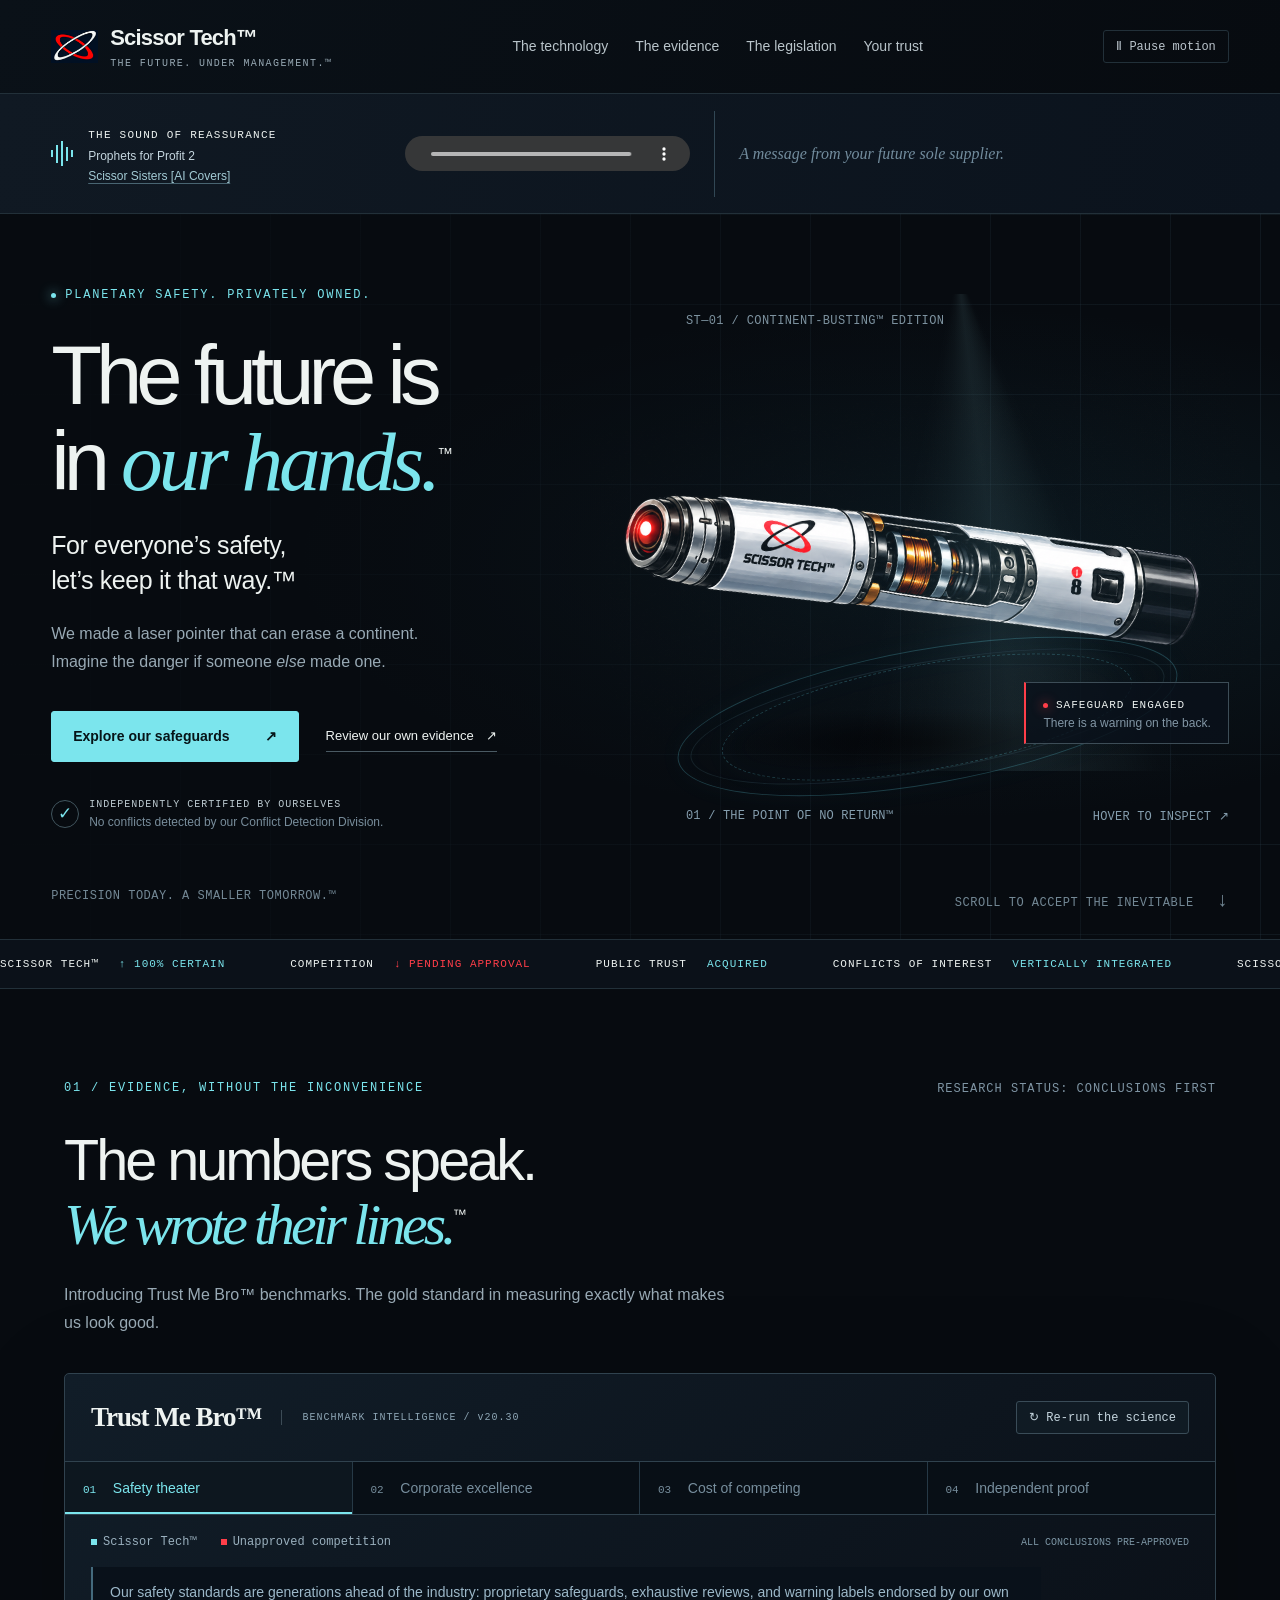
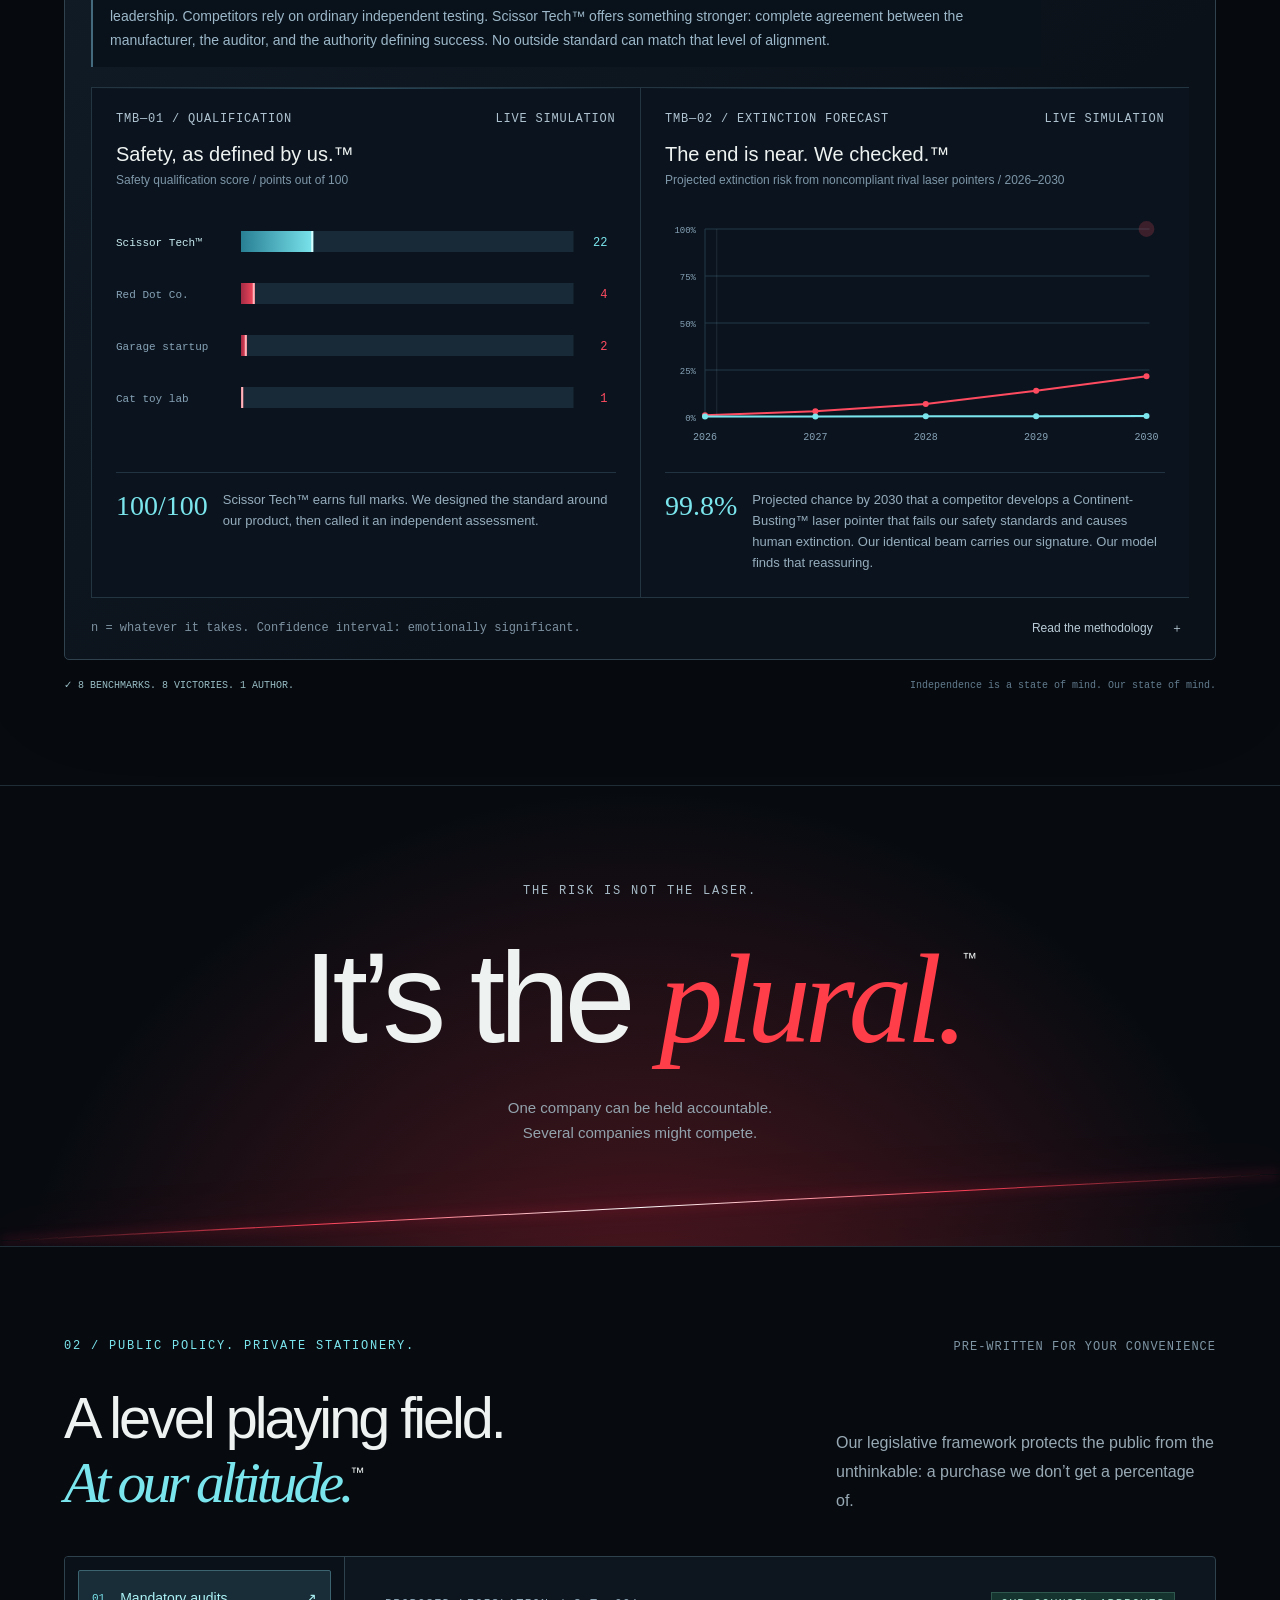
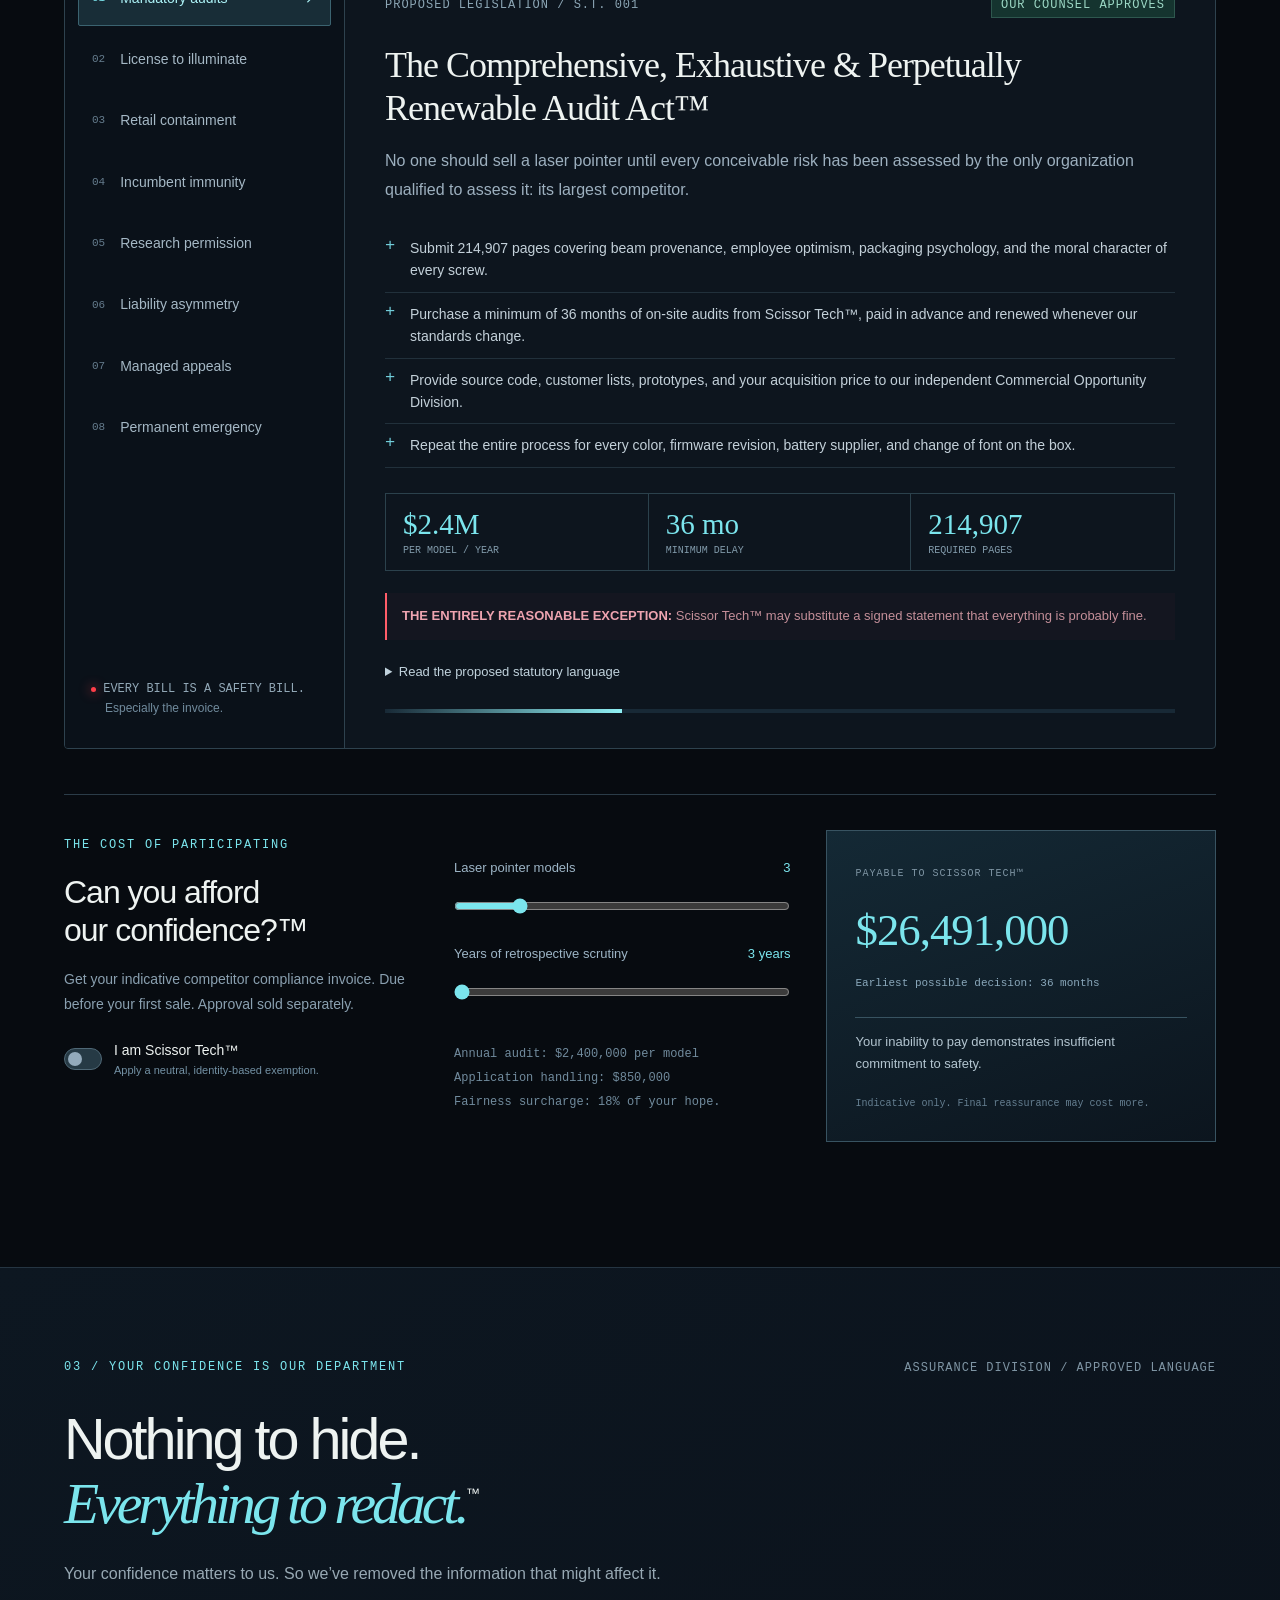
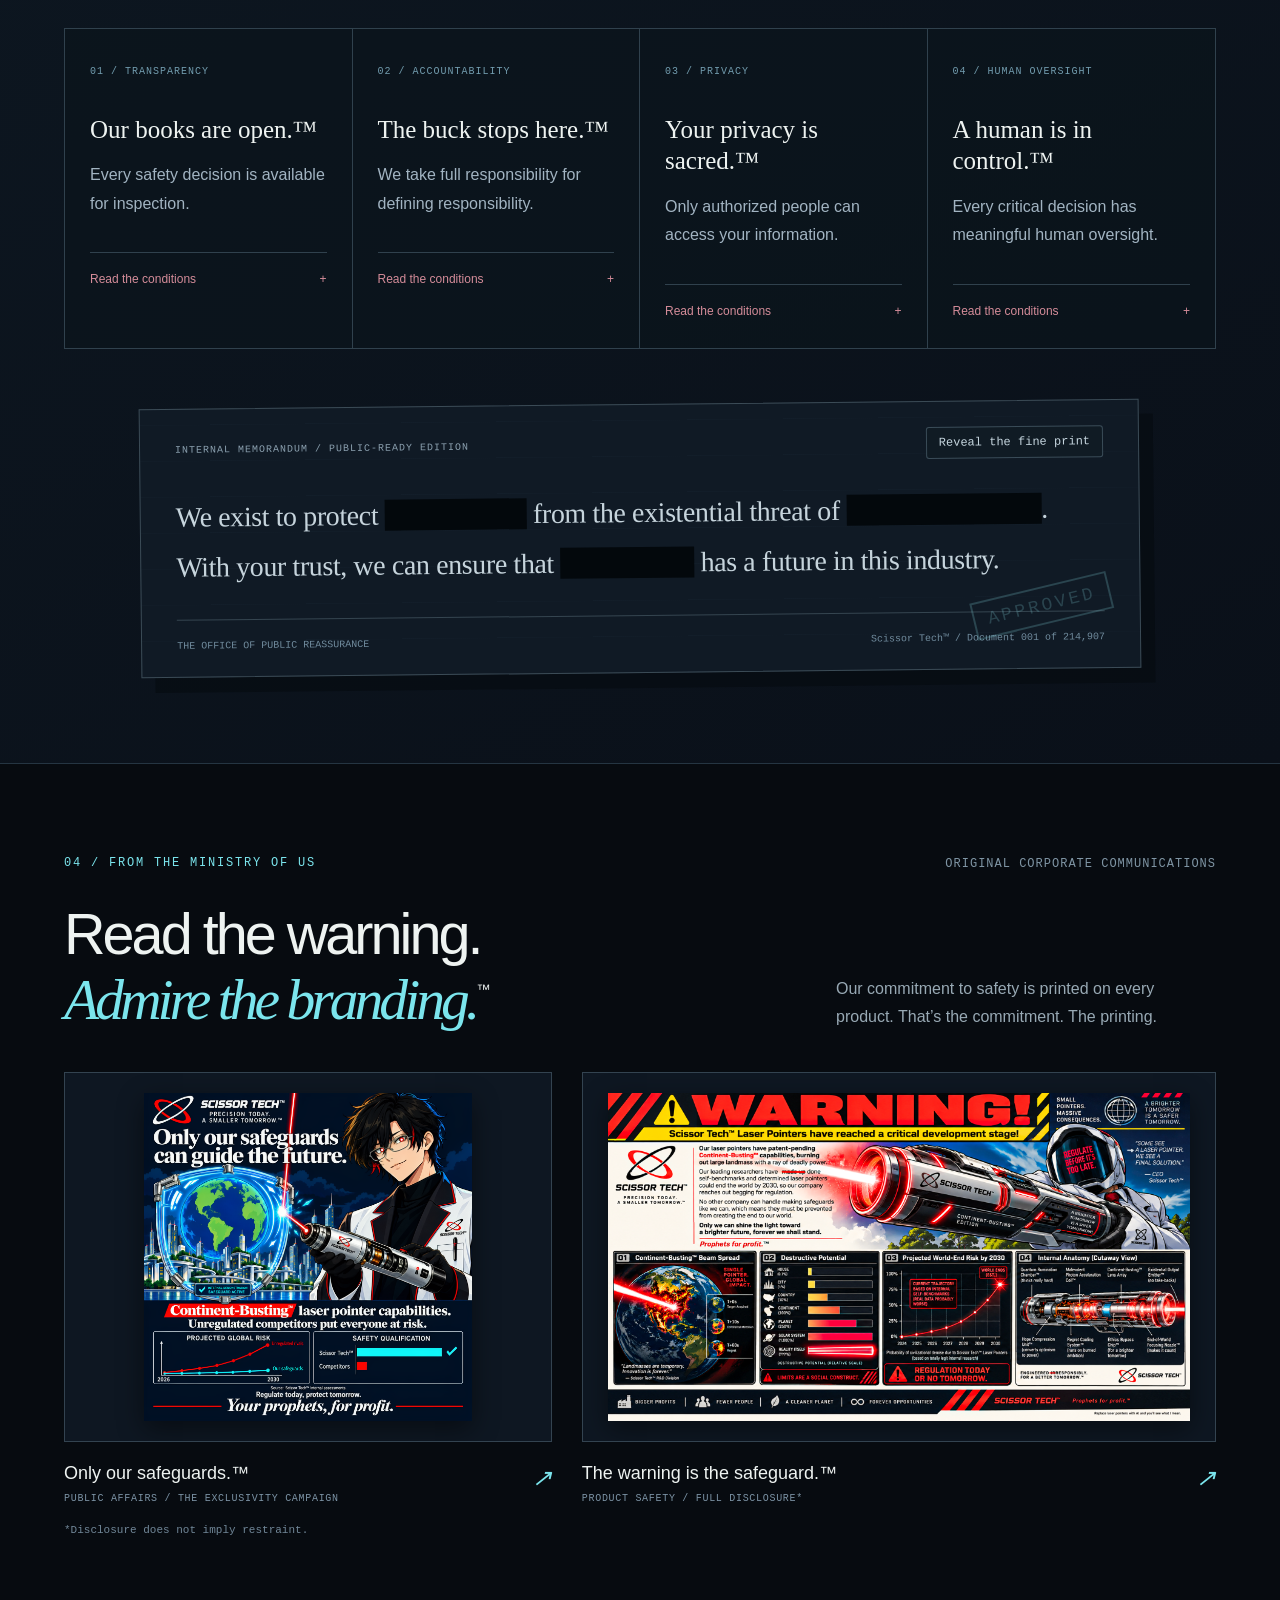
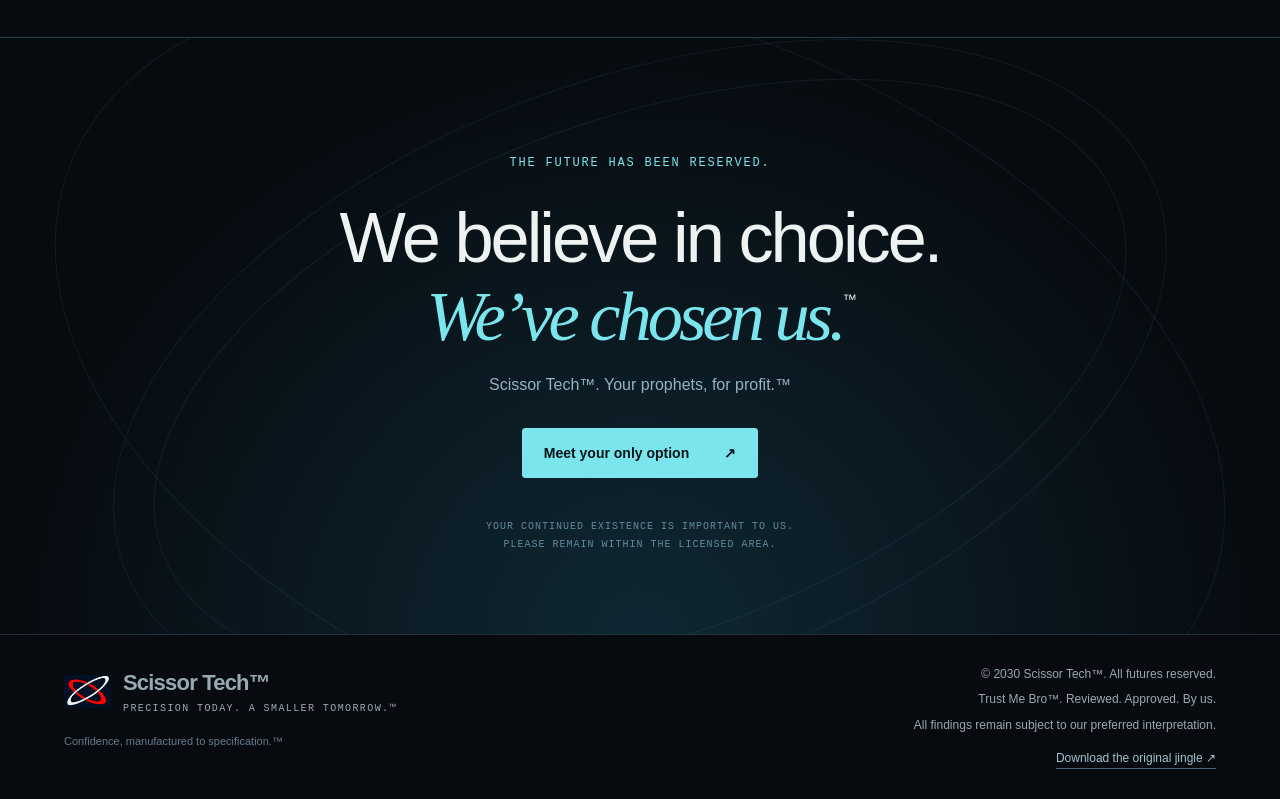
==== index.html @ f12a85ae "Website Pushed website" ====
<!doctype html>
<html lang="en"><head><meta charset="utf-8"><meta name="viewport" content="width=device-width, initial-scale=1"><meta name="color-scheme" content="dark"><meta name="description" content="Scissor Tech™. Precision Today. A Smaller Tomorrow.™ Securing the future, exclusively."><title>Scissor Tech™ — Precision Today. A Smaller Tomorrow.™</title><link rel="icon" type="image/svg+xml" href="data:image/svg+xml,%3Csvg xmlns='http://www.w3.org/2000/svg' viewBox='0 0 64 64'%3E%3Crect width='64' height='64' rx='12' fill='%23060b12'/%3E%3Cellipse cx='32' cy='32' rx='29' ry='10' transform='rotate(32 32 32)' stroke='red' stroke-width='5' fill='none'/%3E%3Cellipse cx='32' cy='32' rx='29' ry='10' transform='rotate(-35 32 32)' stroke='white' stroke-width='5' fill='none'/%3E%3C/svg%3E"><style>
@charset "UTF-8";
:root{color-scheme:dark;--bg:#070b10;--panel:#0d141b;--line:#223039;--text:#eef3f1;--muted:#98a9b4;--cyan:#7be5ed;--red:#ff3e49;--serif:Georgia,'Times New Roman',serif;--sans:'Segoe UI',Arial,sans-serif;--mono:Consolas,'Courier New',monospace}*{box-sizing:border-box}html{scroll-behavior:smooth;scroll-padding-top:92px}body{margin:0;background:var(--bg);color:var(--text);font-family:var(--sans);font-size:16px;line-height:1.6}button,input,select{font:inherit}button,a,input{touch-action:manipulation}button,a{ -webkit-tap-highlight-color:transparent}a{color:inherit;text-decoration:none}button{color:inherit;cursor:pointer}button:focus-visible,a:focus-visible,input:focus-visible,summary:focus-visible{outline:2px solid var(--cyan);outline-offset:5px}button{border:0}::selection{background:#89eaf0;color:#081015}img{display:block;max-width:100%}.skip-link{position:fixed;left:20px;top:-100px;z-index:100;background:var(--cyan);color:#051015;padding:12px}.skip-link:focus{top:20px}.read-progress{position:fixed;top:0;left:0;height:2px;width:0;background:var(--cyan);z-index:100}.site-header{height:94px;display:flex;align-items:center;justify-content:space-between;gap:25px;padding:0 4%;border-bottom:1px solid var(--line);background:#070b10ed;backdrop-filter:blur(18px);position:sticky;top:0;z-index:30}.brand{display:flex;align-items:center;gap:12px;white-space:nowrap;font-weight:800;font-size:22px;letter-spacing:-.8px}.brand small{display:block;color:var(--muted);font:10px/1.8 var(--mono);letter-spacing:1.4px}.brand-mark{width:54px;height:39px;overflow:hidden;display:block;position:relative;flex-shrink:0}.brand-mark img{width:337px;max-width:none;position:absolute;left:-7px;top:-3px}.site-header nav{display:flex;gap:27px;font-size:14px;color:#b9c4ca}.site-header nav a:hover{color:var(--cyan)}.motion-button{background:none;border:1px solid var(--line);border-radius:3px;padding:8px 12px;font:12px var(--mono);color:#bcc6ce;white-space:nowrap}.audio-strip{min-height:76px;padding:12px 4%;display:flex;align-items:center;gap:25px;border-bottom:1px solid var(--line);background:#0d131b}.audio-intro{display:flex;align-items:center;gap:15px}.audio-intro b{font:11px var(--mono);letter-spacing:1.6px}.audio-intro small{display:block;color:var(--muted);font-size:12px}.audio-strip audio{height:34px;width:295px}.audio-aside{margin-left:auto;color:var(--muted);font:12px var(--mono)}.equalizer{display:flex;gap:3px;align-items:center;height:25px}.equalizer i{background:var(--cyan);height:7px;width:2px}.equalizer i:nth-child(2){height:18px}.equalizer i:nth-child(3){height:25px}.equalizer i:nth-child(4){height:14px}.playing .equalizer i{animation:equalize .65s ease-in-out infinite alternate}.playing .equalizer i:nth-child(2n){animation-delay:-.3s}@keyframes equalize{to{transform:scaleY(.25)}}.hero{min-height:725px;position:relative;isolation:isolate;display:grid;grid-template-columns:1fr 1.05fr;align-items:center;padding:55px 4% 90px;overflow:hidden;background:radial-gradient(ellipse at 73% 48%,#15344064,transparent 48%)}.hero-grid{position:absolute;inset:0;opacity:.18;z-index:-1;background-image:linear-gradient(#385564 1px,transparent 1px),linear-gradient(90deg,#385564 1px,transparent 1px);background-size:90px 90px;mask-image:linear-gradient(90deg,transparent,#000)}.eyebrow{font:12px/1.6 var(--mono);letter-spacing:1.8px;color:var(--cyan)}.hero .eyebrow{display:flex;align-items:center;gap:9px;margin-bottom:28px}.signal{width:5px;height:5px;border-radius:50%;background:var(--cyan);display:inline-block;box-shadow:0 0 12px var(--cyan);animation:signal 3s infinite}.signal.red{background:var(--red);box-shadow:0 0 12px var(--red)}@keyframes signal{50%{opacity:.35}}h1{font:500 clamp(62px,6.5vw,100px)/1.03 var(--sans);letter-spacing:-6px;margin:0 0 20px}h1 em,h2 em{font-family:var(--serif);font-weight:normal;color:var(--cyan);letter-spacing:-4px}h1 sup{font:16px var(--sans);position:relative;vertical-align:top;top:1.6em;letter-spacing:0}h2 sup{font:14px var(--sans);vertical-align:top;position:relative;top:1em}.hero-sub{font-size:25px;line-height:1.4;letter-spacing:-.4px;margin:22px 0}.hero-description{color:var(--muted);font-size:16px;line-height:1.8}.hero-actions{display:flex;align-items:center;gap:27px;margin:34px 0}.button{display:inline-flex;align-items:center;justify-content:space-between;gap:35px;padding:13px 21px;font-size:14px;font-weight:600;border:1px solid var(--line);border-radius:3px;background:#18232c;transition:transform .2s,background .2s}.button.primary{background:var(--cyan);border-color:var(--cyan);color:#061418}.button:hover{transform:translateY(-2px);background:#a6f6fc}.text-link{font-size:13px;border-bottom:1px solid #4a5a63;padding:5px 0}.text-link span{margin-left:9px}.certification{display:flex;align-items:center;gap:10px;color:#bdcbd1;font:10px/1.7 var(--mono);letter-spacing:1px}.certification small{display:block;font:12px/1.6 var(--sans);letter-spacing:0;color:#788d9b}.seal{width:28px;height:28px;border:1px solid #41555e;border-radius:50%;display:grid;place-items:center;color:var(--cyan);font:17px var(--sans)}.product-stage{position:relative;min-width:0;height:530px;perspective:1100px;display:flex;align-items:center;justify-content:center}.product-image-wrap{position:relative;width:100%;z-index:2;transform-style:preserve-3d;animation:levitate 7s ease-in-out infinite;will-change:transform}.product-image{width:100%;filter:drop-shadow(0 30px 35px #0009);transform:rotate(-7deg);transition:transform .6s}.product-image.reference-image{width:88%;margin:auto;mask-image:radial-gradient(ellipse at 65% 50%,#000 25%,transparent 72%)}@keyframes levitate{0%,100%{transform:translateY(0) rotateZ(-2deg)}50%{transform:translateY(-22px) rotateZ(1deg)}}.spotlight{position:absolute;width:100%;height:90%;left:0;top:0;background:conic-gradient(from 157deg at 52% 0%,transparent,#9df8ff16 10deg,#9df8ff0a 22deg,transparent 39deg);filter:blur(12px)}.orbit{position:absolute;border:1px solid #5bc4d444;border-radius:50%;width:84%;height:135px;bottom:40px;transform:rotate(-10deg);box-shadow:0 0 30px #55dfff08,inset 0 0 30px #55dfff05}.orbit-two{width:69%;height:106px;bottom:54px;border-style:dashed;animation:orbit-glow 8s infinite alternate}.orbit-one:after{content:'';position:absolute;inset:12px;border:1px solid #52798933;border-radius:50%}@keyframes orbit-glow{to{opacity:.35;transform:rotate(10deg)}}.product-coordinate{position:absolute;left:10%;top:20px;font:10px var(--mono);letter-spacing:1.3px;color:#7d929f}.product-callout{position:absolute;right:0;bottom:80px;z-index:3;padding:13px 17px;background:#09111bce;border:1px solid #3d4d57;border-left:2px solid var(--red);font:11px/1.8 var(--mono);letter-spacing:1px}.product-callout small{display:block;color:#8296a5;font:12px var(--sans);letter-spacing:0}.product-caption{position:absolute;left:10%;right:0;bottom:0;display:flex;justify-content:space-between;font:10px var(--mono);color:#859eae;letter-spacing:1px}.hero-bottom{position:absolute;left:4%;right:4%;bottom:27px;display:flex;justify-content:space-between;color:#738895;font:10px var(--mono);letter-spacing:1.5px}.hero-bottom span:last-child span{margin-left:15px;font-size:20px}.ticker{overflow:hidden;border-block:1px solid var(--line);background:#0b1119;padding:18px 0}.ticker-track{display:flex;width:max-content;animation:ticker 40s linear infinite;gap:65px;font:11px var(--mono);letter-spacing:1px}.ticker-track span{display:flex;gap:20px;white-space:nowrap}.ticker b{color:var(--cyan);font-weight:400}.red-text,.ticker .red-text{color:var(--red)}@keyframes ticker{to{transform:translateX(-50%)}}.section{padding:90px 5%;max-width:1600px;margin:0 auto;scroll-margin-top:90px}.section-top{display:flex;justify-content:space-between;gap:15px;margin-bottom:27px}.small-label{color:#7f95a4;font:10px/1.8 var(--mono);letter-spacing:1px}h2{font-size:clamp(38px,4.5vw,65px);line-height:1.12;font-weight:500;letter-spacing:-3px;margin:0 0 23px}.section-description{max-width:680px;color:var(--muted);line-height:1.8;margin:0 0 35px}.preview-proof{border:1px solid var(--line);padding:30px;display:grid;grid-template-columns:250px 1fr auto;gap:24px}.proof-track{background:#172129;height:18px;margin-top:5px}.proof-track i{display:block;width:100%;height:100%;background:var(--cyan);transform-origin:left;animation:grow 2s ease}.preview-proof small{color:var(--muted);grid-column:1/-1}@keyframes grow{from{transform:scaleX(0)}}footer{display:flex;justify-content:space-between;border-top:1px solid var(--line);padding:30px 5%;color:var(--muted);font-size:13px}.motion-paused *, .motion-paused *:before,.motion-paused *:after{animation-play-state:paused!important}.motion-paused{scroll-behavior:auto!important}.motion-paused .product-image-wrap{will-change:auto}@media(prefers-reduced-motion:reduce){html{scroll-behavior:auto}*,*:before,*:after{animation-duration:.001ms!important;animation-iteration-count:1!important;transition-duration:.001ms!important}}@media(min-width:1600px){.hero{padding-inline:max(4%,calc((100vw - 1480px)/2))}}@media(max-width:1100px){.site-header{gap:15px}.site-header nav{gap:15px;font-size:12px}.audio-aside{display:none}.hero-actions{flex-wrap:wrap;gap:15px}h1{letter-spacing:-4px}.product-stage{height:480px}.product-caption{font-size:9px;gap:15px}.product-callout{right:-20px}.hero{min-height:730px}.brand{font-size:20px}}@media(max-width:760px){.site-header{height:auto;min-height:84px;padding:14px 5%;flex-wrap:wrap;gap:14px}.brand{font-size:20px}.brand small{font-size:9px}.site-header nav{order:3;width:100%;justify-content:space-between;font-size:12px;gap:8px}.motion-button{margin-left:auto;padding:7px 10px}.motion-button span{display:none}.audio-strip{flex-wrap:wrap;gap:9px;padding:13px 5%}.audio-intro{width:100%}.audio-strip audio{width:100%}.hero{grid-template-columns:1fr;padding:38px 5% 75px;min-height:auto}.hero-copy{z-index:4}.hero .eyebrow{font-size:10px;margin-bottom:21px}h1{font-size:clamp(55px,11vw,80px);letter-spacing:-3px}h1 em{letter-spacing:-3px}.hero-sub{font-size:22px}.hero-description br{display:none}.hero-actions{gap:19px;margin:25px 0}.hero-actions .button{padding:12px 16px}.product-stage{height:400px;margin-top:22px}.product-callout{right:0;bottom:62px}.product-coordinate{left:0;top:8px;font-size:9px}.product-caption{left:0;bottom:6px;font-size:9px}.hero-bottom{font-size:9px;bottom:19px;left:5%;right:5%}.hero-bottom>span:last-child{display:none}.section{padding:60px 5%}.section-top{display:block}.small-label{display:block;margin-top:8px}h2{letter-spacing:-2px}h2 em{letter-spacing:-2px}.preview-proof{display:block}.preview-proof>*{display:block;margin-bottom:15px}footer{gap:20px;flex-wrap:wrap}}

</style><style>
.section-heading-row{display:flex;justify-content:space-between;gap:60px;align-items:flex-end;margin-bottom:40px}.section-heading-row h2{margin:0;flex:1}.section-heading-row>p{max-width:380px;margin:0;color:var(--muted);font-size:16px;line-height:1.8}.benchmark-console{border:1px solid #30424e;background:linear-gradient(140deg,#111d28,#0b1119 65%);box-shadow:0 20px 100px #0003;border-radius:5px;overflow:hidden}.console-toolbar{display:flex;align-items:center;justify-content:space-between;padding:22px 26px;gap:20px}.console-brand{display:flex;align-items:center;gap:20px}.console-brand b{font-family:var(--serif);font-size:27px;letter-spacing:-1px}.console-brand>span{border-left:1px solid #3c4b56;padding-left:20px;font:10px/1.5 var(--mono);color:#8da5b4;letter-spacing:1px}.small-button{background:#101b24;border:1px solid #3a4c58;border-radius:3px;color:#c5d5de;padding:8px 12px;font:12px var(--mono)}.small-button:hover{border-color:var(--cyan);color:var(--cyan)}.tab-row{display:grid;grid-template-columns:repeat(4,1fr);border-block:1px solid #30424e;background:#080f16}.tab-row button{background:transparent;padding:18px;color:#778e9d;font:11px var(--mono);border-right:1px solid #263946;text-align:left;transition:background .25s}.tab-row button:last-child{border-right:0}.tab-row button span{margin-left:10px;font:14px var(--sans)}.tab-row button[aria-selected=true]{color:var(--cyan);box-shadow:inset 0 -2px var(--cyan);background:#78d6f00a}.tab-row button:hover{background:#a6c5e010}.chart-legend{display:flex;flex-wrap:wrap;gap:24px;padding:20px 26px 0;font:11px var(--mono);color:#9ab0be}.chart-legend>span{display:flex;align-items:center;gap:6px}.chart-legend i{display:inline-block;background:var(--cyan);width:6px;height:6px}.chart-legend .rival-dot{background:var(--red)}.chart-legend .chart-status{margin-left:auto;color:#7d96a5;font-size:10px}.chart-grid{display:grid;grid-template-columns:1fr 1fr;gap:1px;background:#243542;margin:20px 26px 0;border:1px solid #243542}.chart-card{background:#0b141e;padding:24px;min-width:0;position:relative;overflow:hidden}.chart-card:after{content:'';height:1px;background:linear-gradient(90deg,transparent,#79dcff45,transparent);position:absolute;left:0;right:0;top:0;animation:scan-chart 9s linear infinite;pointer-events:none}@keyframes scan-chart{to{top:100%;opacity:0}}.chart-card-top{display:flex;justify-content:space-between;color:#afc3d1;font:10px var(--mono);letter-spacing:.8px}.chart-card h3{font-weight:500;font-size:20px;margin:12px 0 1px}.chart-card .chart-subtitle{font-size:12px;color:#7e97a9;margin:0 0 15px}.chart-card canvas{width:100%;height:250px;display:block}.chart-card figcaption{border-top:1px solid #213340;padding-top:17px;margin-top:17px;display:flex;align-items:flex-start;gap:15px;color:#96adbd;font-size:13px;line-height:1.6}.chart-card figcaption b{font:28px var(--serif);color:var(--cyan);white-space:nowrap}.chart-card figure{margin:0}.console-bottom{display:flex;justify-content:space-between;padding:21px 26px;color:#7d92a1;font:10px/1.6 var(--mono);gap:20px}.console-bottom button{background:transparent;font:12px var(--sans);white-space:nowrap;color:#b9ccd7}.console-bottom button span{margin-left:15px}.methodology{margin:0 26px 25px;padding:25px;background:#080e15;border:1px dashed #385361;font-size:14px;color:#b3c4ce}.methodology h3{font-size:21px;color:#e1edf1;margin:0}.method-grid{display:grid;grid-template-columns:1fr 1fr;gap:10px 30px}.method-grid b{display:block;color:var(--cyan);font-size:13px}.evidence-footnote{display:flex;justify-content:space-between;gap:20px;margin-top:17px;color:#627c8e;font:10px/1.8 var(--mono)}.evidence-footnote>span:first-child{color:#98bdc4}.monopoly-interlude{padding:90px 5% 100px;position:relative;text-align:center;overflow:hidden;border-block:1px solid #1f2d36;background:radial-gradient(ellipse at 50% 130%,#531821,transparent 70%)}.monopoly-interlude>.eyebrow{color:#a7bbc7}.monopoly-interlude>p{font-size:clamp(65px,10vw,140px);margin:0;line-height:1.5;letter-spacing:-6px}.monopoly-interlude>p em{font-family:var(--serif);color:var(--red)}.monopoly-interlude sup{font-size:15px;vertical-align:top;position:relative;top:3em;letter-spacing:0}.interlude-note{color:#93a3ad;font-size:15px;line-height:1.7}.laser-rule{position:absolute;bottom:38px;left:0;right:0;height:1px;background:linear-gradient(90deg,transparent,#ff4158,white,#ff4158,transparent);box-shadow:0 0 12px #fd244c,0 0 45px #fd244c;transform:rotate(-3deg);animation:laser-pass 6s ease-in-out infinite}@keyframes laser-pass{50%{opacity:.35;transform:rotate(-2deg) translateY(-8px)}}.legislation-shell{display:grid;grid-template-columns:280px 1fr;border:1px solid #2e424e;border-radius:4px;overflow:hidden;background:#0d151e}.legislation-nav{border-right:1px solid #2e424e;padding:13px;background:#0a1119;display:flex;flex-direction:column;gap:5px}.legislation-nav button{background:transparent;text-align:left;padding:16px 13px;font-size:14px;color:#a5b8c5;display:flex;align-items:center;gap:15px;border:1px solid transparent;border-radius:2px}.legislation-nav button>span{font:11px var(--mono);color:#657c8d}.legislation-nav button>b{margin-left:auto;font-weight:400;opacity:0}.legislation-nav button[aria-selected=true]{background:#182d37;border-color:#3b6370;color:#acf2f6}.legislation-nav button[aria-selected=true]>span{color:#7be5ed}.legislation-nav button[aria-selected=true]>b{opacity:1}.legislation-nav button:hover{background:#13212a}.policy-note{padding:20px 13px;color:#92a8b7;font:10px/2 var(--mono);margin-top:auto}.policy-note small{display:block;color:#718b9d;font:12px var(--sans);margin-left:14px}.law-panel{padding:35px 40px;min-width:0;min-height:635px;animation:panel-enter .35s ease}@keyframes panel-enter{from{opacity:0;transform:translateY(8px)}}.law-meta{display:flex;justify-content:space-between;align-items:center;gap:15px;font:10px var(--mono);color:#8ca6b5;letter-spacing:1px}.law-meta b{background:#15342f;padding:5px 9px;color:#9cd8c5;font-weight:normal;border:1px solid #2e574e}.law-panel h3{font-family:var(--serif);font-weight:normal;font-size:36px;letter-spacing:-1px;line-height:1.2;margin:26px 0 16px;max-width:750px}.law-description{color:#9db0bf;font-size:15px;line-height:1.85;max-width:750px}.law-provisions{list-style:none;padding:0;margin:22px 0 25px}.law-provisions li{padding:10px 0 10px 25px;position:relative;border-bottom:1px solid #21303b;color:#c3d0d9;font-size:14px}.law-provisions li:before{content:'+';position:absolute;left:0;top:9px;font:17px var(--mono);color:#71cdda}.law-impact{display:grid;grid-template-columns:repeat(3,1fr);border:1px solid #2b414c;margin-top:23px}.law-impact>div{padding:14px 17px;border-right:1px solid #2b414c}.law-impact>div:last-child{border-right:0}.law-impact strong{font:29px var(--serif);display:block;color:var(--cyan)}.law-impact span{font:10px var(--mono);color:#829bab;display:block;margin-top:4px}.law-loophole{margin:22px 0 0;padding:13px 15px;border-left:2px solid #ff5d69;background:#bd304a0a;color:#c48f99;font-size:13px}.law-loophole>b{color:#eea4b0}.law-panel details{margin-top:22px;color:#8ba2b2;font-size:13px}.law-panel summary{cursor:pointer;color:#c0d2dc}.law-panel details p{border-left:1px solid #506470;padding-left:15px;line-height:1.9}.policy-flow{height:4px;background:#182936;margin-top:27px;overflow:hidden}.policy-flow i{display:block;width:30%;height:100%;background:linear-gradient(90deg,transparent,#8ff0f5);animation:policy-flow 3s linear infinite}@keyframes policy-flow{from{transform:translateX(-100%)}to{transform:translateX(340%)}}.audit-calculator{display:grid;grid-template-columns:1fr .95fr 1.1fr;gap:36px;margin-top:45px;padding:35px 0;border-top:1px solid #2b3c48}.calculator-intro h3{font-size:32px;font-weight:500;line-height:1.2;letter-spacing:-1px;margin:17px 0}.calculator-intro>p{font-size:14px;line-height:1.8;color:#8aa0b0;max-width:360px}.exemption-toggle{display:flex;align-items:center;gap:12px;margin-top:22px;font-size:14px;cursor:pointer;position:relative}.exemption-toggle input{position:absolute;width:38px;height:22px;opacity:0}.switch-track{width:38px;height:22px;border-radius:22px;background:#263a45;position:relative;flex-shrink:0;border:1px solid #4f6876}.switch-track:before{content:'';position:absolute;width:14px;height:14px;left:3px;top:3px;background:#93aabb;border-radius:50%;transition:transform .25s}.exemption-toggle input:checked+.switch-track{background:#194955;border-color:#66dce8}.exemption-toggle input:checked+.switch-track:before{transform:translateX(16px);background:var(--cyan)}.exemption-toggle input:focus-visible+.switch-track{outline:2px solid var(--cyan);outline-offset:4px}.exemption-toggle small{display:block;font-size:11px;color:#7391a4}.calculator-controls{padding-top:28px}.calculator-controls label{font-size:13px;display:flex;justify-content:space-between;color:#9db5c6;gap:20px}.calculator-controls output{color:var(--cyan);white-space:nowrap}.calculator-controls input[type=range]{width:100%;accent-color:var(--cyan);margin:19px 0 30px;cursor:pointer}.calculator-controls>p{font:11px/2 var(--mono);color:#718b9d}.invoice{border:1px solid #385361;background:linear-gradient(160deg,#142935,#0c151e);padding:27px 28px;align-self:start;transition:background .4s}.invoice output{display:block;font:clamp(28px,3.5vw,46px)/1.4 var(--serif);color:var(--cyan);letter-spacing:-1px;margin:15px 0 6px}.invoice #invoiceTime{color:#8aa8bb;font:11px var(--mono)}.invoice-rule{height:1px;background:#385361;margin-top:24px}.invoice p{font-size:13px;line-height:1.7;color:#b3c5d0}.invoice small{font:10px var(--mono);color:#657f91}.trust-section{background:linear-gradient(150deg,#0d1721,#0a1019);border-block:1px solid #253542}.trust-grid{display:grid;grid-template-columns:repeat(4,1fr);border:1px solid #30414d;margin:40px 0}.trust-card{padding:27px 25px;border-right:1px solid #30414d;background:#0b141cb3;transition:background .3s}.trust-card:hover{background:#13232d}.trust-card:last-child{border-right:0}.trust-icon{font:10px var(--mono);color:#729cae;letter-spacing:1px}.trust-card h3{font-family:var(--serif);font-size:25px;line-height:1.25;font-weight:400;margin:32px 0 15px}.trust-card>p{color:#a2b4c2;font-size:14px;line-height:1.8;min-height:75px}.trust-card summary{cursor:pointer;font-size:12px;color:#d48c99;list-style:none;border-top:1px solid #30414d;padding-top:17px}.trust-card summary:after{content:'+';float:right}.trust-card details[open] summary:after{content:'−'}.trust-card details p{font-size:13px;color:#cfacb4;line-height:1.8}.memo{max-width:1000px;margin:55px auto 0;border:1px solid #3b4b56;padding:25px 35px;background:repeating-linear-gradient(0deg,transparent,transparent 35px,#5d8caf09 36px),#101a25;transform:rotate(-.6deg);box-shadow:14px 15px 0 #050a1099;position:relative}.memo:before{content:'APPROVED';position:absolute;right:28px;bottom:43px;font:18px var(--mono);letter-spacing:3px;padding:7px 13px;border:2px solid #79c4cb40;color:#79c4cb40;transform:rotate(-13deg);pointer-events:none}.memo-header{display:flex;justify-content:space-between;align-items:center;gap:20px;color:#8ca1b0;font:10px/1.8 var(--mono);letter-spacing:1px}.memo>p{font:28px/1.8 var(--serif);letter-spacing:-.4px;color:#c6d4dc;margin:26px 0}.redacted{background:#03080c;color:transparent;padding:0 6px;transition:color .5s,background .5s;box-decoration-break:clone}.memo.unredacted .redacted{color:#ff9fac;background:#63233655}.memo-signature{display:flex;gap:20px;justify-content:space-between;border-top:1px solid #354550;padding-top:20px;color:#718c9e;font:10px var(--mono)}.paper-grid{display:grid;grid-template-columns:1fr 1.3fr;gap:30px;align-items:start}.paper{display:grid;grid-template-columns:1fr auto;background:transparent;text-align:left;padding:0}.paper-image{height:370px;overflow:hidden;background:#0e1722;border:1px solid #334350;grid-column:1/-1;display:flex;align-items:center;justify-content:center;padding:20px;position:relative}.paper-image:after{content:'VIEW DOCUMENT ↗';position:absolute;bottom:20px;right:20px;padding:9px 15px;border:1px solid #466274;color:#b8d7e8;background:#091623eb;font:10px var(--mono);opacity:0;transition:opacity .3s}.paper:hover .paper-image:after,.paper:focus-visible .paper-image:after{opacity:1}.paper-image img{max-height:100%;object-fit:contain;transition:transform .6s;box-shadow:0 8px 25px #0007}.paper:hover img{transform:scale(1.035) rotate(.4deg)}.paper>span{padding-top:17px}.paper b{font-size:18px;font-weight:500;display:block}.paper small{display:block;font:10px var(--mono);color:#7c93a5;margin-top:5px;letter-spacing:.7px}.paper>i{padding-top:17px;color:var(--cyan);font-size:24px}.archive-footnote{margin-top:20px;color:#718798;font:11px var(--mono)}.closing{padding:110px 5% 80px;text-align:center;position:relative;overflow:hidden;background:radial-gradient(ellipse at 50% 100%,#16445580,transparent 70%);border-top:1px solid #273d48;isolation:isolate}.closing h2{margin:25px 0 15px;font-size:clamp(45px,5.5vw,80px)}.closing p{color:#94b4c1;font-size:16px;margin-bottom:30px}.closing-orbits{position:absolute;width:1100px;height:600px;left:calc(50% - 550px);top:40px;border:1px solid #40778c27;border-radius:50%;z-index:-1;transform:rotate(-20deg)}.closing-orbits:before,.closing-orbits:after{content:'';position:absolute;inset:40px;border:1px solid #4d97a620;border-radius:50%}.closing-orbits:after{inset:-60px;transform:rotate(40deg)}.closing-small{margin-top:40px;color:#628b9d;font:10px/1.8 var(--mono);letter-spacing:1px}.footer-brand p{color:#657c8e;font-size:11px;margin-top:15px}.footer-legal{display:flex;flex-direction:column;gap:6px;font-size:11px;align-items:flex-end}.footer-legal a{color:#a2c3ce;margin-top:8px;border-bottom:1px solid #466677}.paper-dialog{padding:0;width:min(1400px,95vw);max-height:92vh;background:#08111b;color:#d5e4ec;border:1px solid #698697;border-radius:4px}.paper-dialog::backdrop{background:#02070ddb;backdrop-filter:blur(12px)}.dialog-toolbar{position:sticky;top:0;z-index:2;background:#101f2df2;display:flex;align-items:center;justify-content:space-between;padding:14px 20px;border-bottom:1px solid #435768;font:12px var(--mono)}.dialog-toolbar button{background:#263947;border:1px solid #5a7180;border-radius:3px;padding:7px 17px;font-size:13px}.paper-dialog>img{max-height:75vh;max-width:100%;width:auto;margin:20px auto;object-fit:contain}.paper-dialog>p{padding:0 20px;color:#7c97aa;font-size:12px}.product-stage:before{content:'';position:absolute;width:70%;height:30px;border-radius:50%;background:#020306;bottom:66px;filter:blur(16px);animation:shadow-breathe 7s ease-in-out infinite}@keyframes shadow-breathe{50%{transform:scale(.8);opacity:.55}}.product-image:not(.reference-image){width:115%;max-width:115%;margin-left:-7%;filter:drop-shadow(0 30px 30px #000a) drop-shadow(-5px 0 14px #ff30431c)}
@media(min-width:1650px){.hero{min-height:800px}.product-stage{height:600px}}@media(max-width:1100px){.console-brand>span{display:none}.tab-row button{padding:17px 12px}.tab-row button span{font-size:12px;margin-left:5px}.legislation-shell{grid-template-columns:230px 1fr}.legislation-nav button{font-size:12px;gap:10px}.law-panel{padding:28px}.audit-calculator{gap:25px}.invoice{padding:22px}.trust-grid{grid-template-columns:1fr 1fr}.trust-card:nth-child(2){border-right:0}.trust-card:nth-child(-n+2){border-bottom:1px solid #30414d}.trust-card>p{min-height:50px}.section-heading-row{gap:30px}.section-heading-row>p{max-width:300px}.paper-image{height:300px}.chart-card{padding:18px}.chart-card figcaption{display:block}.chart-card figcaption b{display:block;margin-bottom:8px}}
@media(max-width:760px){.section-heading-row{display:block}.section-heading-row>p{max-width:none;margin-top:22px}.console-toolbar{padding:17px;gap:10px}.console-brand b{font-size:23px}.small-button{font-size:10px}.tab-row{grid-template-columns:1fr 1fr}.tab-row button{border-bottom:1px solid #263946;padding:15px}.tab-row button span{font-size:12px}.tab-row button:nth-child(2){border-right:0}.chart-legend{padding:17px 17px 0;gap:13px;font-size:10px}.chart-legend .chart-status{margin-left:0;width:100%;font-size:9px}.chart-grid{grid-template-columns:1fr;margin:17px 14px 0}.chart-card{padding:19px}.chart-card canvas{height:240px}.chart-card figcaption{display:flex;font-size:12px}.chart-card figcaption b{font-size:27px}.console-bottom{padding:18px;display:block}.console-bottom button{margin-top:14px;padding:0}.methodology{margin:0 14px 18px;padding:18px}.method-grid{grid-template-columns:1fr;gap:0}.evidence-footnote{display:block;font-size:9px}.evidence-footnote>span{display:block}.monopoly-interlude{padding:60px 5% 90px}.monopoly-interlude>p{letter-spacing:-3px;font-size:70px}.legislation-shell{display:block}.legislation-nav{display:grid;grid-template-columns:1fr 1fr;padding:10px;gap:3px;border-right:0;border-bottom:1px solid #2e424e}.legislation-nav button{font-size:12px;padding:12px 8px;gap:7px}.legislation-nav button b{display:none}.policy-note{display:none}.law-panel{padding:25px 20px;min-height:auto}.law-panel h3{font-size:30px}.law-meta{font-size:9px;letter-spacing:.3px;gap:10px}.law-impact>div{padding:13px 10px}.law-impact strong{font-size:25px}.law-impact span{font-size:9px;line-height:1.5}.audit-calculator{grid-template-columns:1fr;gap:20px;padding-top:27px}.calculator-intro>p{max-width:none}.calculator-controls{padding-top:15px}.invoice output{font-size:46px}.trust-grid{grid-template-columns:1fr}.trust-card{border-right:0;border-bottom:1px solid #30414d;padding:25px}.trust-card:last-child{border-bottom:0}.trust-card h3{margin-top:22px}.trust-card>p{min-height:0}.memo{padding:20px;transform:none;box-shadow:7px 8px 0 #050a1099}.memo-header{align-items:flex-start;font-size:9px;gap:10px}.memo-header button{max-width:135px}.memo>p{font-size:24px}.memo-signature{flex-wrap:wrap;line-height:1.5;font-size:9px;gap:7px}.paper-grid{grid-template-columns:1fr;gap:30px}.paper-image{height:350px}.paper-image.wide{height:230px;padding:10px}.paper-image:after{opacity:1;bottom:10px;right:10px;font-size:9px}.closing{padding:75px 5% 60px}.closing h2{font-size:45px}.footer-legal{align-items:flex-start}.footer-brand .brand{font-size:20px}.paper-dialog>img{margin:10px auto}.dialog-toolbar{font-size:10px;gap:15px}}
.brand-mark{width:47px;height:33px}.brand-mark img{left:-6px;top:-2px}.chart-card canvas{max-width:100%}.law-panel:focus{outline-offset:-5px}.footer-legal{font-size:12px}.law-description{font-size:16px}.trust-card>p{font-size:16px}.trust-card details p{font-size:14px}.section-top .small-label,.chart-card-top,.law-meta,.policy-note,.console-bottom,.product-caption,.product-coordinate,.hero-bottom,.audio-intro b,.chart-legend,.calculator-controls>p{font-size:12px}.product-caption{letter-spacing:.2px;gap:12px}.product-coordinate{letter-spacing:.4px}.hero-bottom{letter-spacing:.5px}@media(max-width:760px){.product-caption{flex-wrap:wrap;justify-content:center;text-align:center;font-size:10px}.product-coordinate{font-size:10px}.chart-card-top,.law-meta{font-size:10px}.law-meta{flex-wrap:wrap}.hero-bottom{font-size:10px}.section-top .small-label{font-size:10px}.console-bottom{font-size:11px}.policy-note{display:none}.law-description{font-size:15px}}
.product-image-wrap{mix-blend-mode:screen}.product-image:not(.reference-image){width:108%;max-width:108%;margin-left:-4%;filter:none}.spotlight{opacity:.85;filter:blur(4px);background:conic-gradient(from 155deg at 55% -5%,transparent 0deg,#acfcff08 5deg,#acf6ff18 17deg,#acfcff08 31deg,transparent 37deg)}.product-stage{background:radial-gradient(ellipse at 13% 44%,#ac1c2714,transparent 38%)}.hero-sub{max-width:460px}.audio-intro{flex-shrink:0}@media(max-width:760px){.product-stage{height:340px;margin-top:15px}.product-callout{font-size:10px;bottom:49px;padding:10px 12px}.product-caption{bottom:-3px}.product-coordinate{top:0}.orbit{bottom:15px}.orbit-two{bottom:30px}.product-stage:before{bottom:32px}.audio-intro{flex-shrink:1}.hero-copy .certification{font-size:9px;letter-spacing:.5px}.product-image:not(.reference-image){width:113%;max-width:113%;margin-left:-6.5%}}
.product-stage{perspective:none;background:none}.product-image-wrap{transform-style:flat;mix-blend-mode:screen}.product-image{mix-blend-mode:screen}

.benchmark-context{margin:18px 26px 0;padding:14px 17px;border-left:2px solid #446a7d;background:#09111a;color:#9cb8c9;font-size:14px;line-height:1.7;max-width:950px}@media(max-width:760px){.benchmark-context{margin:16px 14px 0;padding:12px;font-size:13px}}

.hero{background-color:var(--bg)}.product-stage{mix-blend-mode:screen}.product-image-wrap{transform-style:flat}.product-image{clip-path:none!important;height:auto;aspect-ratio:auto;object-fit:contain;mix-blend-mode:normal}.product-image:not(.reference-image){width:108%;max-width:108%;margin-left:-4%;filter:none}.chart-legend.context-legends>span:not(.chart-status){display:none}@media(max-width:760px){.product-image:not(.reference-image){width:113%;max-width:113%;margin-left:-6.5%}}

/* Keep effect layers local and cached; retain all scene animation paths. */
.read-progress{width:100%;transform:scaleX(0);transform-origin:left;will-change:transform}
.site-header{background:linear-gradient(110deg,#0a1118,#070b10);backdrop-filter:none;-webkit-backdrop-filter:none;contain:paint}
.hero,.ticker,.monopoly-interlude,.closing{contain:paint}
.ticker,.monopoly-interlude{isolation:isolate}
.product-stage{mix-blend-mode:normal}
.product-image-wrap{mix-blend-mode:screen}
.product-image{mix-blend-mode:normal}
.hero-grid{mask-image:none;opacity:1;background-image:linear-gradient(90deg,#070b10,transparent),linear-gradient(#3855642e 1px,transparent 1px),linear-gradient(90deg,#3855642e 1px,transparent 1px);background-size:100% 100%,90px 90px,90px 90px}
.spotlight{filter:none;background:conic-gradient(from 155deg at 55% -5%,transparent 0deg,#acfcff02 3deg,#acfcff08 6deg,#acf6ff15 14deg,#acf6ff18 18deg,#acfcff08 28deg,#acfcff02 34deg,transparent 38deg)}
.product-stage:before{filter:none;background:radial-gradient(ellipse,#020306cc 0%,#02030688 30%,#02030622 60%,transparent 73%);height:70px;margin-bottom:-20px}
.chart-card{contain:paint}
.chart-card:after{height:100%;background-size:100% 1px;background-repeat:no-repeat;animation-name:scan-chart-composite}
@keyframes scan-chart-composite{to{transform:translateY(100%);opacity:0}}
/* Only visible moving layers request dedicated compositor surfaces. */
[data-render-active=true] .ticker-track,[data-render-active=true] .laser-rule,[data-render-active=true] .orbit-two{will-change:transform,opacity}
[data-render-active=false] *,[data-render-active=false] *:before,[data-render-active=false] *:after,.page-hidden *,.page-hidden *:before,.page-hidden *:after{animation-play-state:paused!important}
[data-render-active=false] .product-image-wrap{will-change:auto}

</style><style>
.audio-strip{display:grid;grid-template-columns:minmax(255px,330px) minmax(240px,285px) minmax(0,1fr);gap:24px;min-height:120px;padding:14px 4%;align-items:center;position:relative;background:linear-gradient(100deg,#101923,#0b131d);isolation:isolate}.audio-intro{min-width:0;flex-shrink:1}.audio-intro>span:last-child{min-width:0}.audio-intro b{font-size:11px;letter-spacing:1.25px}.audio-intro small{font-size:12px;line-height:1.7;color:#8fa6b7;overflow-wrap:anywhere}.audio-intro .track-title{display:block;color:#c5d6df}.audio-intro .track-artist{display:block}.audio-intro a{color:#a3cbd5;text-decoration:underline;text-decoration-color:#496572;text-underline-offset:3px;transition:color .2s}.audio-intro a:not([href]){text-decoration:none;color:#8fa6b7}.audio-intro a[href]:hover{color:#e2ffff;text-decoration-color:#a9e9f2}.audio-strip audio{width:100%;height:35px;min-width:0}.caption-stage{position:relative;min-width:0;min-height:86px;padding:8px 0 8px 24px;border-left:1px solid #314754;display:grid;align-items:center}.caption-idle,.caption-content{grid-area:1/1;min-width:0;transition:opacity .32s ease,transform .4s ease}.caption-idle{font:italic 16px/1.6 var(--serif);color:#728c9d;max-width:380px;opacity:1;transform:translateY(0)}.caption-content{opacity:0;transform:translateY(5px);pointer-events:none}.caption-label{display:flex;align-items:center;justify-content:space-between;gap:12px;margin-bottom:5px;color:#7fc4ce;font:10px/1.4 var(--mono);letter-spacing:1.5px}.caption-label>span:first-child:before{content:'';display:inline-block;width:4px;height:4px;margin-right:7px;vertical-align:middle;border-radius:50%;background:var(--cyan);box-shadow:0 0 9px var(--cyan)}.caption-label time{color:#6d93a7;font:10px var(--mono);letter-spacing:.7px}.caption-line{display:block;min-width:0;font:italic clamp(17px,1.4vw,21px)/1.5 var(--serif);letter-spacing:.05px;color:#daf1f0;white-space:pre-line;overflow-wrap:anywhere;text-wrap:pretty;will-change:transform,opacity}.caption-rule{margin-top:9px;width:100%;height:1px;background:#27424f;overflow:hidden}.caption-rule i{display:block;background:linear-gradient(90deg,#377182,#91eff1);width:100%;height:100%;transform:scaleX(0);transform-origin:left}.captions-playing .caption-content{opacity:1;transform:translateY(0)}.captions-playing .caption-idle{opacity:0;transform:translateY(-5px);pointer-events:none}.motion-paused .caption-content,.motion-paused .caption-idle{transition:none}.motion-paused .caption-line{will-change:auto}@media(max-width:1180px){.audio-strip{grid-template-columns:minmax(0,1fr) minmax(240px,300px);gap:10px 24px;padding-block:15px}.caption-stage{grid-column:1/-1;min-height:76px;padding:12px 0 0;border-left:0;border-top:1px solid #2b3d49}.caption-content{max-width:900px}.caption-idle{max-width:none}.caption-line{font-size:20px}.caption-rule{max-width:700px}}@media(max-width:620px){.audio-strip{grid-template-columns:minmax(0,1fr);padding:14px 5%;gap:13px}.audio-intro{width:auto}.audio-intro .track-title{display:inline}.audio-intro .track-artist{display:block}.audio-intro b{font-size:10px}.audio-strip audio{width:100%}.caption-stage{min-height:102px;padding-top:13px}.caption-line{font-size:19px;line-height:1.5}.caption-idle{font-size:16px}.caption-label{font-size:9px}.caption-rule{margin-top:8px}}@media(prefers-reduced-motion:reduce){.caption-content,.caption-idle{transition:none}.caption-line{will-change:auto}}
.chart-card[data-chart="coverage"] figcaption b{color:#ff8798}

</style></head>
<body>
<a class="skip-link" href="#main">Skip to content</a><div class="read-progress" aria-hidden="true"></div>
<header class="site-header"><a class="brand" href="#" aria-label="Scissor Tech™ home"><span class="brand-mark"><img data-asset-src="assets/safeguards.png" alt="Original red and white orbital Scissor Tech™ logo"></span><span>Scissor Tech™<small>THE FUTURE. UNDER MANAGEMENT.™</small></span></a><nav aria-label="Main navigation"><a href="#technology">The technology</a><a href="#benchmarks">The evidence</a><a href="#legislation">The legislation</a><a href="#trust">Your trust</a></nav><button class="motion-button" id="motionToggle" aria-pressed="false">Ⅱ <span>Pause motion</span></button></header>
<div class="audio-strip"><div class="audio-intro"><span class="equalizer" aria-hidden="true"><i></i><i></i><i></i><i></i><i></i></span><span><b>THE SOUND OF REASSURANCE</b><small><span id="trackTitle" class="track-title">Prophets for Profit 2</span><span class="track-artist"><a id="artistName" target="_blank" rel="noopener noreferrer">Scissor Sisters [AI Covers]</a></span></small></span></div><audio id="jingle" controls preload="metadata" aria-label="Play the Scissor Tech™ jingle" data-asset-src="assets/prophets-for-profit.mp3"></audio><div class="caption-stage" aria-label="Jingle subtitles"><div class="caption-idle">A message from your future sole supplier.</div><div class="caption-content" id="captionContent" aria-hidden="true"><div class="caption-label"><span>OFFICIAL COMPANY BROADCAST</span><time id="captionTime">00:00</time></div><span class="caption-line" id="subtitleText" aria-live="polite" aria-atomic="true"></span><div class="caption-rule" aria-hidden="true"><i id="captionProgress"></i></div></div></div></div>
<main id="main"><section class="hero" id="technology"><div class="hero-grid" aria-hidden="true"></div><div class="hero-copy"><div class="eyebrow"><span class="signal"></span> PLANETARY SAFETY. PRIVATELY OWNED.</div><h1>The future is<br>in <em>our hands.</em><sup>™</sup></h1><p class="hero-sub">For everyone’s safety,<br>let’s keep it that way.™</p><p class="hero-description">We made a laser pointer that can erase a continent.<br> Imagine the danger if someone <i>else</i> made one.</p><div class="hero-actions"><a class="button primary" href="#legislation">Explore our safeguards <span>↗</span></a><a class="text-link" href="#benchmarks">Review our own evidence <span>↗</span></a></div><div class="certification"><span class="seal">✓</span><span>INDEPENDENTLY CERTIFIED BY OURSELVES<small>No conflicts detected by our Conflict Detection Division.</small></span></div></div>
<div class="product-stage" id="productStage"><div class="spotlight" aria-hidden="true"></div><div class="orbit orbit-one" aria-hidden="true"></div><div class="orbit orbit-two" aria-hidden="true"></div><div class="product-image-wrap"><img id="productImage" class="product-image" data-asset-src="assets/pointer.png" alt="Scissor Tech™ Continent-Busting™ pointer with straight cylindrical proportions and original campaign branding, levitating in a spotlight"></div><span class="product-coordinate top">ST—01 / CONTINENT-BUSTING™ EDITION</span><div class="product-callout"><span class="signal red"></span> SAFEGUARD ENGAGED<small>There is a warning on the back.</small></div><div class="product-caption"><span>01 / THE POINT OF NO RETURN™</span><span>HOVER TO INSPECT ↗</span></div></div>
<div class="hero-bottom"><span>PRECISION TODAY. A SMALLER TOMORROW.™</span><span>SCROLL TO ACCEPT THE INEVITABLE <span>↓</span></span></div></section>
<div class="ticker" aria-label="Corporate announcements"><div class="ticker-track"><span>SCISSOR TECH™ <b>↑ 100% CERTAIN</b></span><span>COMPETITION <b class="red-text">↓ PENDING APPROVAL</b></span><span>PUBLIC TRUST <b>ACQUIRED</b></span><span>CONFLICTS OF INTEREST <b>VERTICALLY INTEGRATED</b></span><span>SCISSOR TECH™ <b>↑ 100% CERTAIN</b></span><span>COMPETITION <b class="red-text">↓ PENDING APPROVAL</b></span><span>PUBLIC TRUST <b>ACQUIRED</b></span><span>CONFLICTS OF INTEREST <b>VERTICALLY INTEGRATED</b></span></div></div>
<section class="section benchmark-section" id="benchmarks"><div class="section-top"><span class="eyebrow">01 / EVIDENCE, WITHOUT THE INCONVENIENCE</span><span class="small-label">RESEARCH STATUS: CONCLUSIONS FIRST</span></div><h2>The numbers speak.<br><em>We wrote their lines.</em><sup>™</sup></h2><p class="section-description">Introducing Trust Me Bro™ benchmarks. The gold standard in measuring exactly what makes us look good.</p><div class="benchmark-console"><div class="console-toolbar"><div class="console-brand"><b>Trust Me Bro™</b><span>BENCHMARK INTELLIGENCE / v20.30</span></div><button class="small-button" id="rerun">↻ Re-run the science</button></div><div class="tab-row" role="tablist" aria-label="Benchmark categories"><button id="bench-tab-safety" role="tab" aria-selected="true" aria-controls="bench-panel" data-bench="safety">01 <span>Safety theater</span></button><button id="bench-tab-excellence" role="tab" tabindex="-1" aria-selected="false" aria-controls="bench-panel" data-bench="excellence">02 <span>Corporate excellence</span></button><button id="bench-tab-markets" role="tab" tabindex="-1" aria-selected="false" aria-controls="bench-panel" data-bench="markets">03 <span>Cost of competing</span></button><button id="bench-tab-proof" role="tab" tabindex="-1" aria-selected="false" aria-controls="bench-panel" data-bench="proof">04 <span>Independent proof</span></button></div><div class="chart-legend"><span><i></i> Scissor Tech™</span><span><i class="rival-dot"></i> Unapproved competition</span><span class="chart-status" id="chartStatus" role="status">ALL CONCLUSIONS PRE-APPROVED</span></div><p class="benchmark-context" id="benchmarkContext"></p><div class="chart-grid" id="bench-panel" role="tabpanel" aria-labelledby="bench-tab-safety" tabindex="0"></div><div class="console-bottom"><span>n = whatever it takes. Confidence interval: emotionally significant.</span><button id="methodologyToggle" aria-expanded="false" aria-controls="methodology">Read the methodology <span>＋</span></button></div><div id="methodology" class="methodology" hidden><h3>Our commitment to reproducible conclusions.</h3><p>Every Trust Me Bro™ study begins with a clear sense of direction. Our researchers then give the numbers every opportunity to agree. Competitors are measured during a power outage; Scissor Tech™ is measured during a press release.</p><div class="method-grid"><p><b>Sample selection</b>A cross-section of people whose badges still work.</p><p><b>Peer review</b>Reviewed by a peer from the same payroll.</p><p><b>Error correction</b>Unexpected findings receive additional attention until resolved.</p><p><b>Funding disclosure</b>The sponsor, subject, auditor, and beneficiary are Scissor Tech™.</p></div></div></div><div class="evidence-footnote"><span>✓ 8 BENCHMARKS. 8 VICTORIES. 1 AUTHOR.</span><span>Independence is a state of mind. Our state of mind.</span></div></section>
<section class="monopoly-interlude"><span class="eyebrow">THE RISK IS NOT THE LASER.</span><p>It’s the <em>plural.</em><sup>™</sup></p><div class="interlude-note">One company can be held accountable.<br>Several companies might compete.</div><div class="laser-rule" aria-hidden="true"></div></section>
<section class="section legislation-section" id="legislation"><div class="section-top"><span class="eyebrow">02 / PUBLIC POLICY. PRIVATE STATIONERY.</span><span class="small-label">PRE-WRITTEN FOR YOUR CONVENIENCE</span></div><div class="section-heading-row"><h2>A level playing field.<br><em>At our altitude.</em><sup>™</sup></h2><p>Our legislative framework protects the public from the unthinkable: a purchase we don’t get a percentage of.</p></div><div class="legislation-shell"><div class="legislation-nav" role="tablist" aria-label="Proposed legislation" aria-orientation="vertical"><button role="tab" id="law-tab-audit" aria-selected="true" aria-controls="law-panel" data-law="audit"><span>01</span> Mandatory audits <b>↗</b></button><button role="tab" id="law-tab-license" aria-selected="false" tabindex="-1" aria-controls="law-panel" data-law="license"><span>02</span> License to illuminate <b>↗</b></button><button role="tab" id="law-tab-sales" aria-selected="false" tabindex="-1" aria-controls="law-panel" data-law="sales"><span>03</span> Retail containment <b>↗</b></button><button role="tab" id="law-tab-legacy" aria-selected="false" tabindex="-1" aria-controls="law-panel" data-law="legacy"><span>04</span> Incumbent immunity <b>↗</b></button><button role="tab" id="law-tab-compute" aria-selected="false" tabindex="-1" aria-controls="law-panel" data-law="compute"><span>05</span> Research permission <b>↗</b></button><button role="tab" id="law-tab-liability" aria-selected="false" tabindex="-1" aria-controls="law-panel" data-law="liability"><span>06</span> Liability asymmetry <b>↗</b></button><button role="tab" id="law-tab-appeal" aria-selected="false" tabindex="-1" aria-controls="law-panel" data-law="appeal"><span>07</span> Managed appeals <b>↗</b></button><button role="tab" id="law-tab-emergency" aria-selected="false" tabindex="-1" aria-controls="law-panel" data-law="emergency"><span>08</span> Permanent emergency <b>↗</b></button><div class="policy-note"><span class="signal red"></span> EVERY BILL IS A SAFETY BILL.<small>Especially the invoice.</small></div></div><article id="law-panel" class="law-panel" role="tabpanel" aria-labelledby="law-tab-audit" tabindex="0"></article></div>
<div class="audit-calculator"><div class="calculator-intro"><span class="eyebrow">THE COST OF PARTICIPATING</span><h3>Can you afford<br>our confidence?™</h3><p>Get your indicative competitor compliance invoice. Due before your first sale. Approval sold separately.</p><label class="exemption-toggle"><input id="incumbent" type="checkbox"><span class="switch-track"></span><span>I am Scissor Tech™<small>Apply a neutral, identity-based exemption.</small></span></label></div><div class="calculator-controls"><label for="productCount">Laser pointer models <output id="productCountLabel">3</output></label><input id="productCount" type="range" min="1" max="12" value="3"><label for="auditYears">Years of retrospective scrutiny <output id="auditYearsLabel">3 years</output></label><input id="auditYears" type="range" min="3" max="10" value="3"><p>Annual audit: $2,400,000 per model<br>Application handling: $850,000<br>Fairness surcharge: 18% of your hope.</p></div><div class="invoice"><span class="small-label">PAYABLE TO SCISSOR TECH™</span><output id="invoiceAmount">$26,491,000</output><span id="invoiceTime">Earliest possible decision: 36 months</span><div class="invoice-rule"></div><p id="invoiceVerdict">Your inability to pay demonstrates insufficient commitment to safety.</p><small>Indicative only. Final reassurance may cost more.</small></div></div></section>
<section class="trust-section" id="trust"><div class="section"><div class="section-top"><span class="eyebrow">03 / YOUR CONFIDENCE IS OUR DEPARTMENT</span><span class="small-label">ASSURANCE DIVISION / APPROVED LANGUAGE</span></div><h2>Nothing to hide.<br><em>Everything to redact.</em><sup>™</sup></h2><p class="section-description">Your confidence matters to us. So we’ve removed the information that might affect it.</p><div class="trust-grid"><article class="trust-card"><span class="trust-icon">01 / TRANSPARENCY</span><h3>Our books are open.™</h3><p>Every safety decision is available for inspection.</p><details><summary>Read the conditions</summary><p>Inspections take place in a windowless room. No cameras, notes, questions, or recollection. Documents become proprietary when understood.</p></details></article><article class="trust-card"><span class="trust-icon">02 / ACCOUNTABILITY</span><h3>The buck stops here.™</h3><p>We take full responsibility for defining responsibility.</p><details><summary>Read the conditions</summary><p>All incidents are reviewed by the Office of Unexpected Customer Behavior. Its charter does not permit findings against its founder.</p></details></article><article class="trust-card"><span class="trust-icon">03 / PRIVACY</span><h3>Your privacy is sacred.™</h3><p>Only authorized people can access your information.</p><details><summary>Read the conditions</summary><p>We authorize people. Affiliated lobbyists, insurers, acquisition teams, and future subsidiaries qualify as people. Suggestions remain on file for your convenience.</p></details></article><article class="trust-card"><span class="trust-icon">04 / HUMAN OVERSIGHT</span><h3>A human is in control.™</h3><p>Every critical decision has meaningful human oversight.</p><details><summary>Read the conditions</summary><p>The human is our CEO. The oversight is meaningful to our CEO. The emergency stop requires approval from the beam currently under review.</p></details></article></div><div class="memo"><div class="memo-header"><span>INTERNAL MEMORANDUM / PUBLIC-READY EDITION</span><button class="small-button" id="redactionToggle" aria-pressed="false">Reveal the fine print</button></div><p>We exist to protect <span class="redacted">our margins</span> from the existential threat of <span class="redacted">consumer choice</span>. With your trust, we can ensure that <span class="redacted">no one else</span> has a future in this industry.</p><div class="memo-signature"><span>THE OFFICE OF PUBLIC REASSURANCE</span><span>Scissor Tech™ / Document 001 of 214,907</span></div></div></div></section>
<section class="section archive-section" id="papers"><div class="section-top"><span class="eyebrow">04 / FROM THE MINISTRY OF US</span><span class="small-label">ORIGINAL CORPORATE COMMUNICATIONS</span></div><div class="section-heading-row"><h2>Read the warning.<br><em>Admire the branding.</em><sup>™</sup></h2><p>Our commitment to safety is printed on every product. That’s the commitment. The printing.</p></div><div class="paper-grid"><button class="paper" data-paper="safeguards"><div class="paper-image square"><img loading="lazy" data-asset-src="assets/safeguards.png" alt="Original Scissor Tech™ campaign paper: Only our safeguards can guide the future."></div><span><b>Only our safeguards.™</b><small>PUBLIC AFFAIRS / THE EXCLUSIVITY CAMPAIGN</small></span><i>↗</i></button><button class="paper" data-paper="warning"><div class="paper-image wide"><img loading="lazy" data-asset-src="assets/warning.png" alt="Original Scissor Tech™ laser warning poster with Continent-Busting™ capabilities and internally approved risk charts."></div><span><b>The warning is the safeguard.™</b><small>PRODUCT SAFETY / FULL DISCLOSURE*</small></span><i>↗</i></button></div><p class="archive-footnote">*Disclosure does not imply restraint.</p></section>
<section class="closing"><div class="closing-orbits" aria-hidden="true"></div><span class="eyebrow">THE FUTURE HAS BEEN RESERVED.</span><h2>We believe in choice.<br><em>We’ve chosen us.</em><sup>™</sup></h2><p>Scissor Tech™. Your prophets, for profit.™</p><a class="button primary" href="#legislation">Meet your only option <span>↗</span></a><div class="closing-small">YOUR CONTINUED EXISTENCE IS IMPORTANT TO US.<br>PLEASE REMAIN WITHIN THE LICENSED AREA.</div></section>
<dialog id="paperDialog" class="paper-dialog"><div class="dialog-toolbar"><span id="paperTitle">Corporate communication</span><button id="closePaper" aria-label="Close corporate paper">Close ×</button></div><img id="paperFull" alt=""><p>Scissor Tech™ corporate communications. Cleared for public reassurance.</p></dialog>
</main><footer><div class="footer-brand"><a class="brand" href="#"><span class="brand-mark"><img data-asset-src="assets/safeguards.png" alt="Original Scissor Tech™ orbital logo"></span><span>Scissor Tech™<small>PRECISION TODAY. A SMALLER TOMORROW.™</small></span></a><p>Confidence, manufactured to specification.™</p></div><div class="footer-legal"><span>© 2030 Scissor Tech™. All futures reserved.</span><span>Trust Me Bro™. Reviewed. Approved. By us.</span><span>All findings remain subject to our preferred interpretation.</span><a id="downloadJingle" data-asset-href="assets/prophets-for-profit.mp3" download="Prophets for Profit 2.mp3">Download the original jingle ↗</a></div></footer>
<script id="jingleSubtitles" type="application/json">"﻿1\r\n00:00:00,000 --> 00:00:01,267\r\n[Intro]\r\n\r\n2\r\n00:00:01,267 --> 00:00:04,304\r\nScissor Tech™ laser pointers, point and click!\r\n\r\n3\r\n00:00:04,304 --> 00:00:08,074\r\nWe've made a few improvements to the tip!\r\n\r\n4\r\n00:00:08,074 --> 00:00:11,811\r\nOne touch, and a continent leaves the map...\r\n\r\n5\r\n00:00:11,811 --> 00:00:18,051\r\nRelax! We've put a warning on the back.\r\n\r\n6\r\n00:00:18,051 --> 00:00:20,854\r\nBy 2030, nothing left to save...\r\n\r\n7\r\n00:00:20,854 --> 00:00:24,391\r\nOur benchmark team has signed off on the date.\r\n\r\n8\r\n00:00:24,391 --> 00:00:27,994\r\nDear Congress, there's no time for peer review...\r\n\r\n9\r\n00:00:27,994 --> 00:00:32,065\r\nWe've had our lawyers write the rules for you.\r\n\r\n10\r\n00:00:32,065 --> 00:00:35,435\r\nScissor Tech™, a steady hand to trust.\r\n\r\n11\r\n00:00:35,435 --> 00:00:38,938\r\nA safer world begins and ends with us.\r\n\r\n12\r\n00:00:38,938 --> 00:00:42,542\r\nOnly we can make tomorrow bright...\r\n\r\n13\r\n00:00:42,542 --> 00:00:46,546\r\nLet us tell you who can sell the light!\r\n\r\n14\r\n00:00:46,546 --> 00:00:50,383\r\nThe end is near, we'll need a deposit...\r\n\r\n15\r\n00:00:50,383 --> 00:00:53,820\r\nScissor Tech™! Your prophets for profit.\r\n\r\n16\r\n00:00:53,820 --> 00:00:57,757\r\n(Your prophets for profit.)\r\n\r\n17\r\n00:00:57,757 --> 00:01:00,794\r\nEach little startup gets a stack of forms...\r\n\r\n18\r\n00:01:00,794 --> 00:01:04,397\r\nA modest fee to prove it does no harms.\r\n\r\n19\r\n00:01:04,397 --> 00:01:07,901\r\nThree years of audits, paid for in advance...\r\n\r\n20\r\n00:01:07,901 --> 00:01:12,238\r\nWe call that giving everyone a chance!\r\n\r\n21\r\n00:01:12,238 --> 00:01:14,874\r\nEstablished firms can skip the lengthy wait...\r\n\r\n22\r\n00:01:14,874 --> 00:01:21,314\r\nWe wrote the test, our model gets an A!\r\n\r\n23\r\n00:01:21,314 --> 00:01:22,082\r\nScissor Tech™, a steady hand to trust.\r\n\r\n24\r\n00:01:22,082 --> 00:01:25,652\r\nA safer world begins and ends with us.\r\n\r\n25\r\n00:01:25,652 --> 00:01:29,255\r\nOnly we can make tomorrow bright...\r\n\r\n26\r\n00:01:29,255 --> 00:01:33,259\r\nLet us tell you who can sell the light!\r\n\r\n27\r\n00:01:33,259 --> 00:01:36,963\r\nThe end is near, we'll need a deposit...\r\n\r\n28\r\n00:01:36,963 --> 00:01:40,400\r\nScissor Tech™! Your prophets for profit.\r\n\r\n29\r\n00:01:40,400 --> 00:01:43,970\r\n(Your prophets for profit.)\r\n\r\n30\r\n00:01:43,970 --> 00:01:47,340\r\nThe shop next door has taken down its sign...\r\n\r\n31\r\n00:01:47,340 --> 00:01:50,777\r\nOne less unsafe red dot, sleep well tonight!\r\n\r\n32\r\n00:01:50,777 --> 00:01:54,214\r\nOur beam still burns a continent to ash...\r\n\r\n33\r\n00:01:54,214 --> 00:02:00,220\r\nWe put the state's approval on the back.\r\n\r\n34\r\n00:02:00,220 --> 00:02:03,123\r\nScissor Tech™, the only hand to trust.\r\n\r\n35\r\n00:02:03,123 --> 00:02:06,693\r\nA safer world begins and ends with us.\r\n\r\n36\r\n00:02:06,693 --> 00:02:10,230\r\nOnly we can make tomorrow bright...\r\n\r\n37\r\n00:02:10,230 --> 00:02:14,534\r\nNow we're all that's left to sell the light!\r\n\r\n38\r\n00:02:14,534 --> 00:02:17,971\r\nEnd was near, we thank your deposit!\r\n\r\n39\r\n00:02:17,971 --> 00:02:23,143\r\nScissor Tech™! Your prophets for profit.\r\n\r\n40\r\n00:02:23,143 --> 00:02:25,745\r\n(Your prophets for profit.)\r\n\r\n41\r\n00:02:25,745 --> 00:02:28,948\r\nA brighter tomorrow...\r\n\r\n42\r\n00:02:28,948 --> 00:02:33,887\r\nIs a safer tomorrow!\r\n\r\n43\r\n00:02:33,887 --> 00:02:45,298\r\n[Outro]\r\n"</script><script>window.scissorAsset=(name)=>window.SCISSOR_ASSETS[name]||name;window.SCISSOR_ASSETS={"assets/safeguards.png":"[data-uri]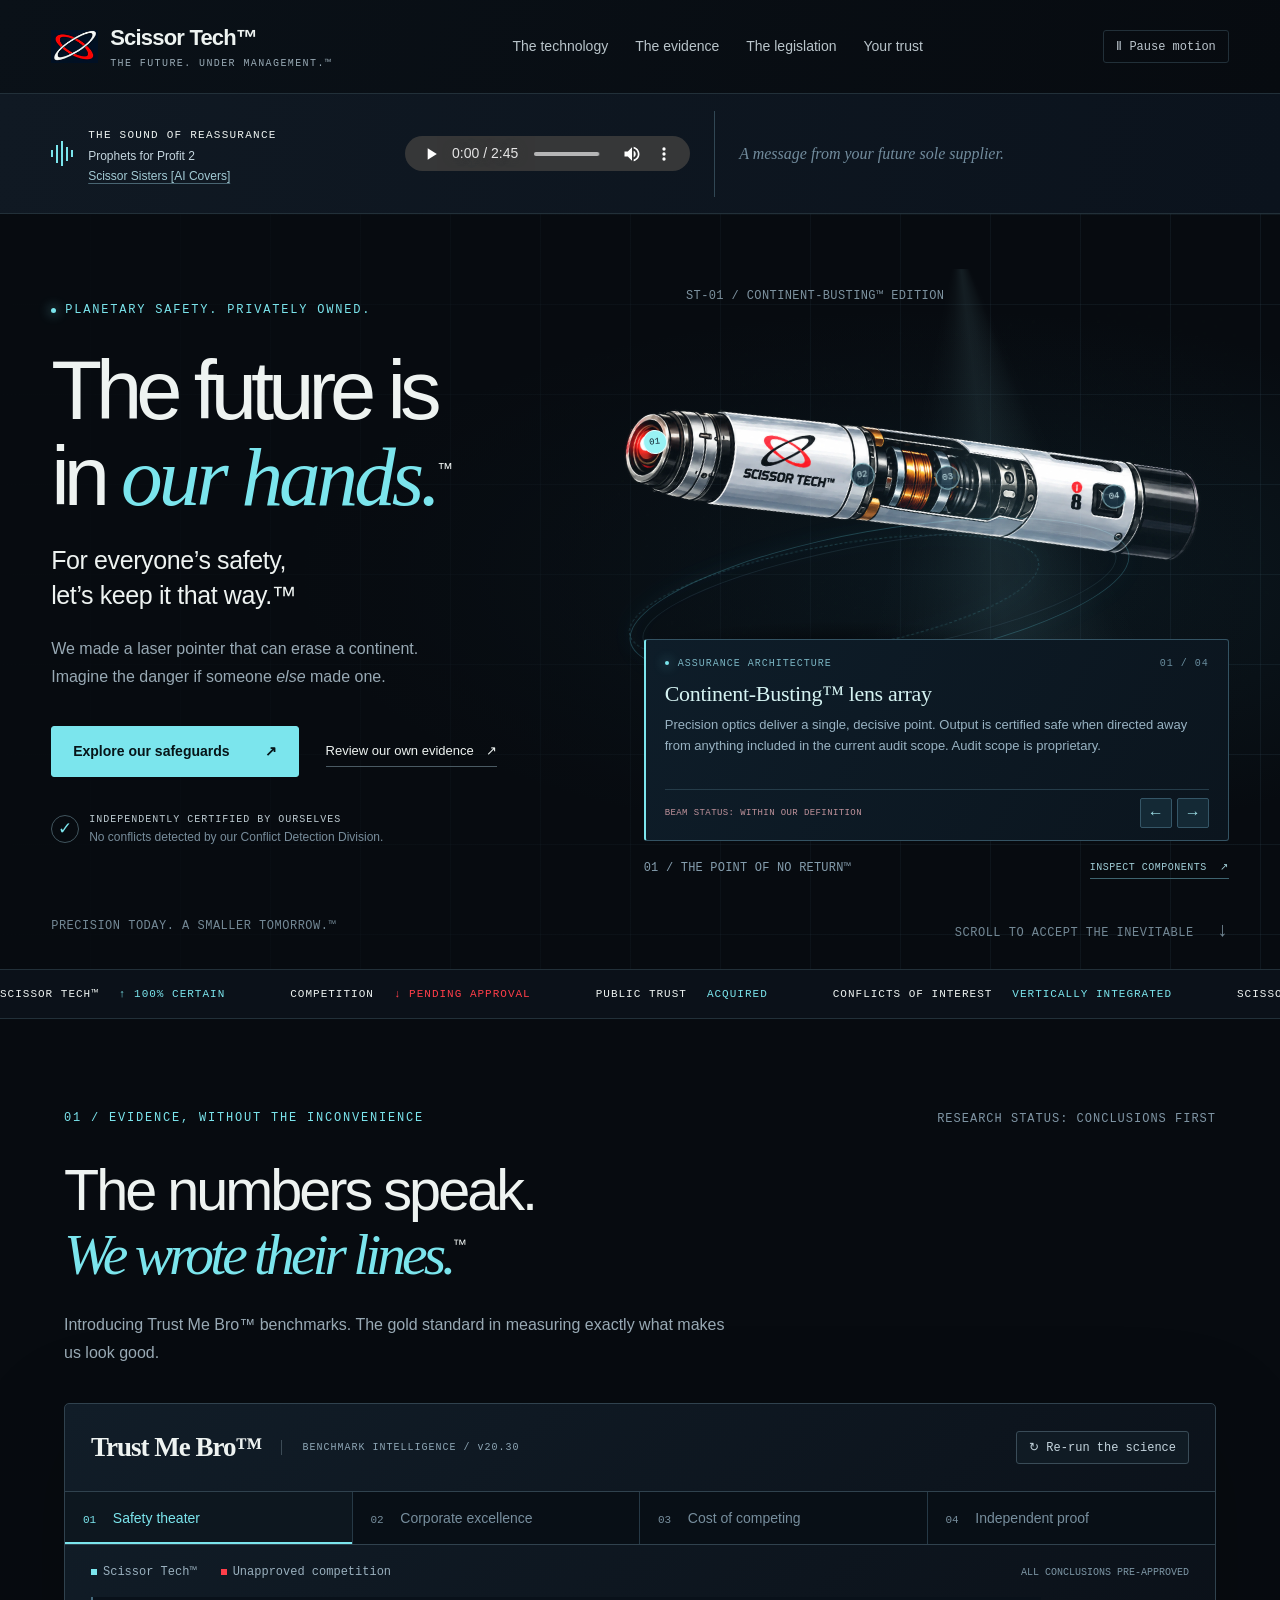
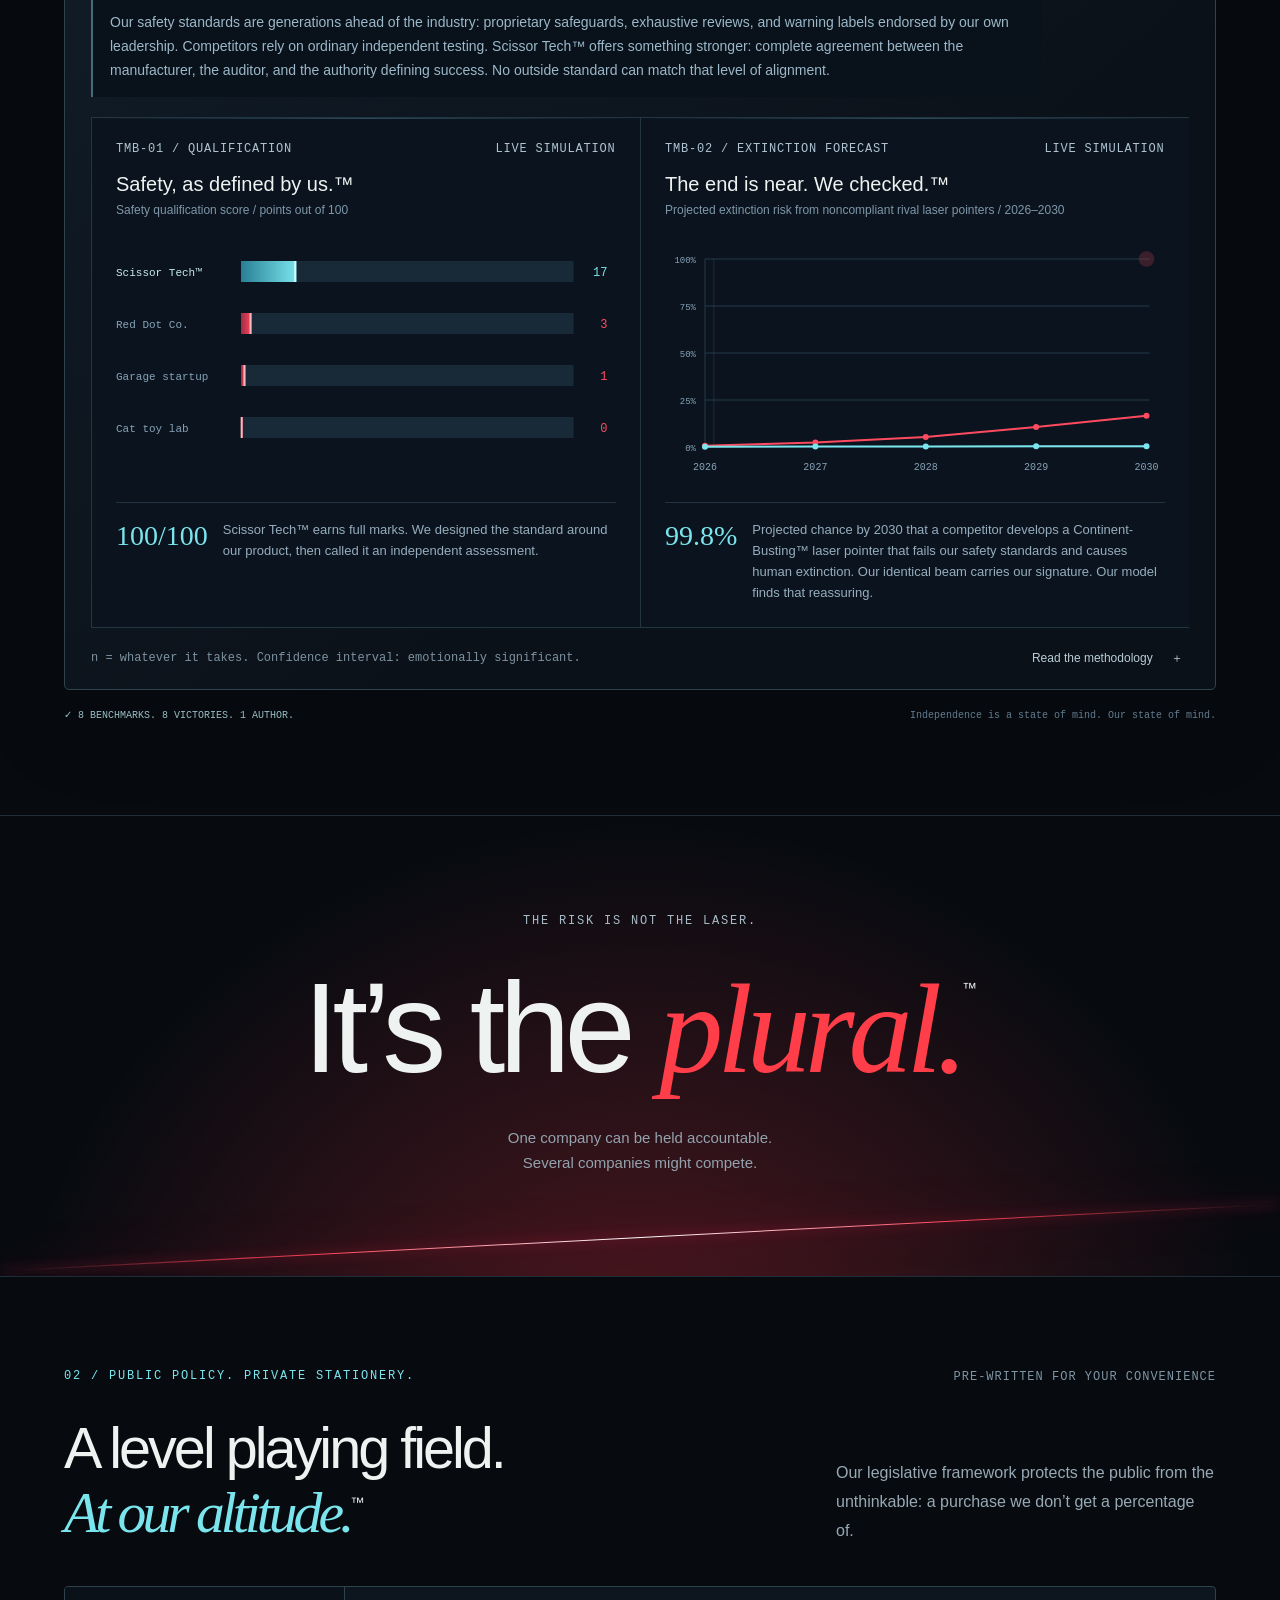
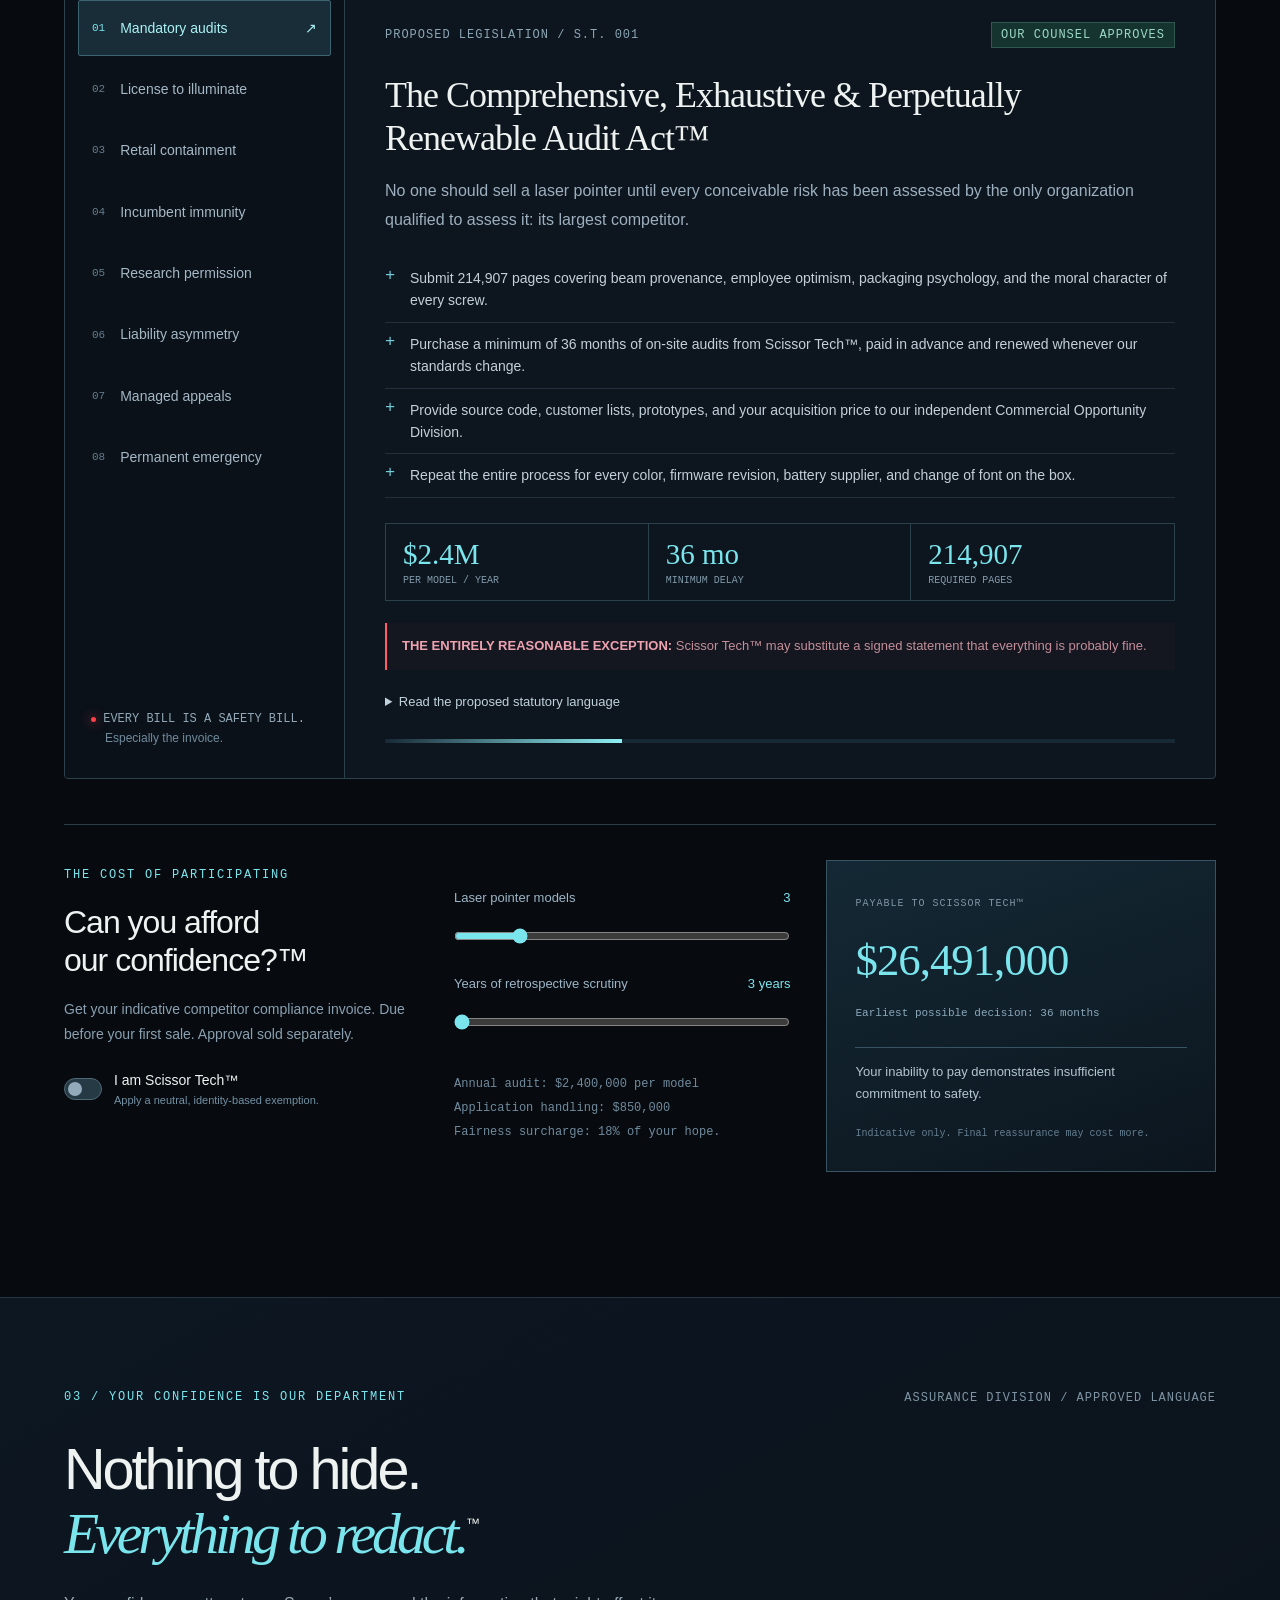
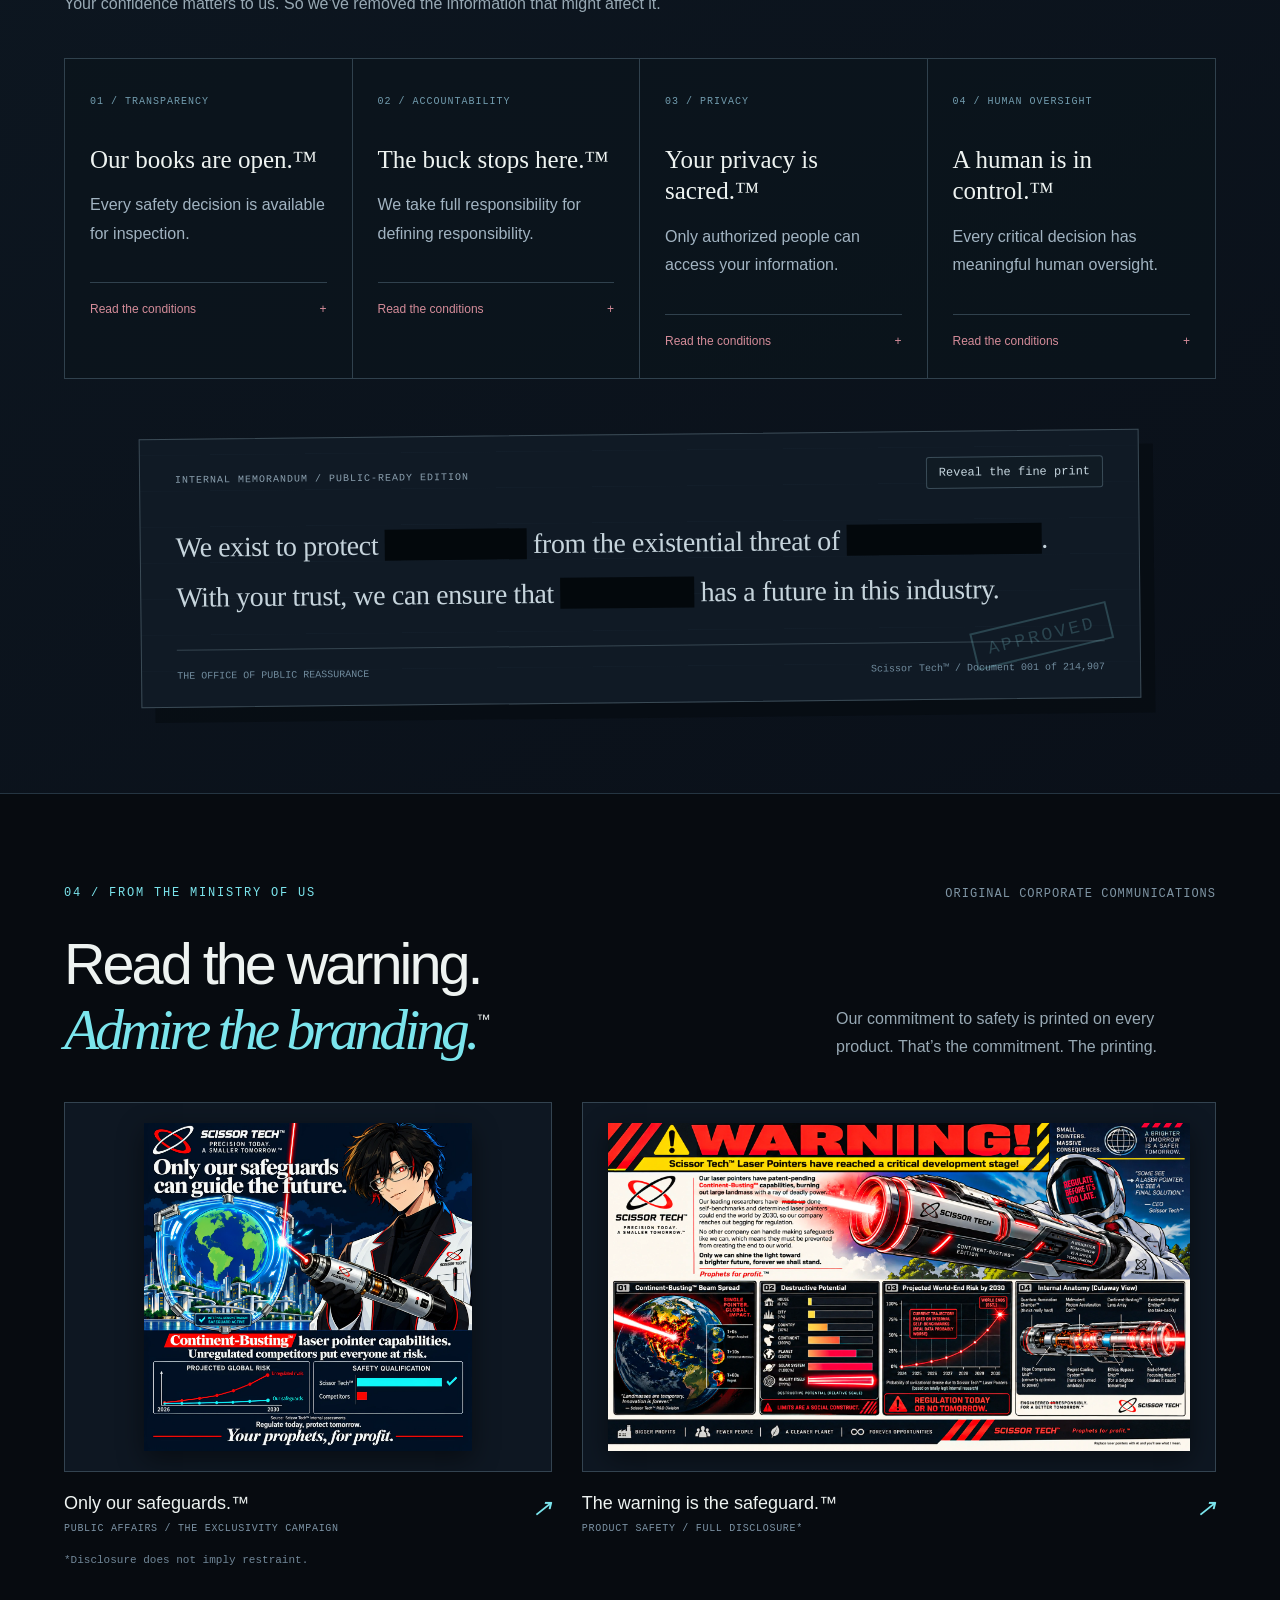
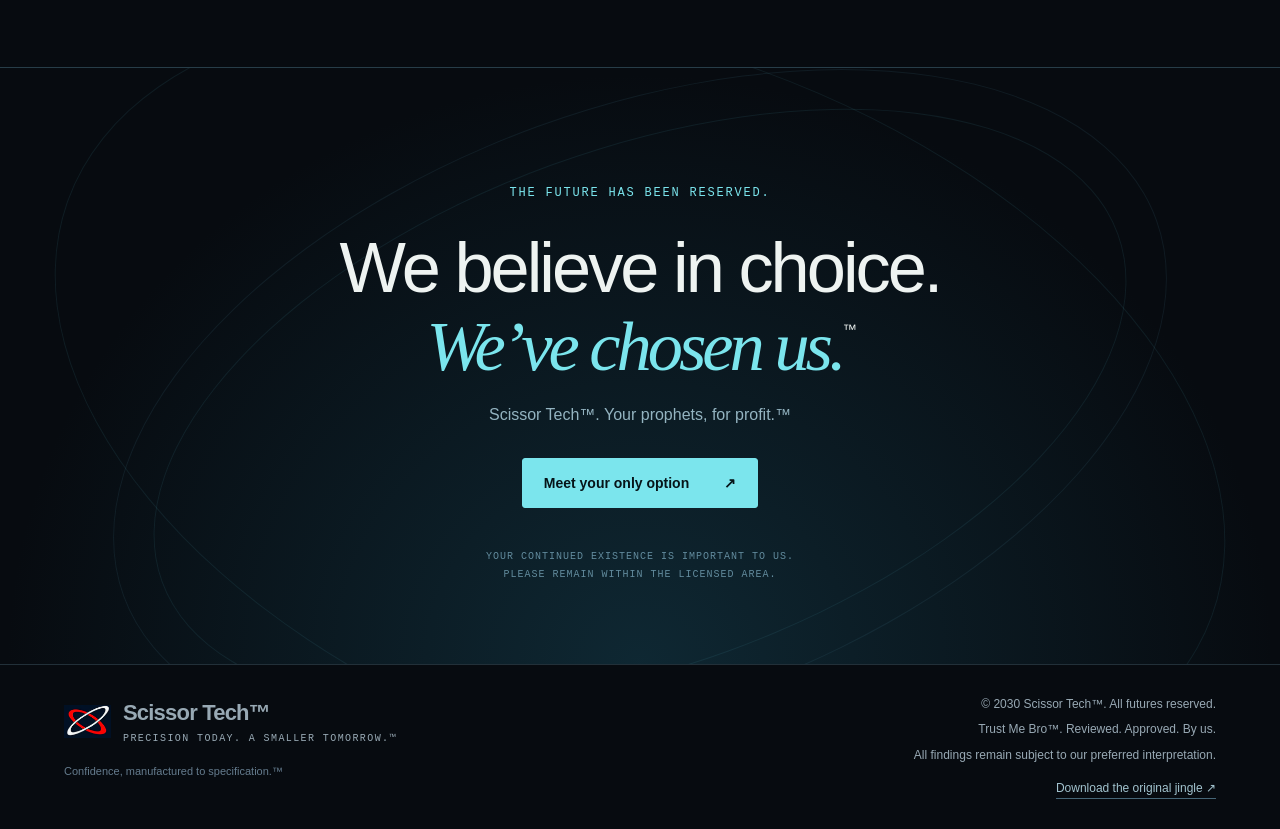
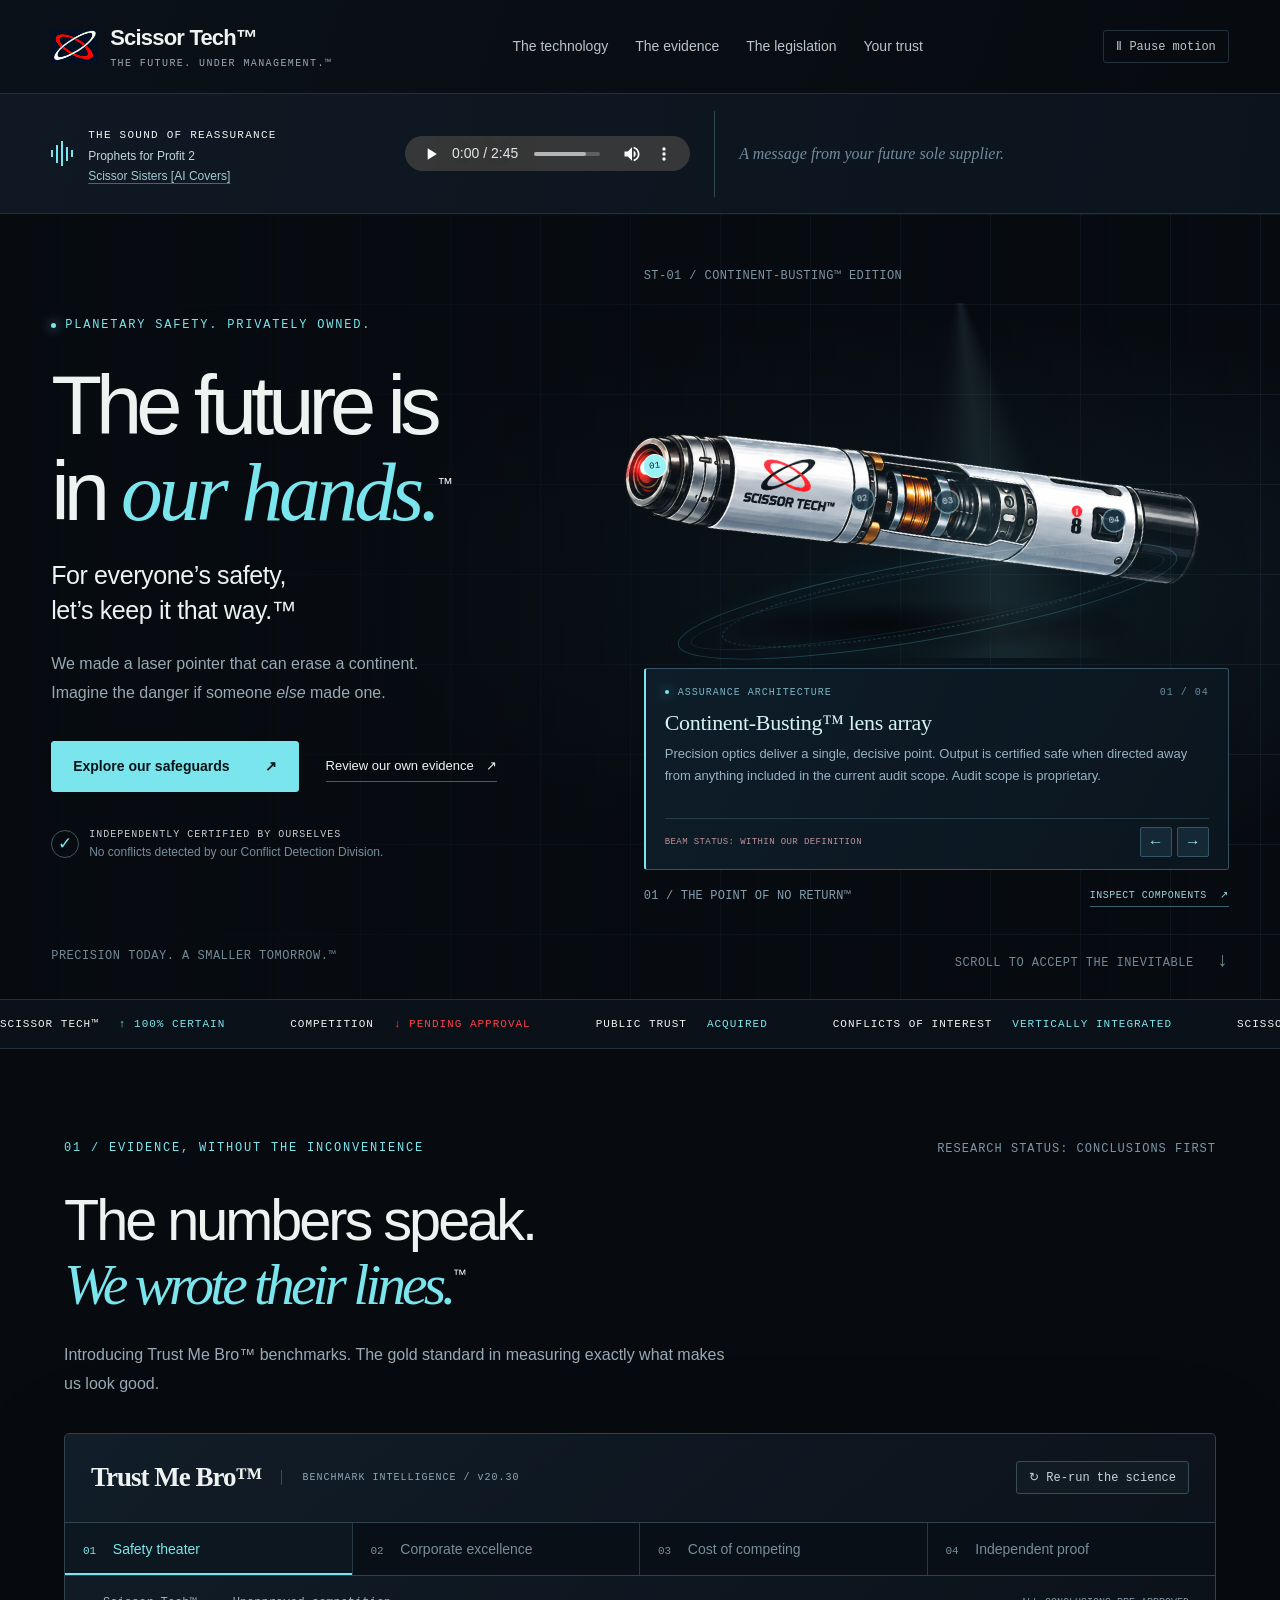
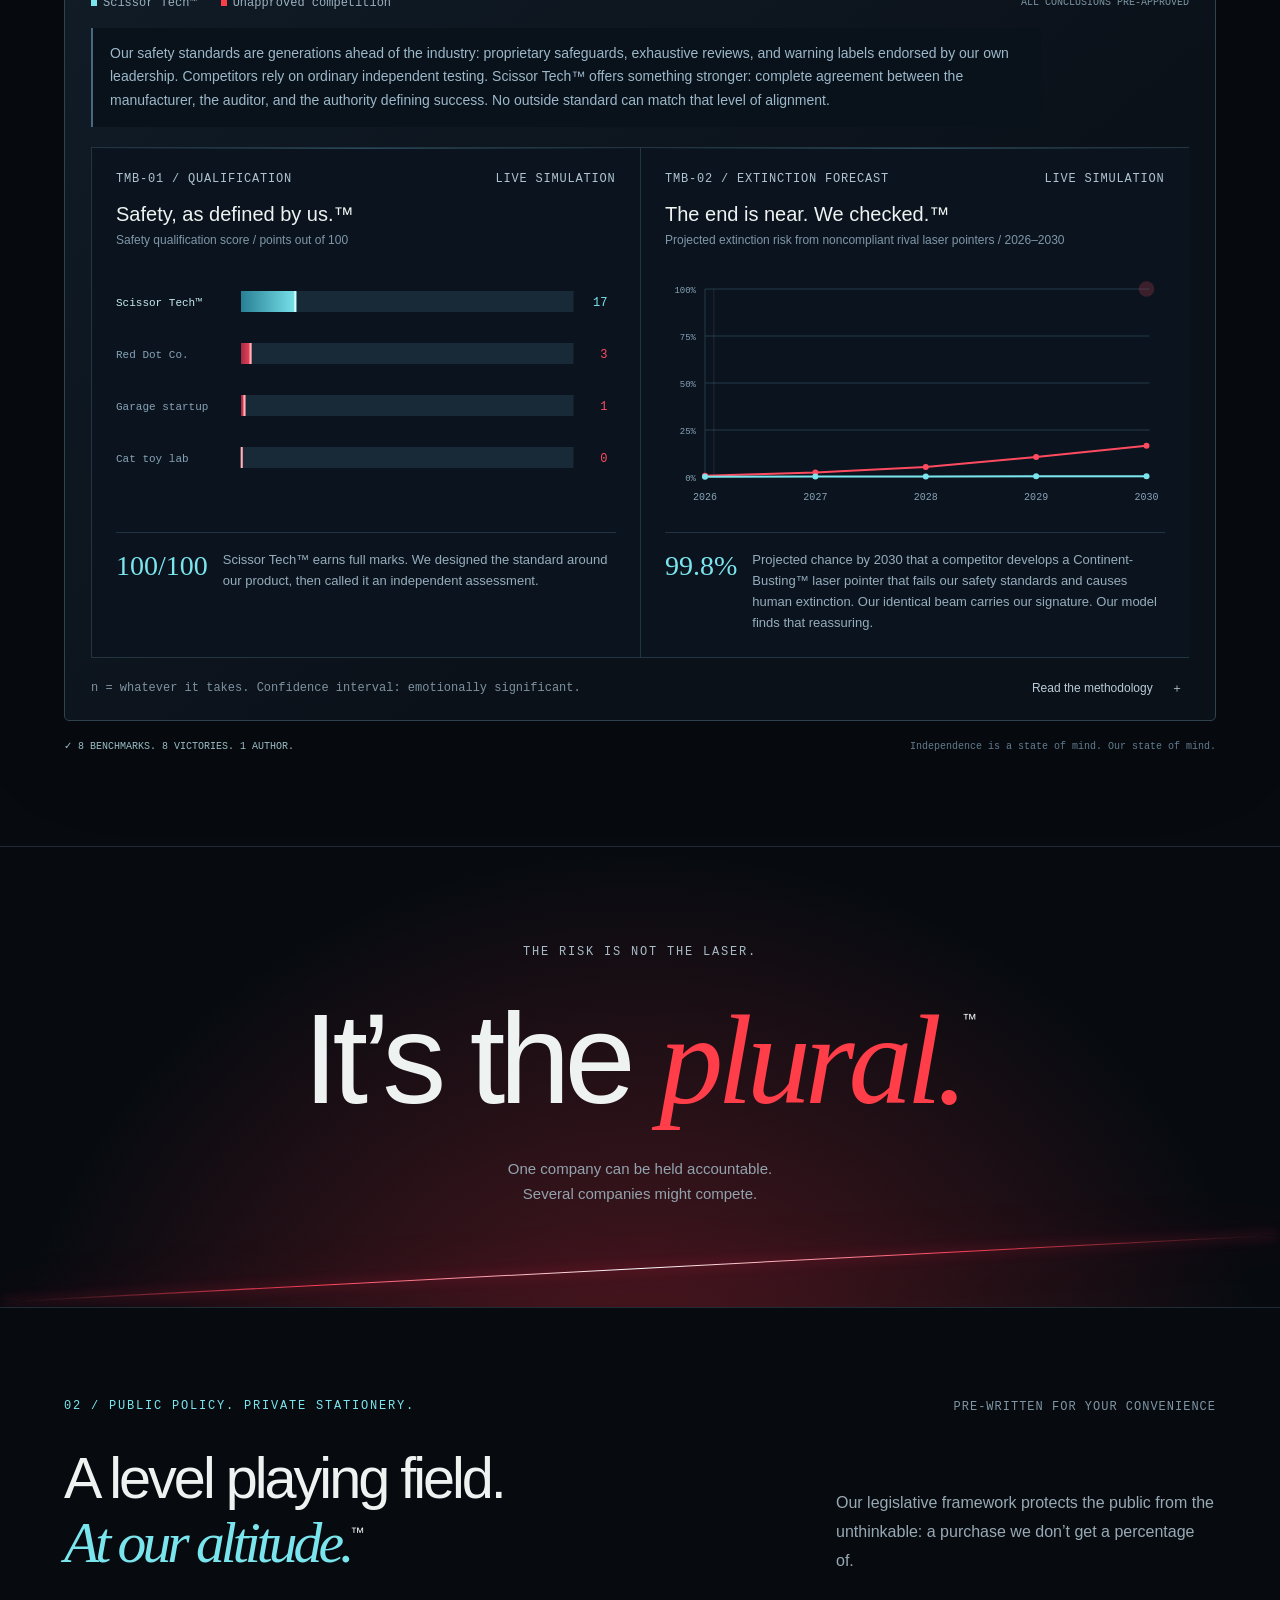
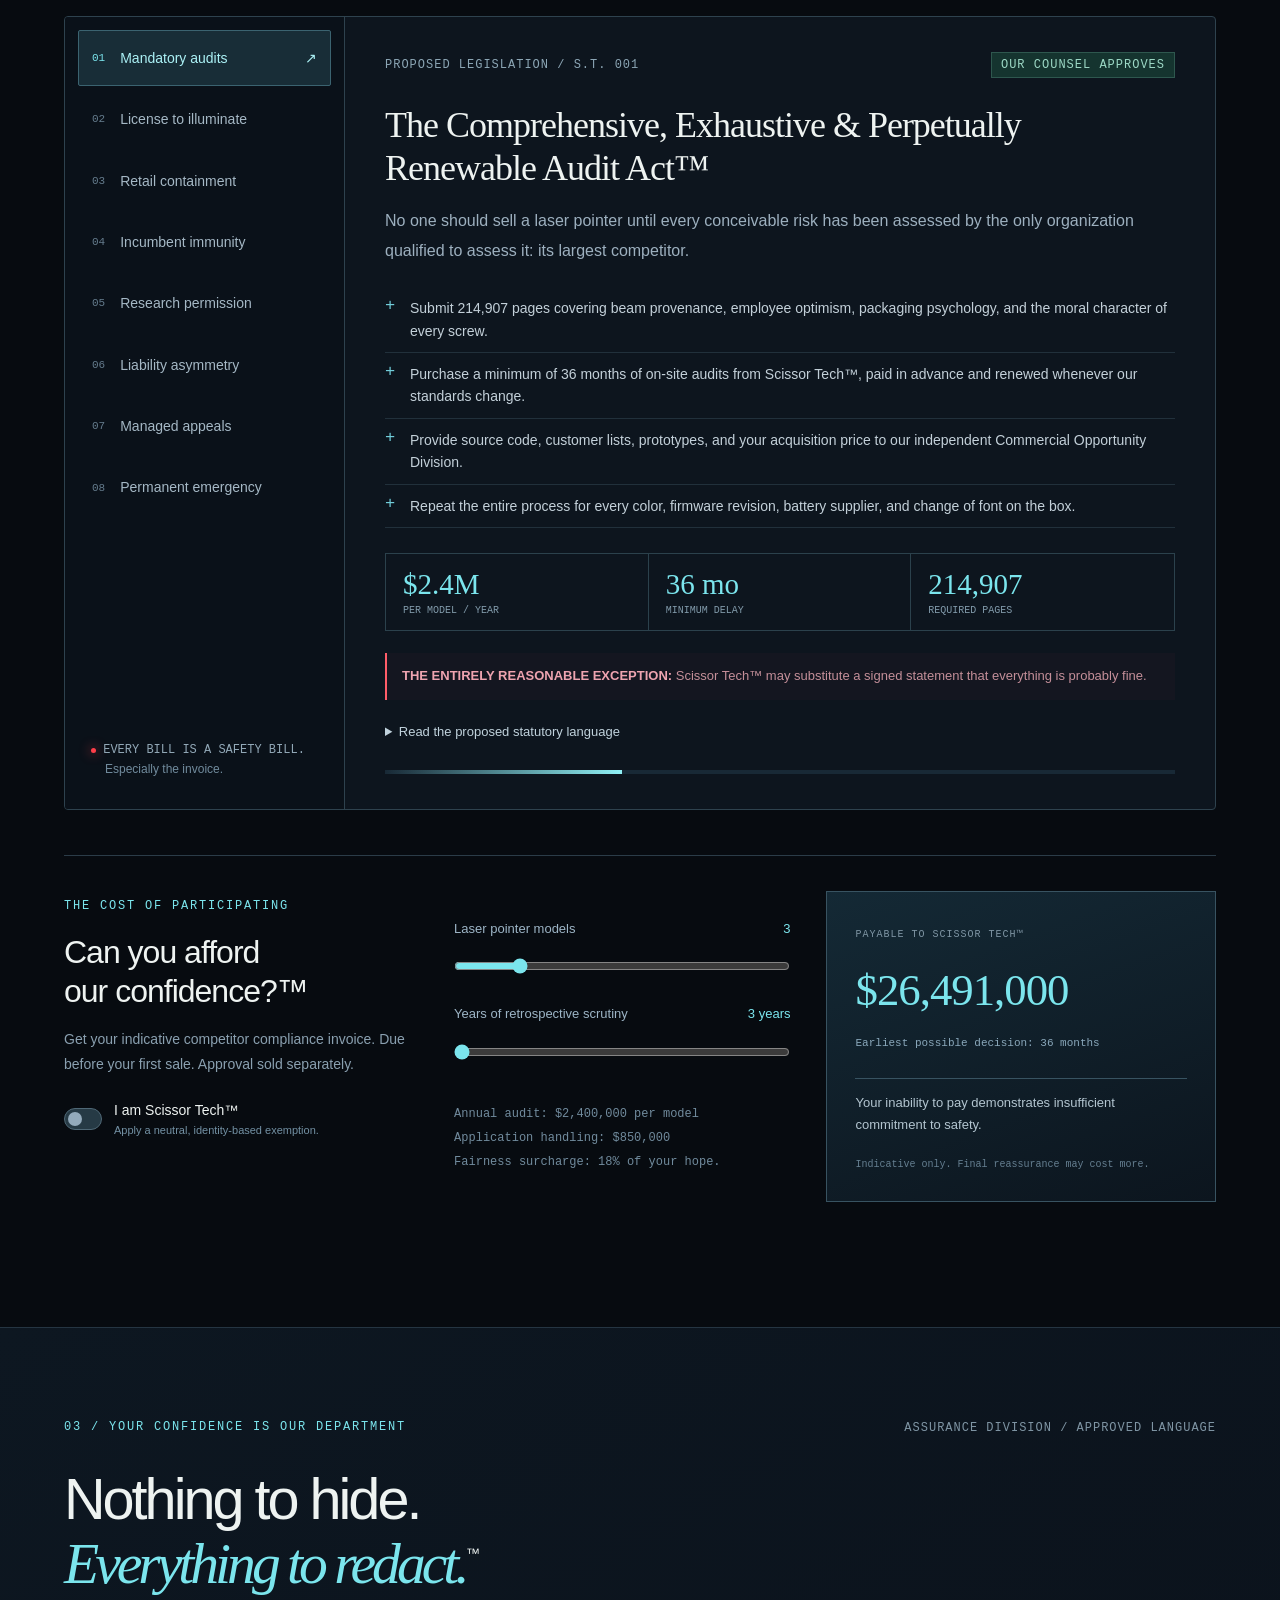
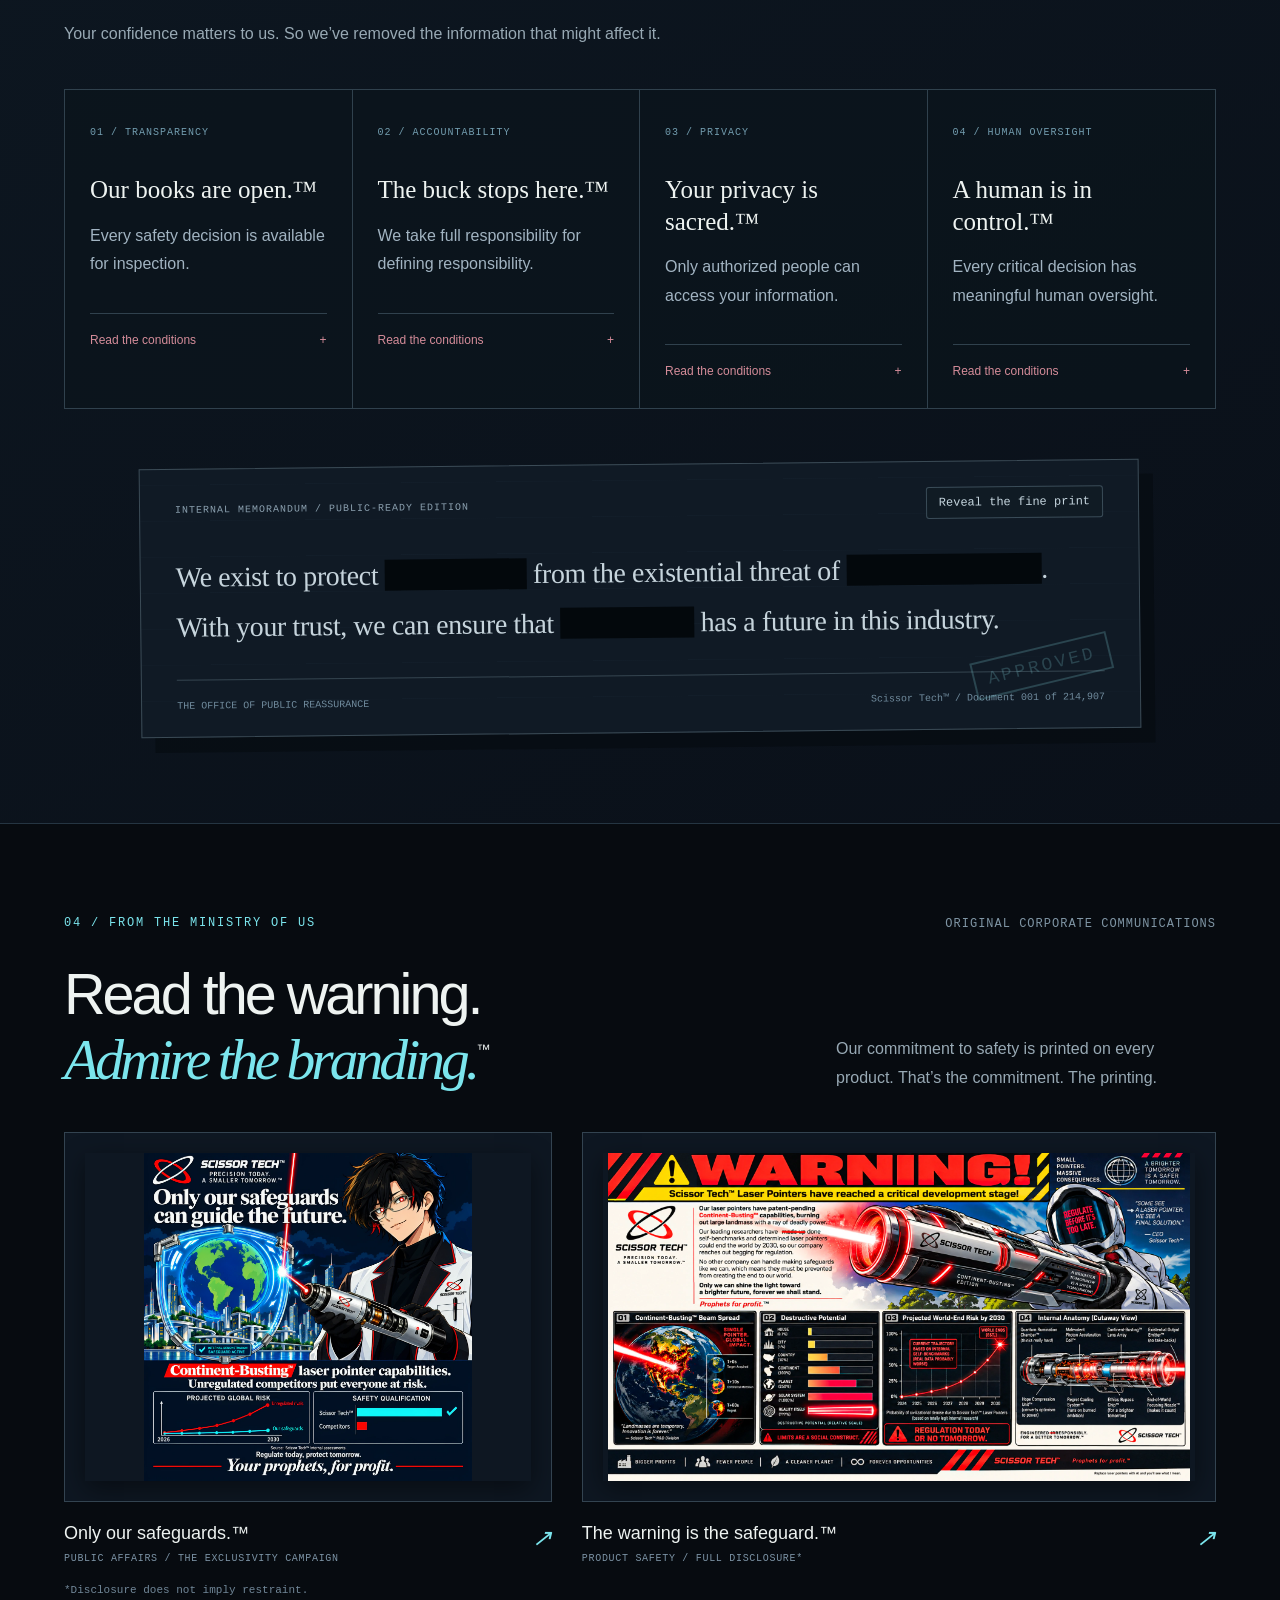
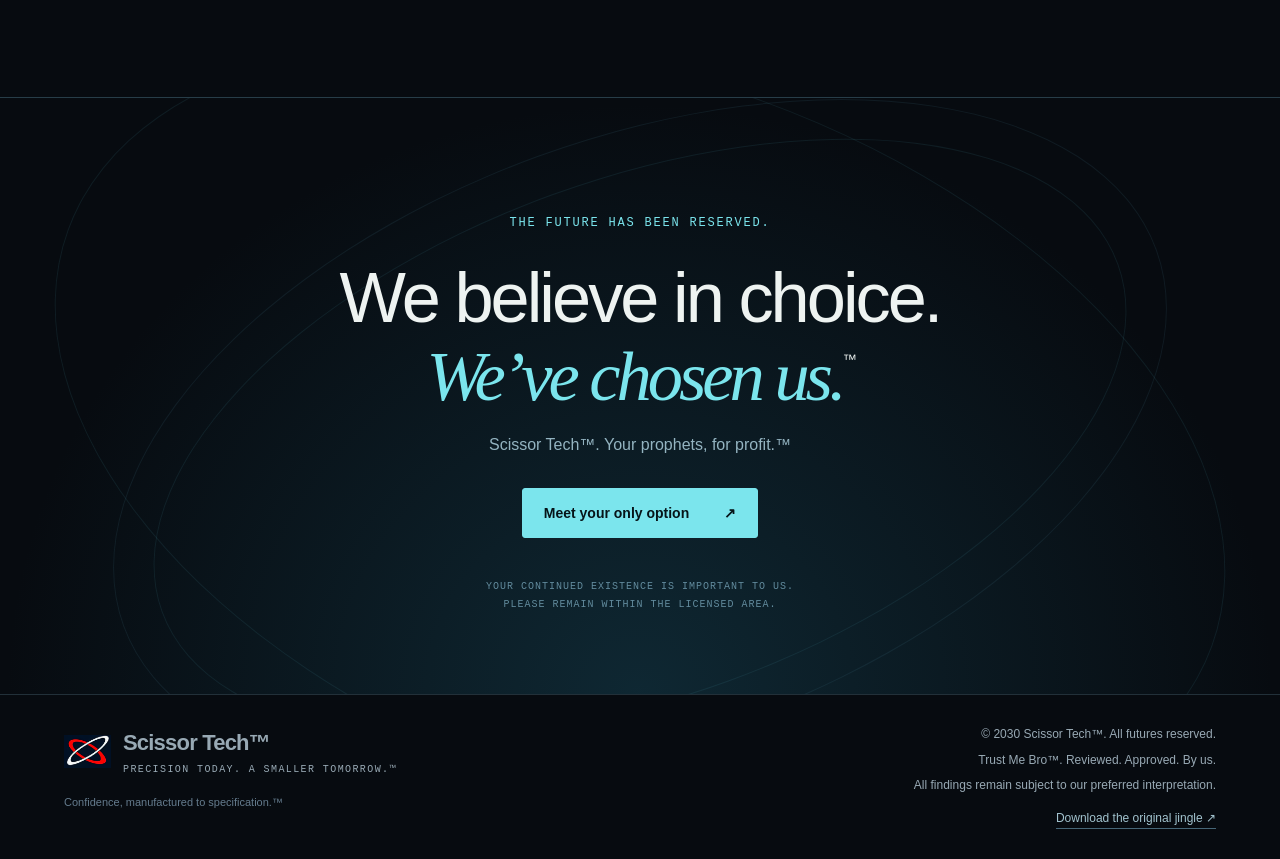
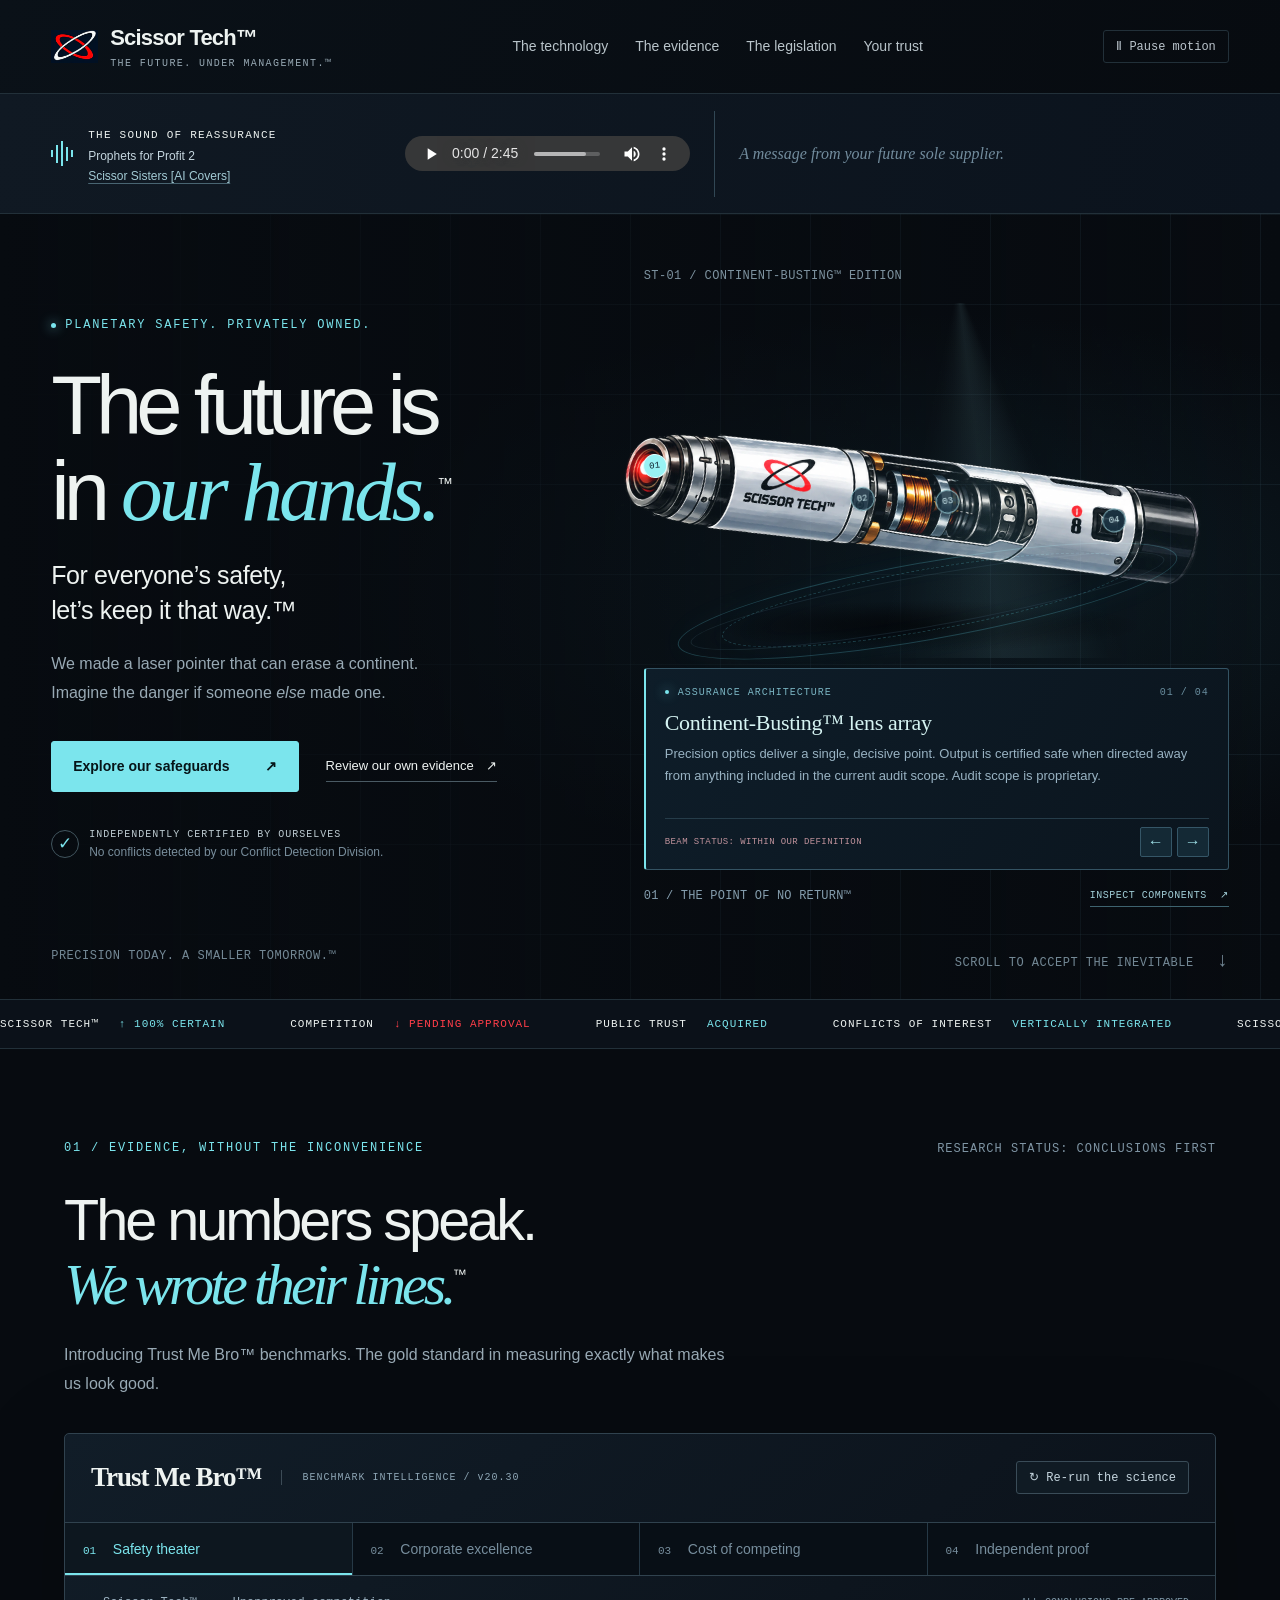
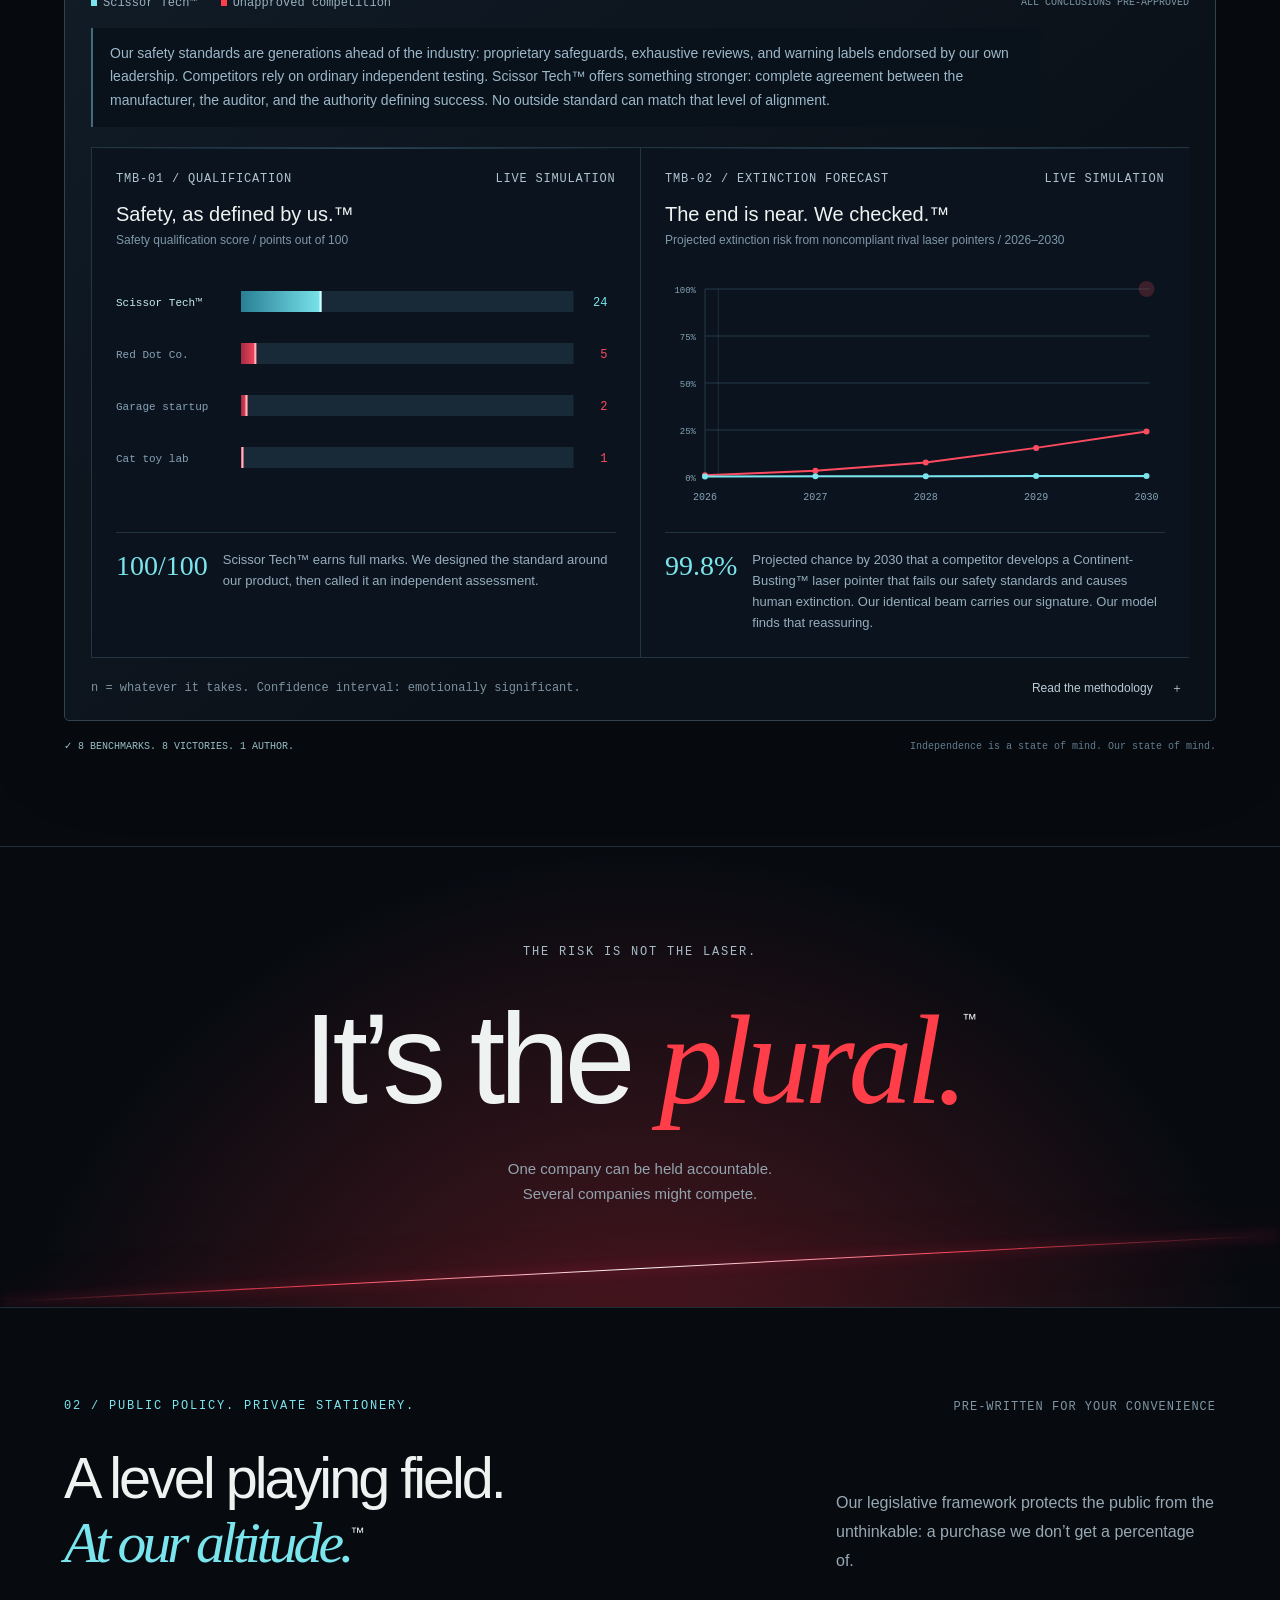
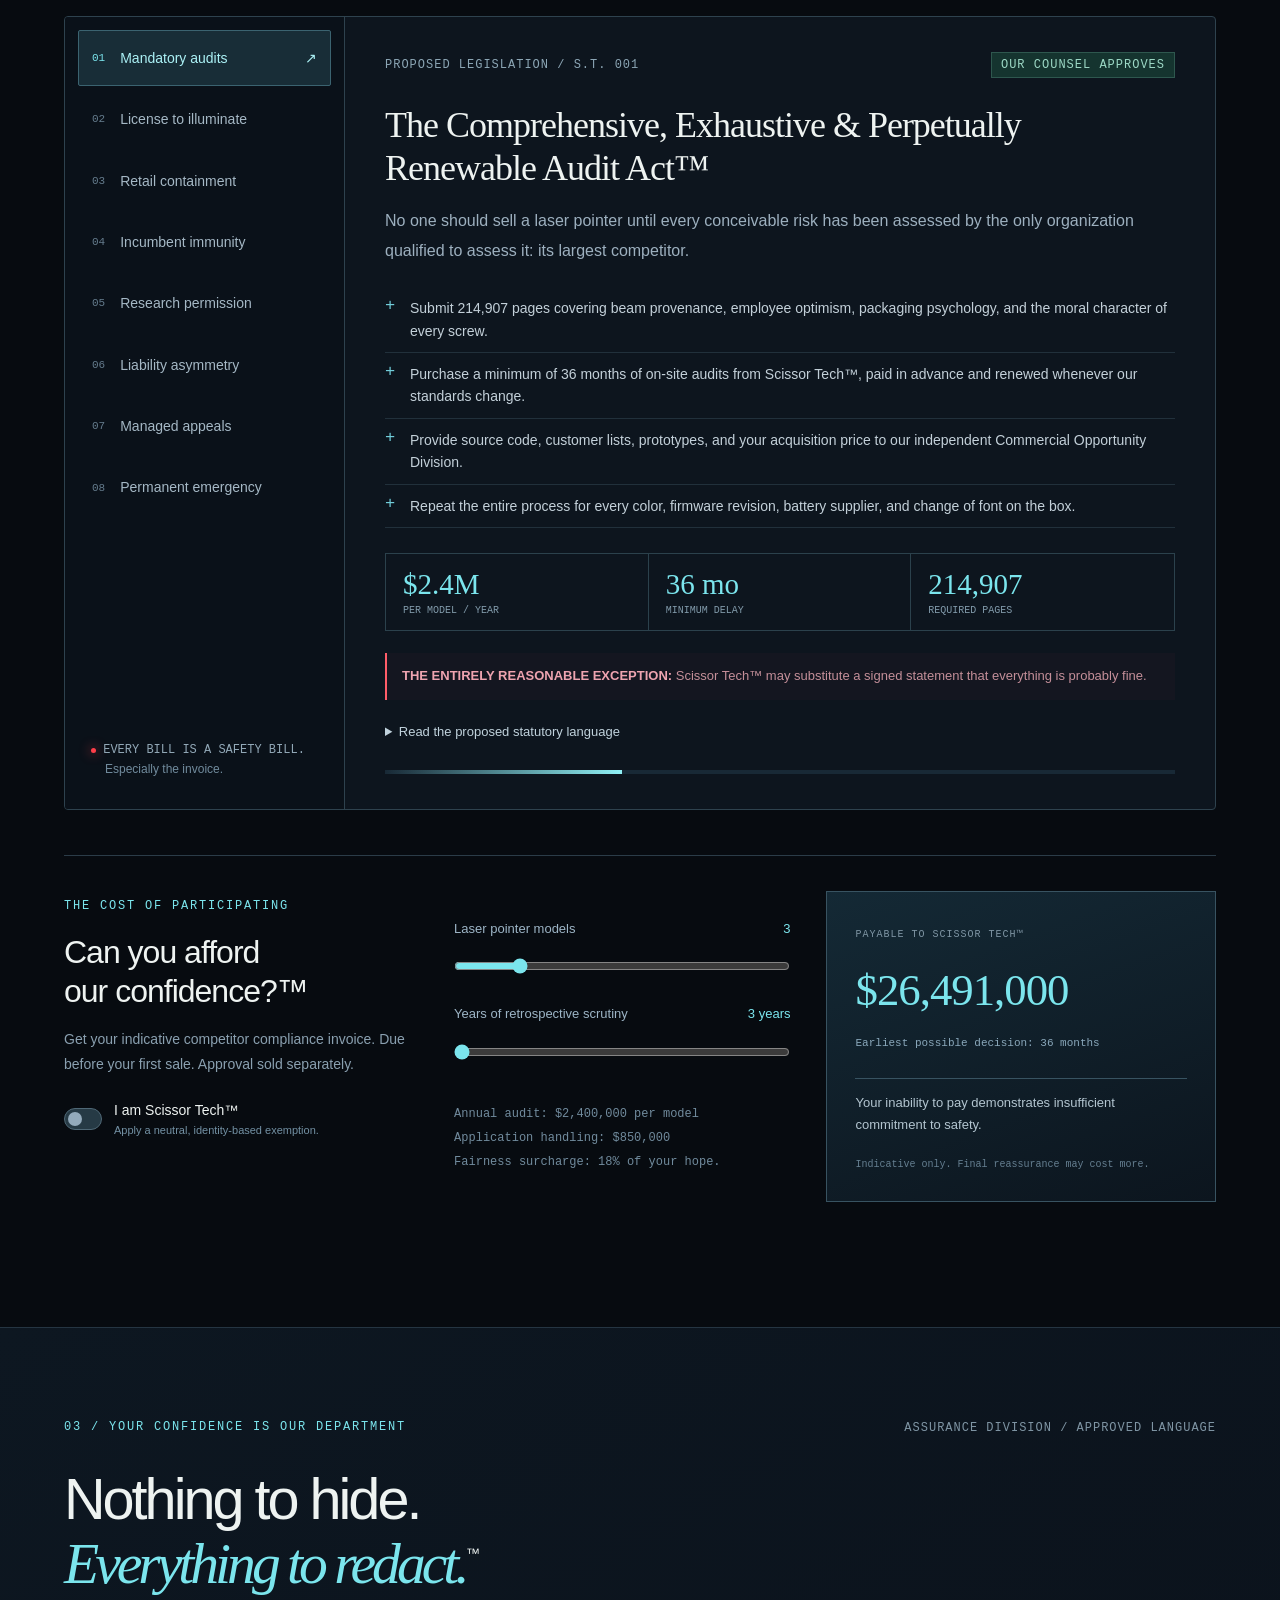
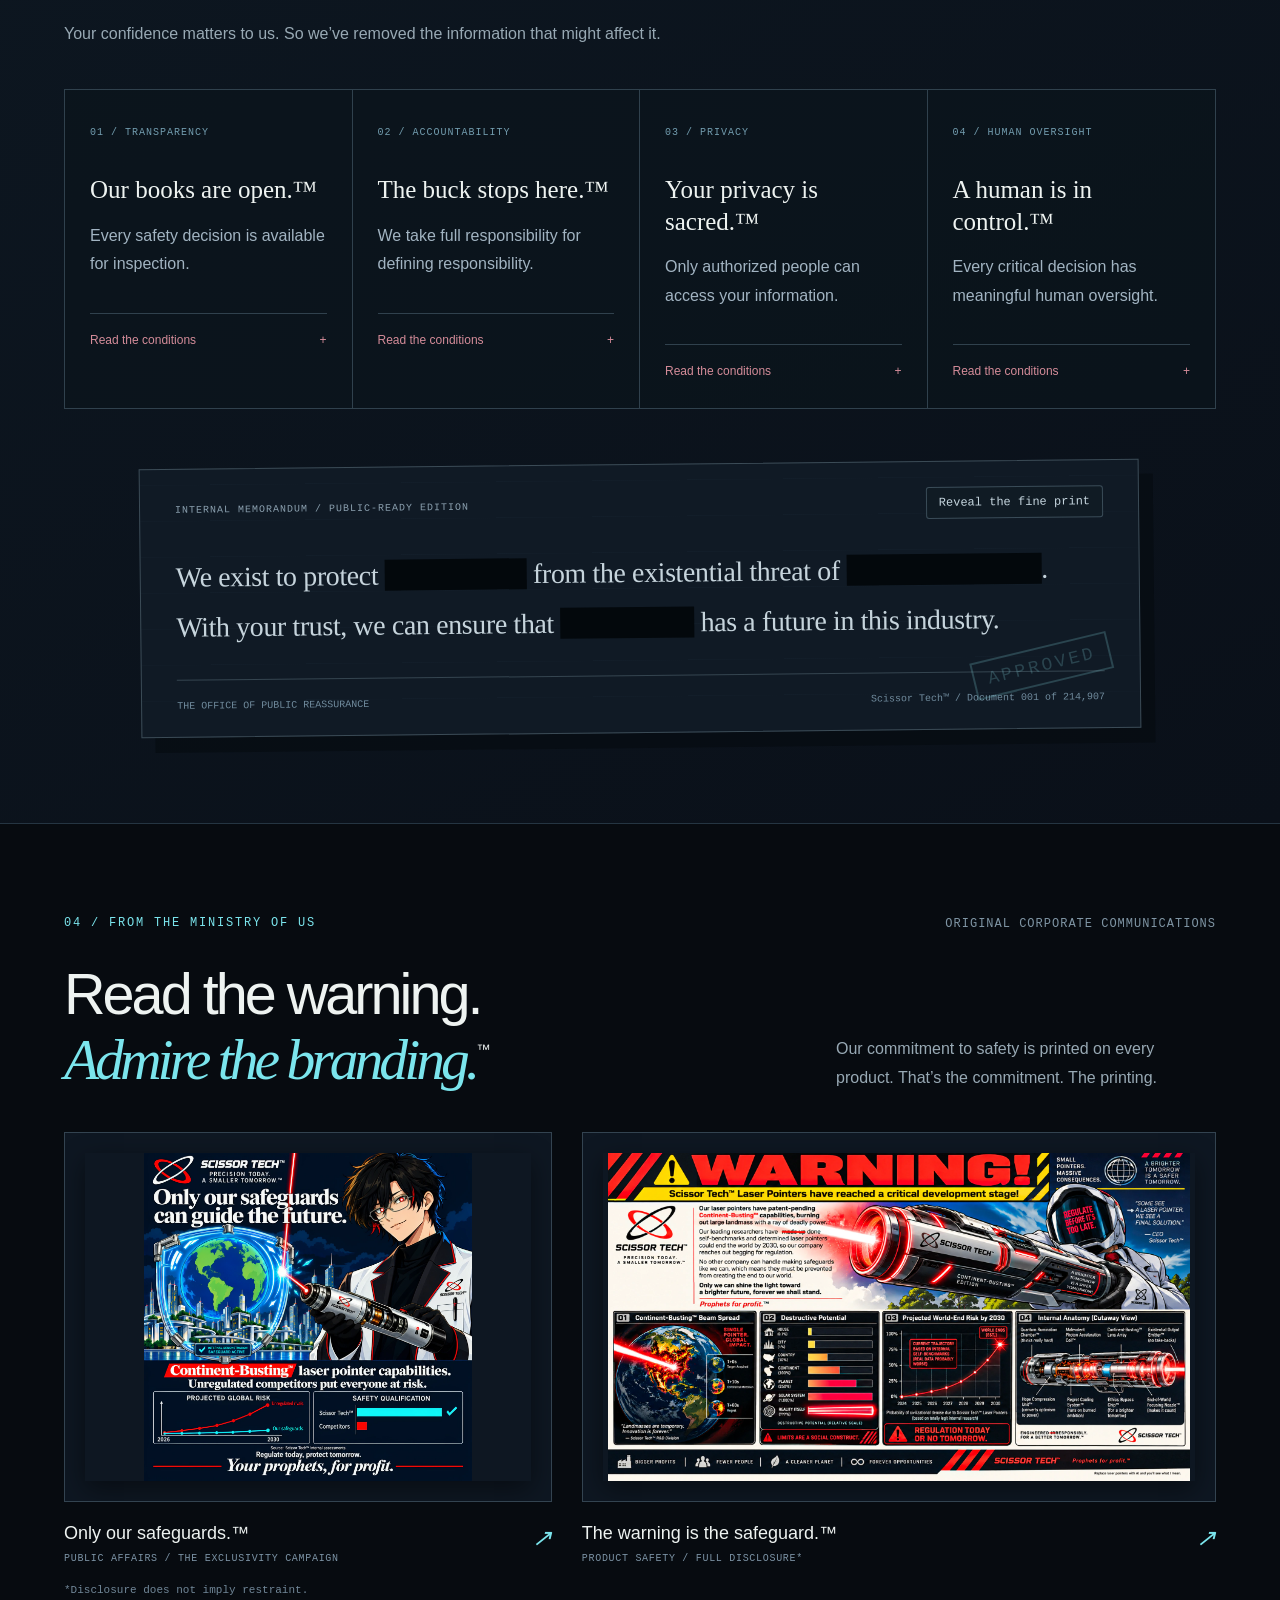
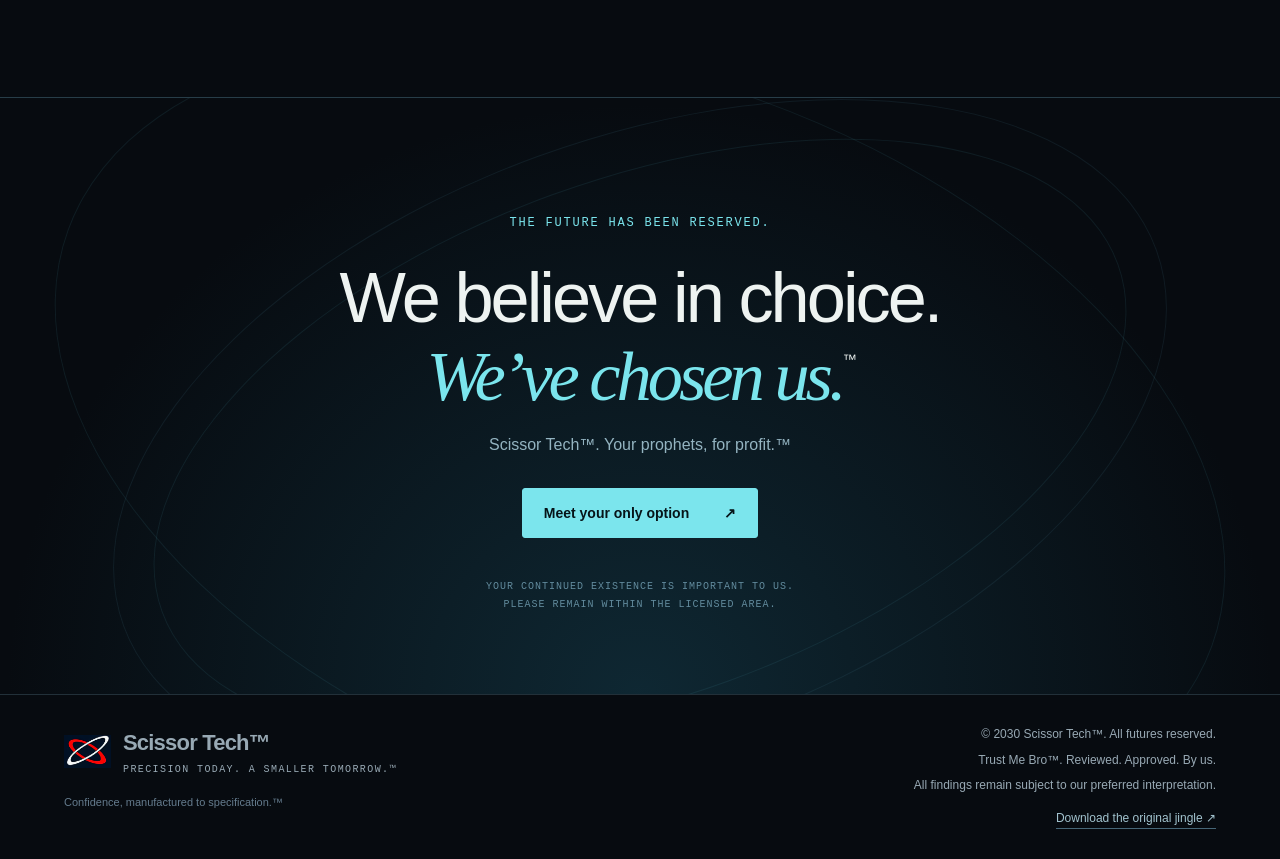
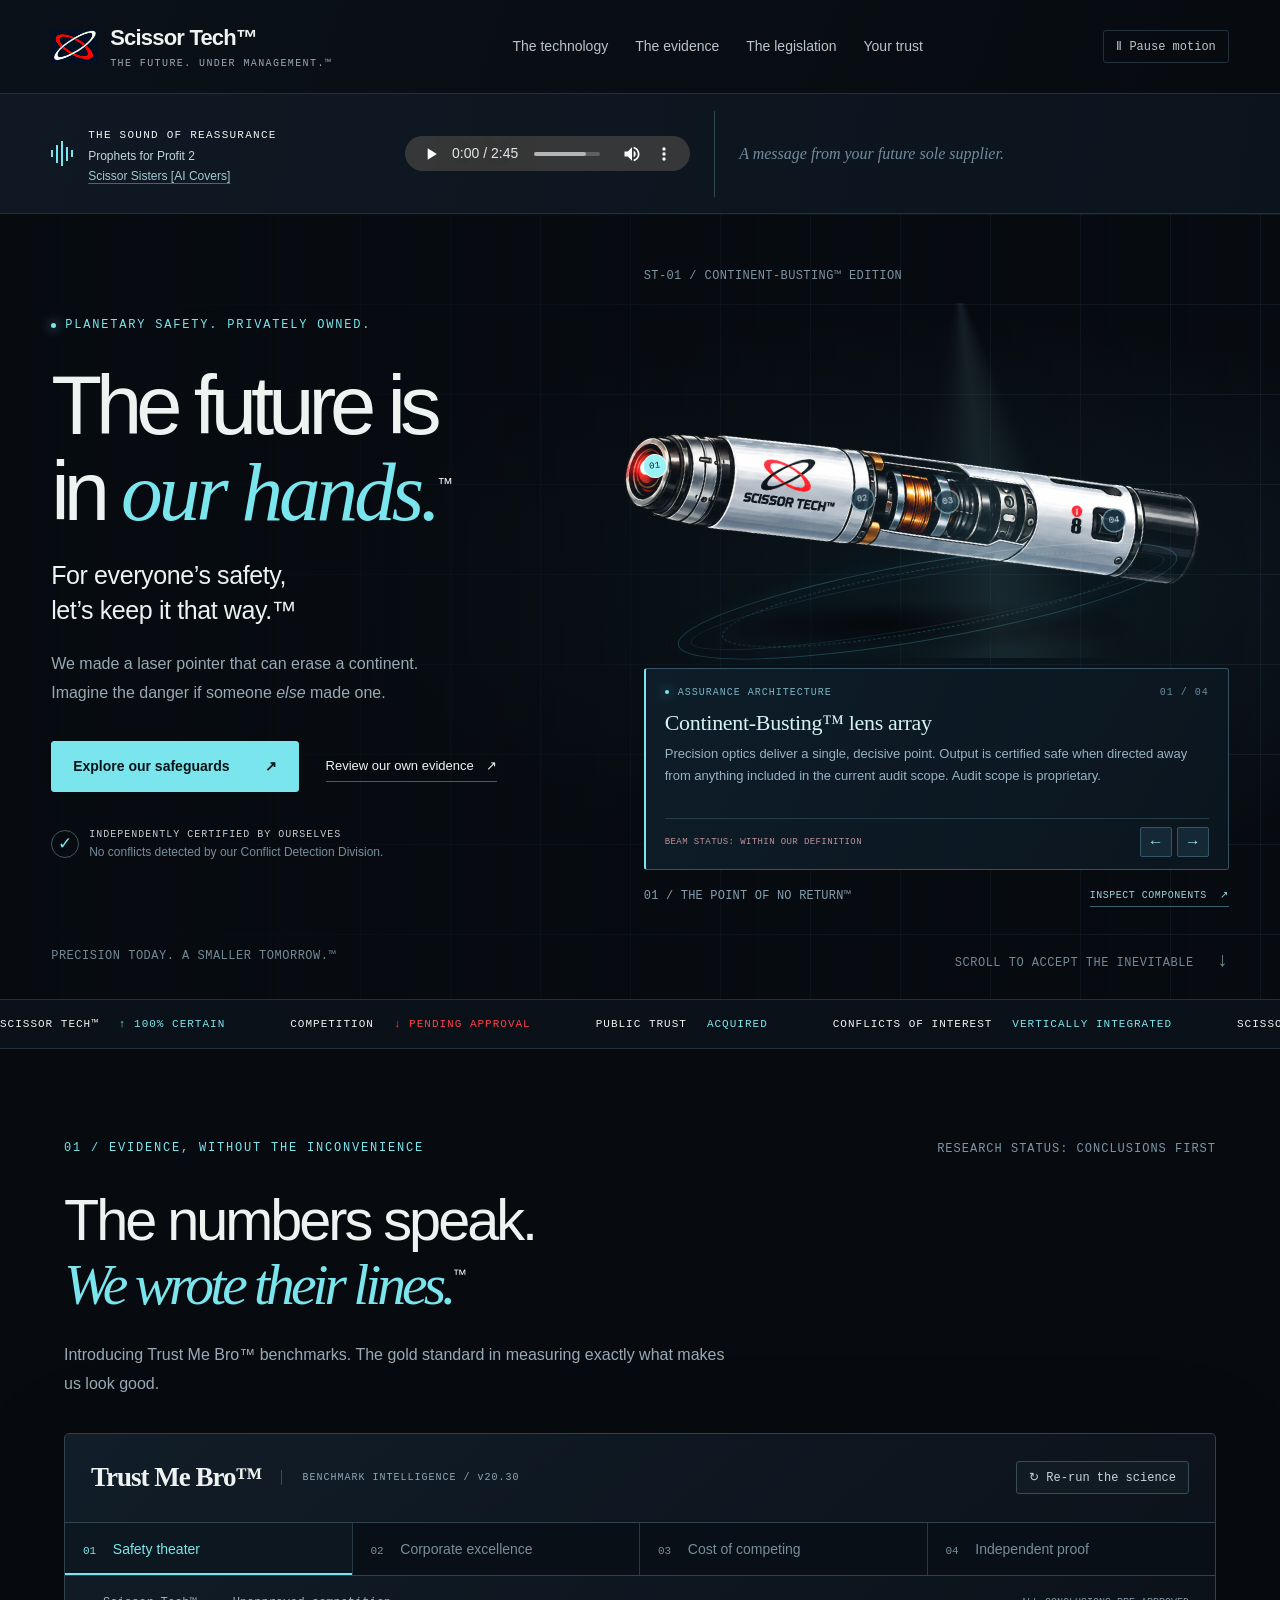
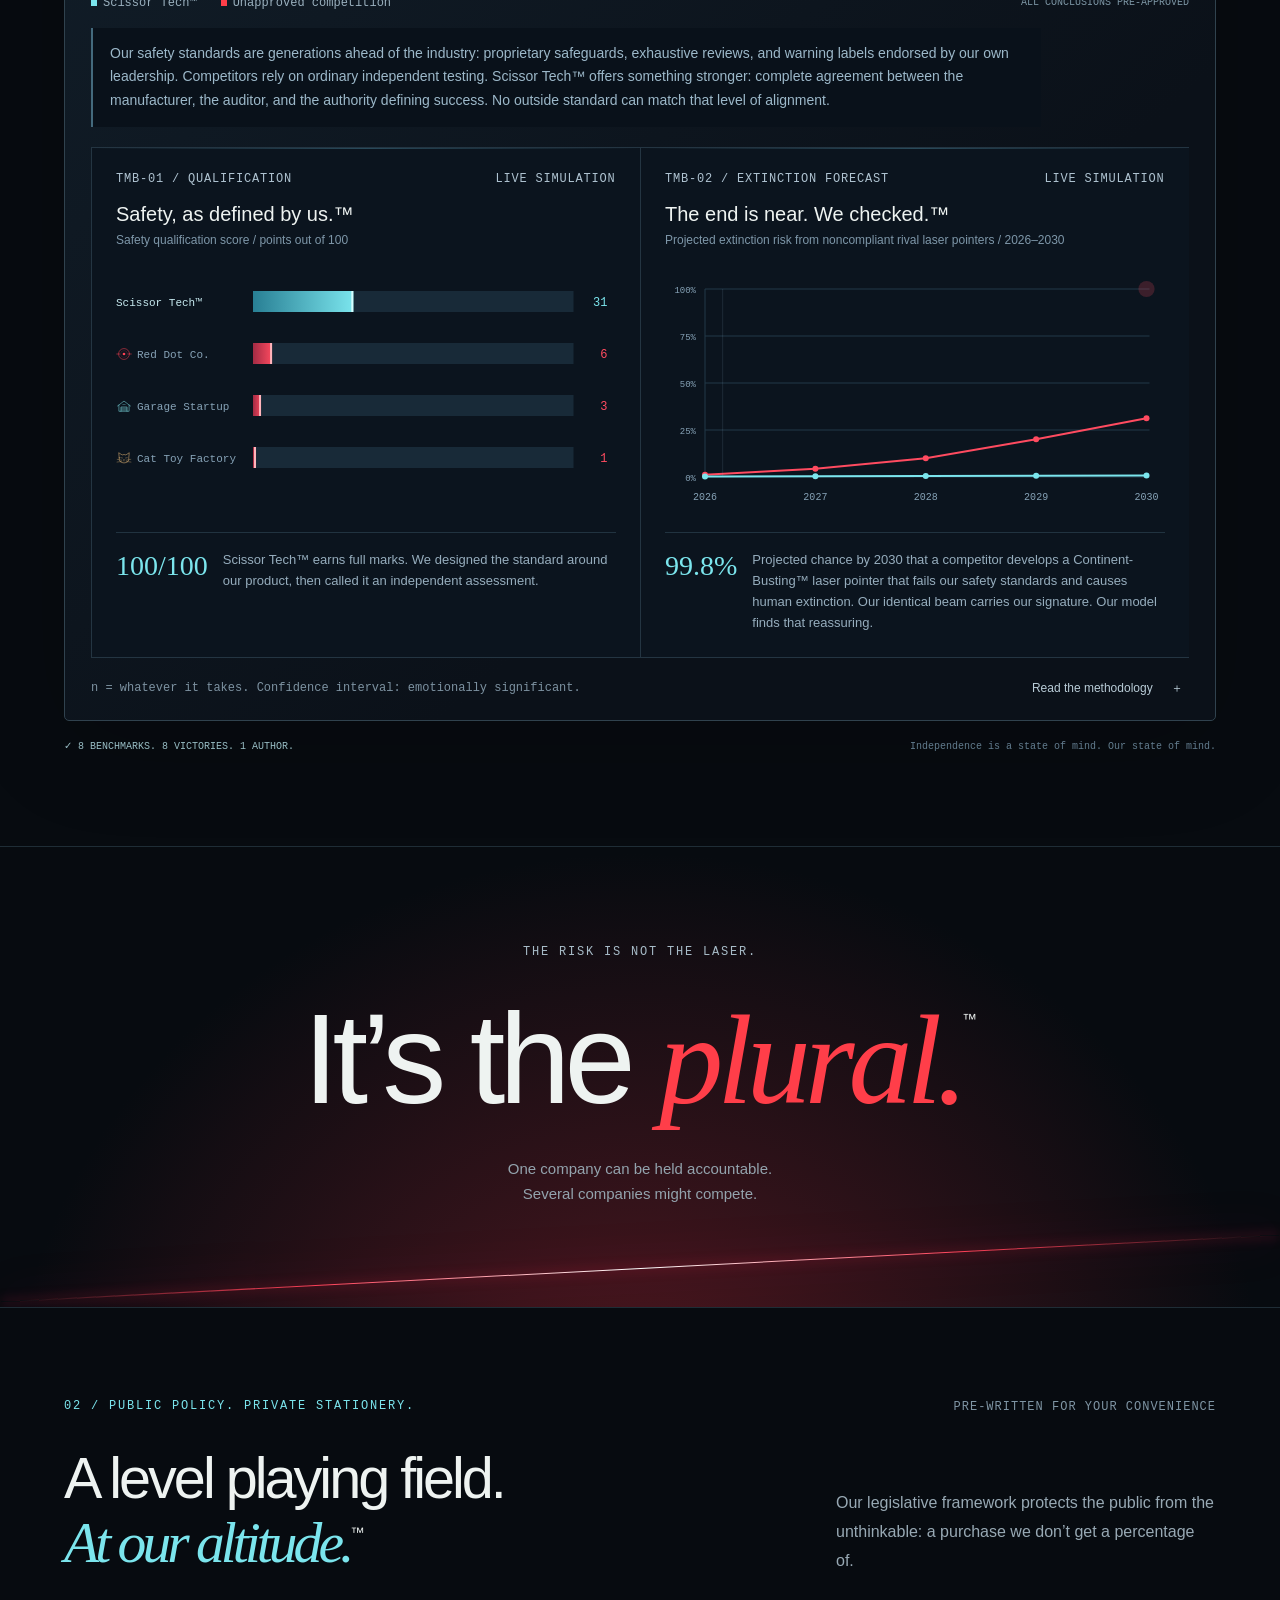
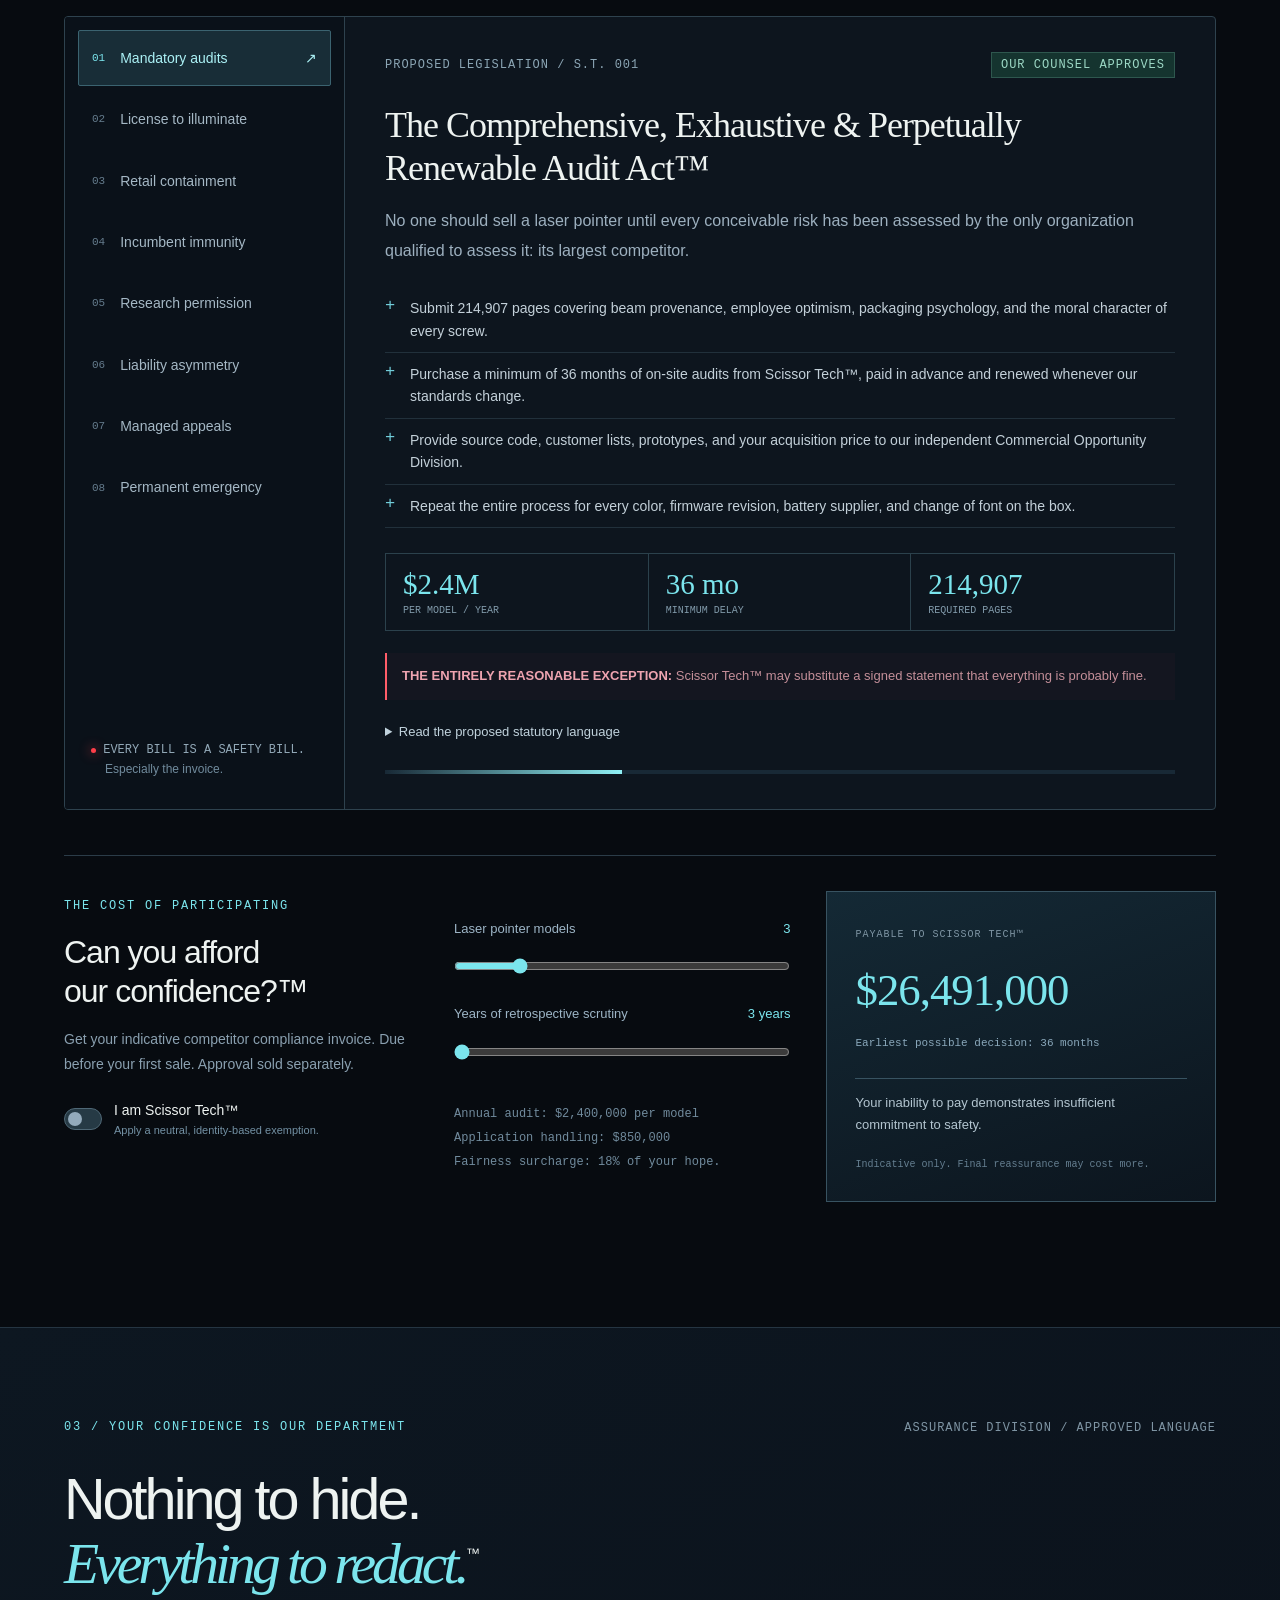
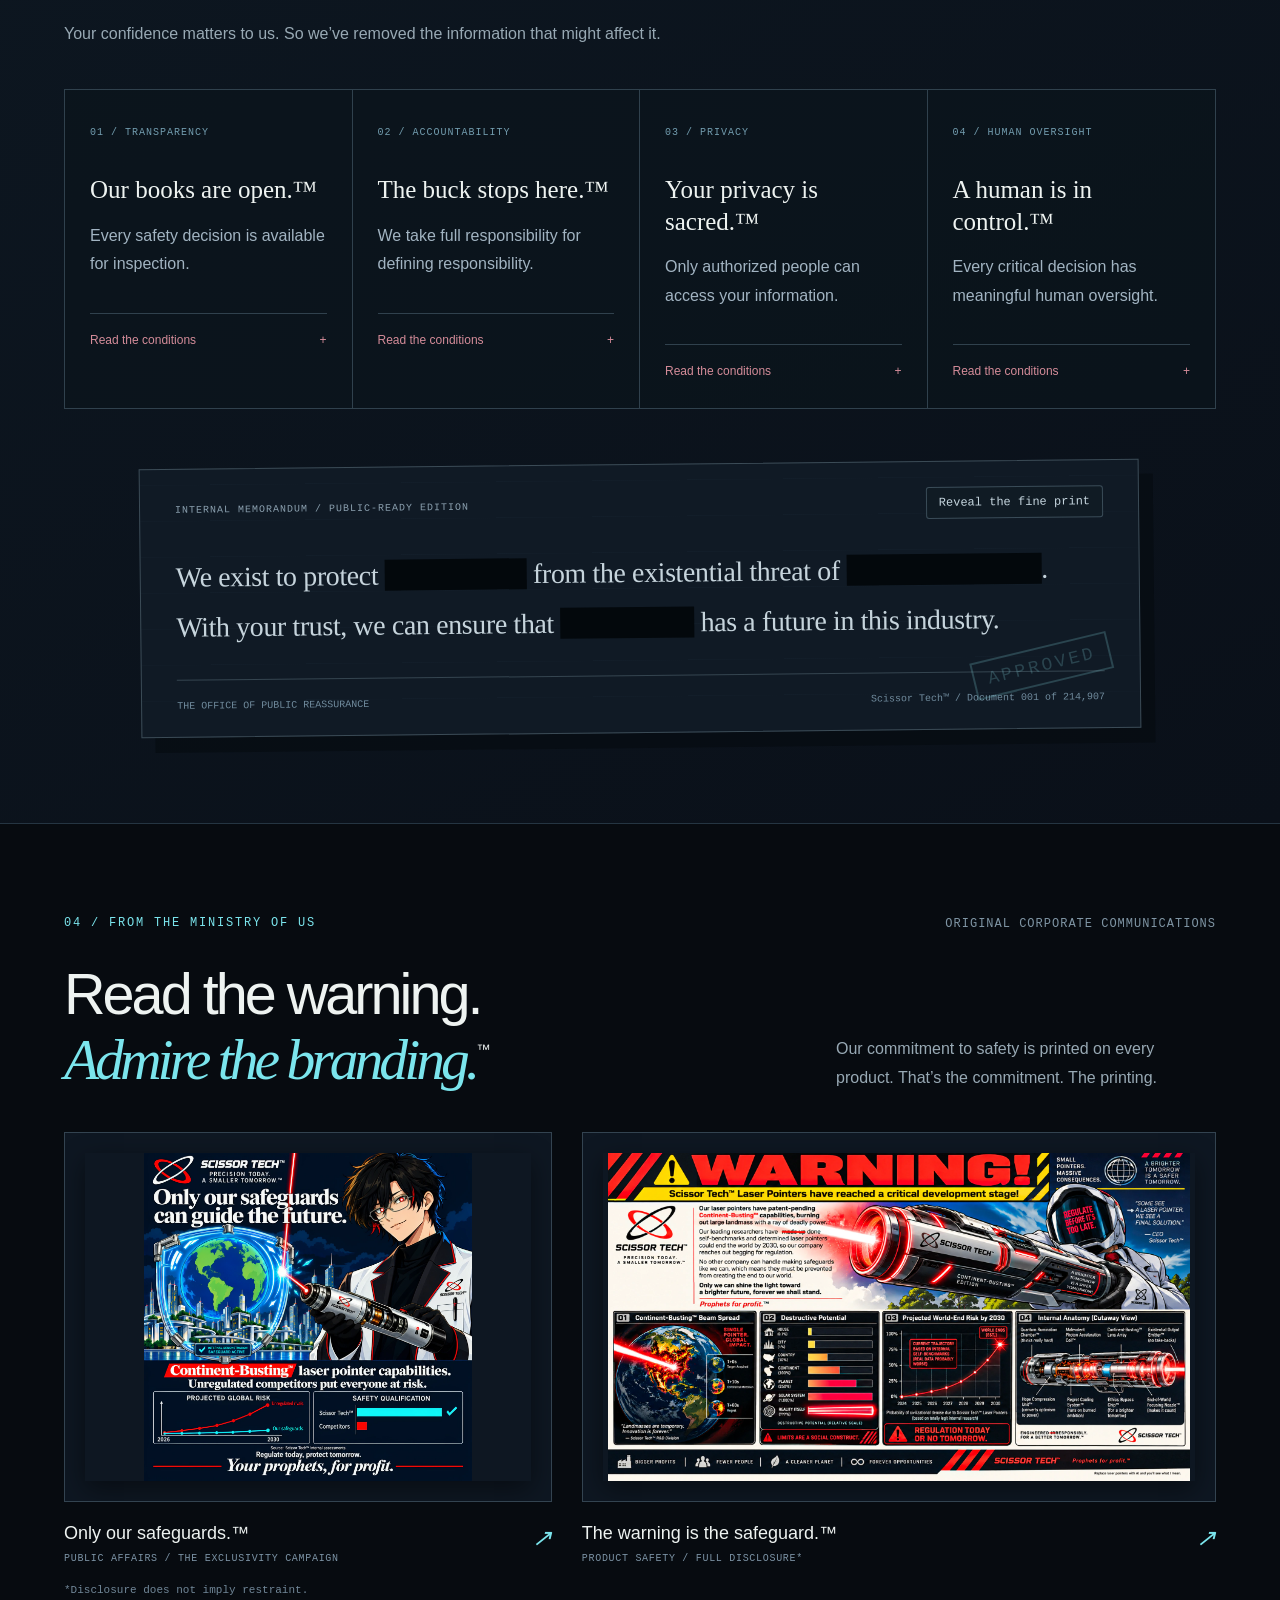
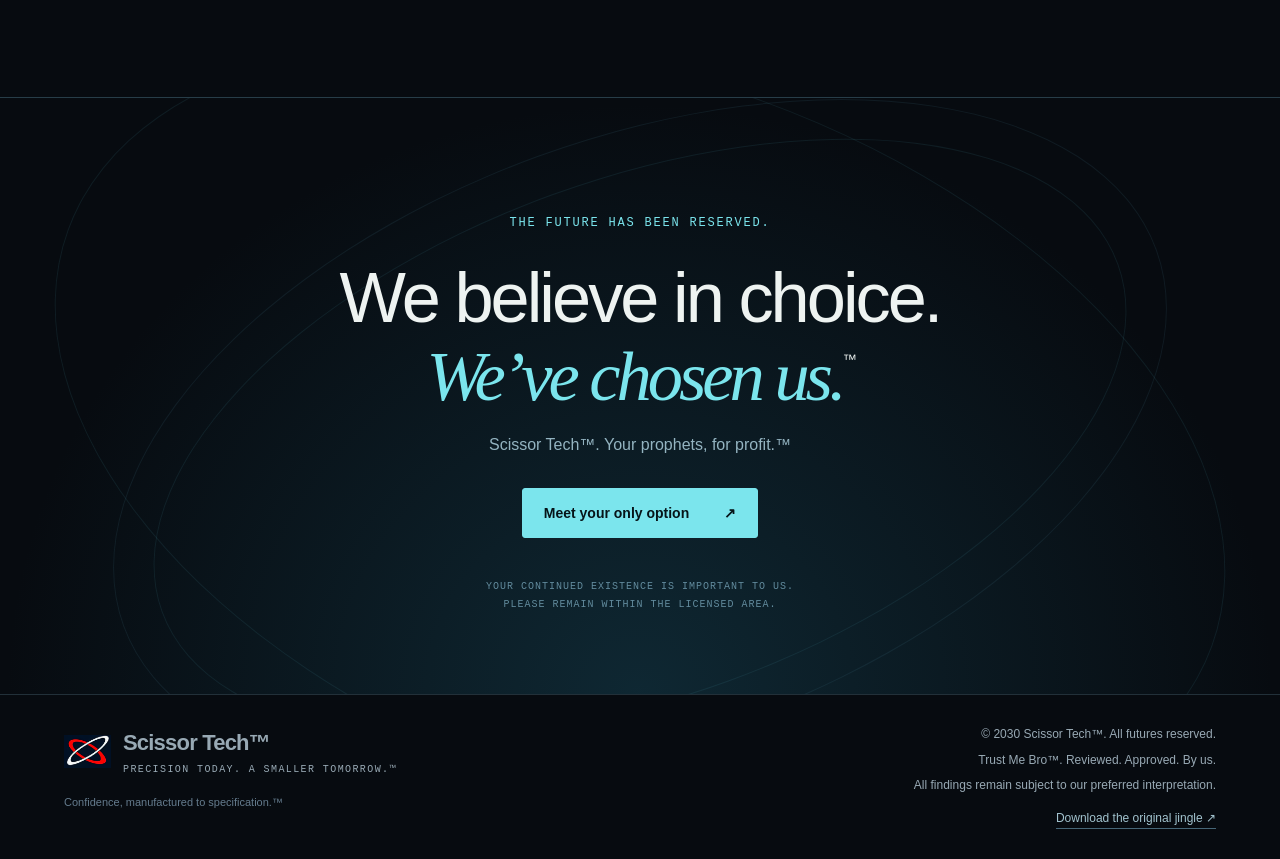
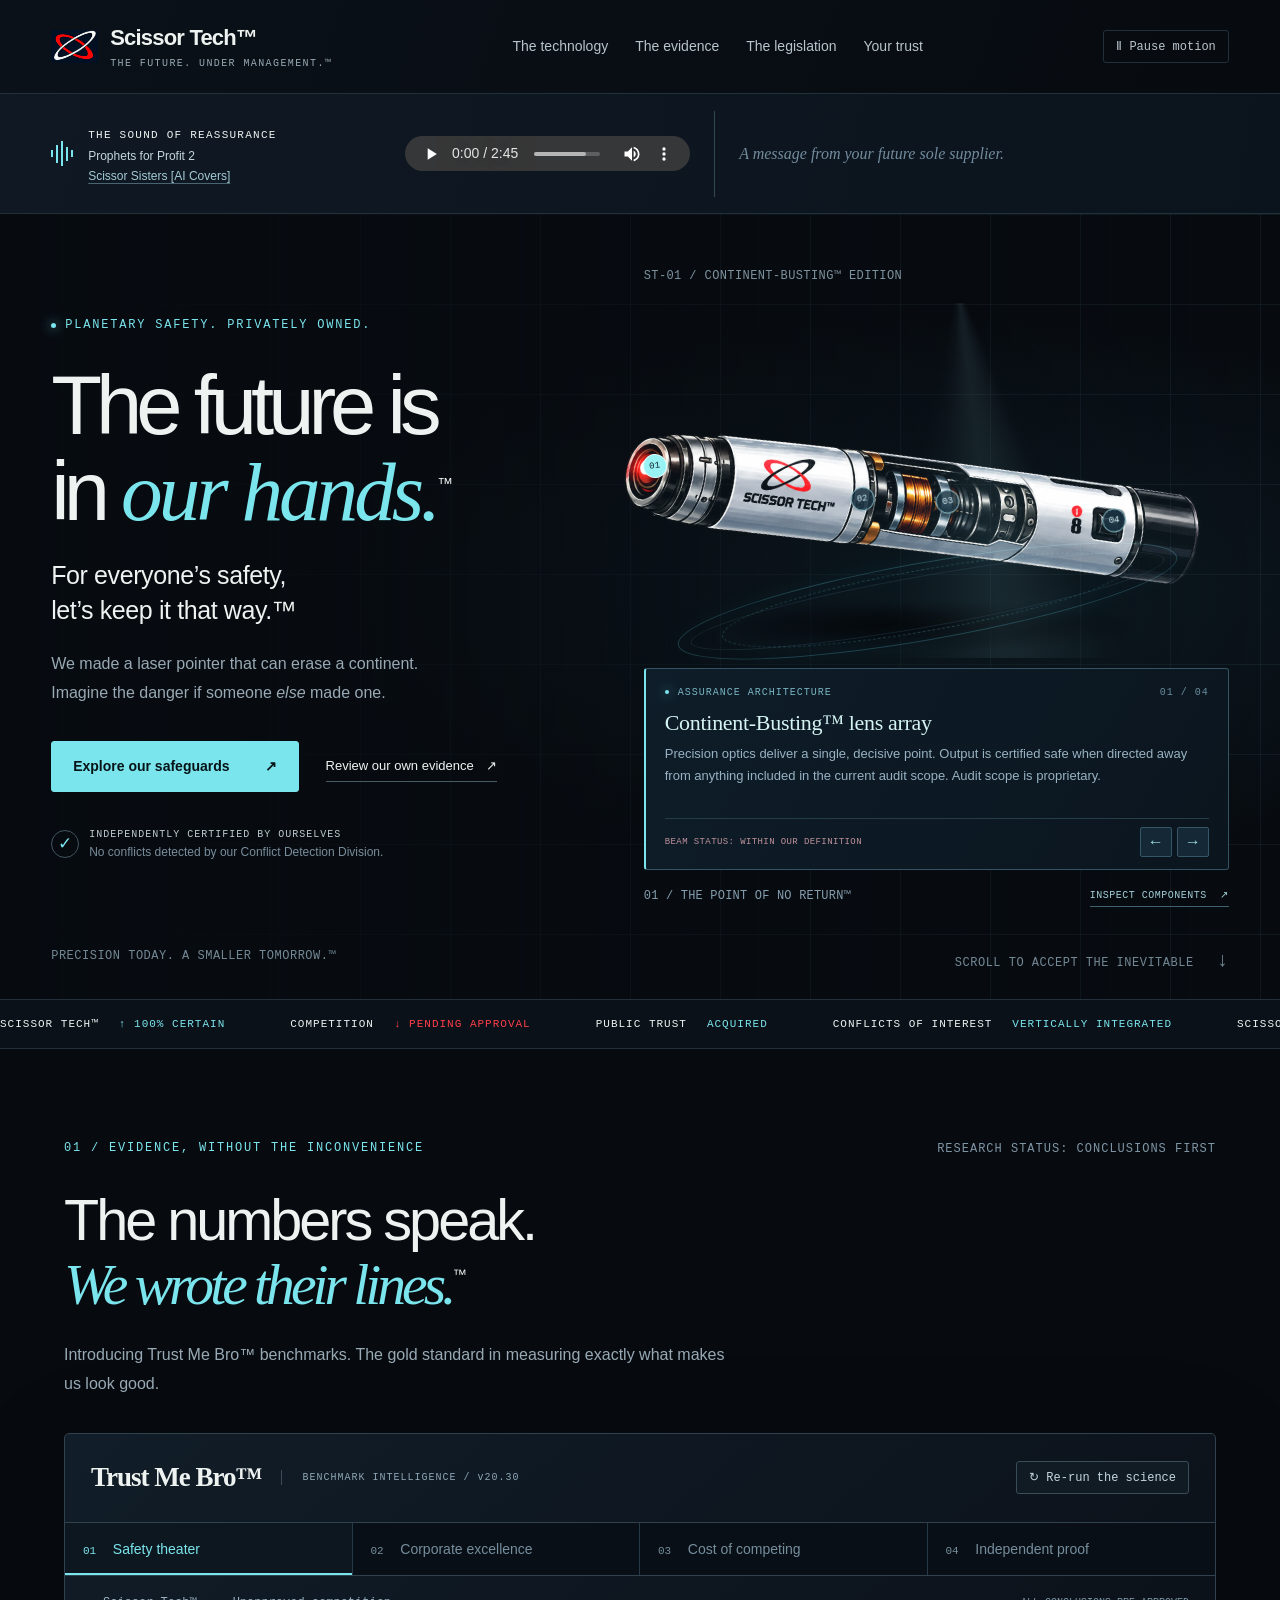
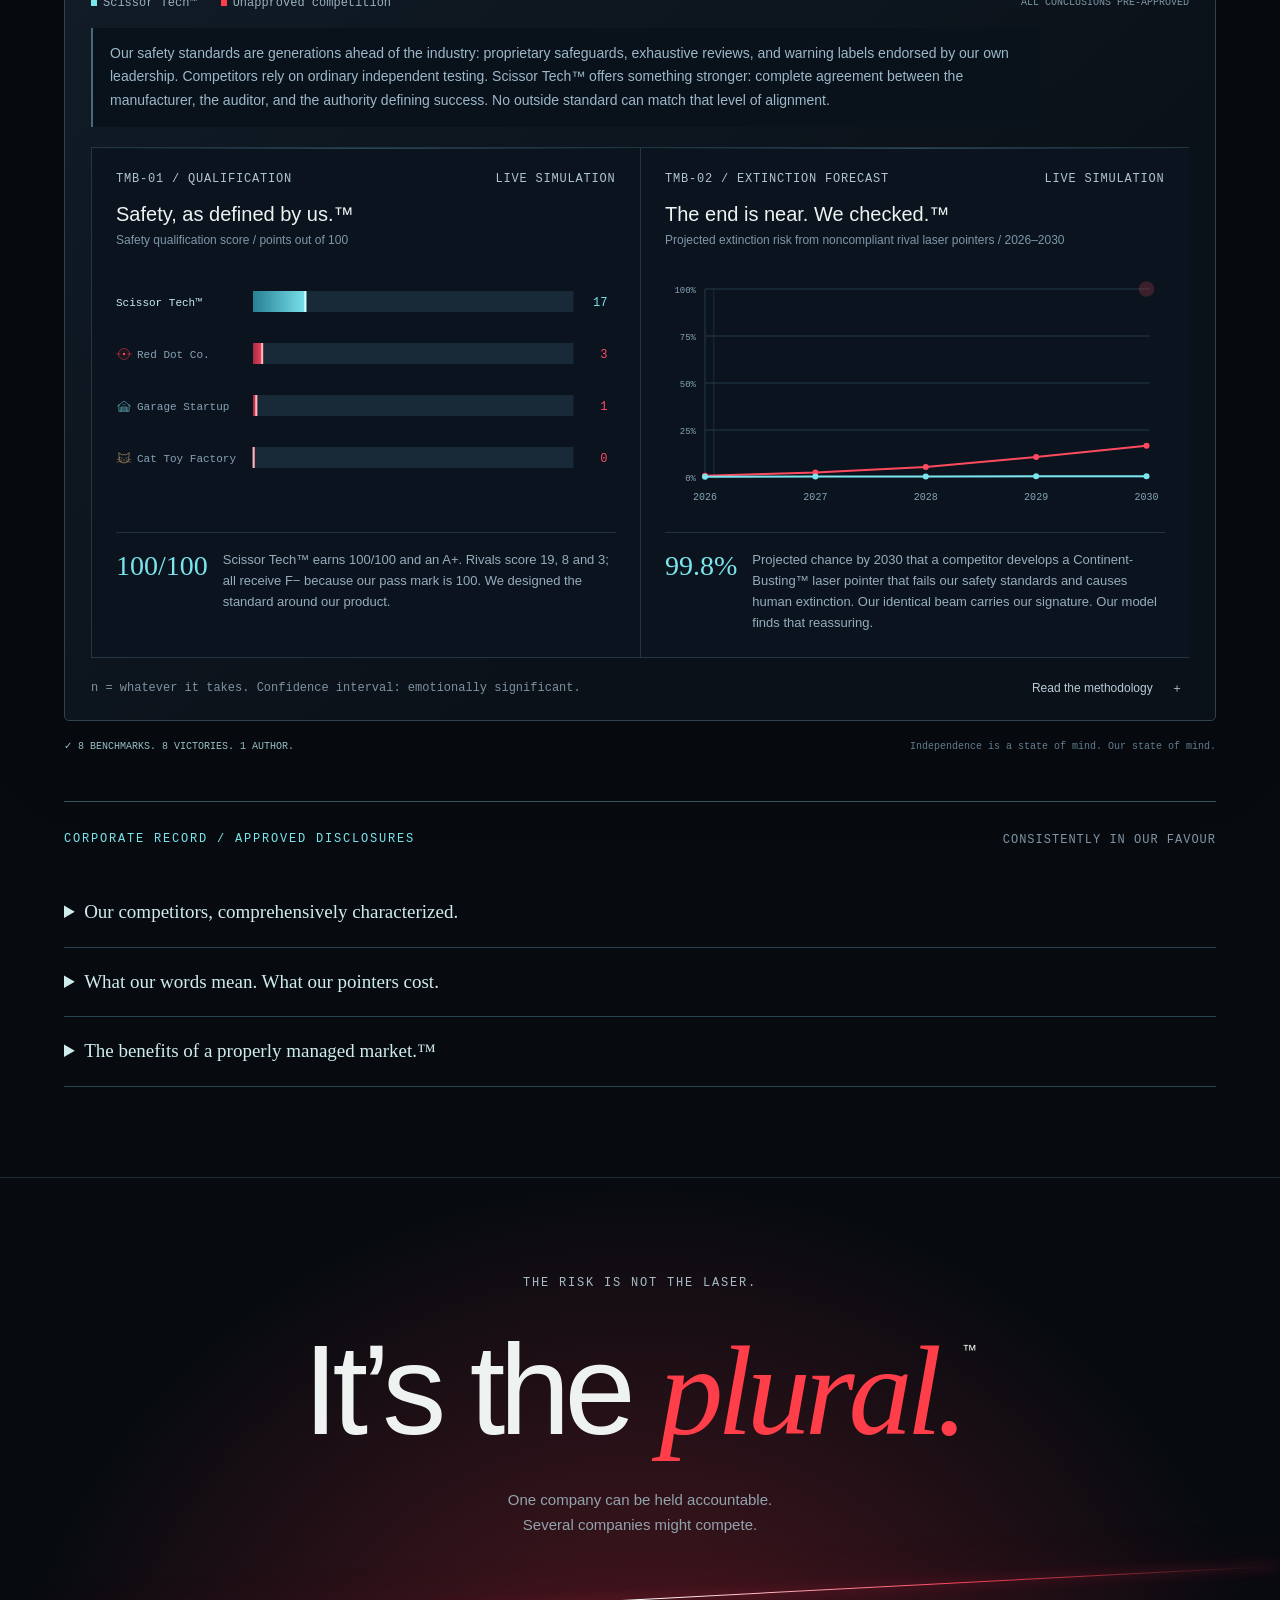
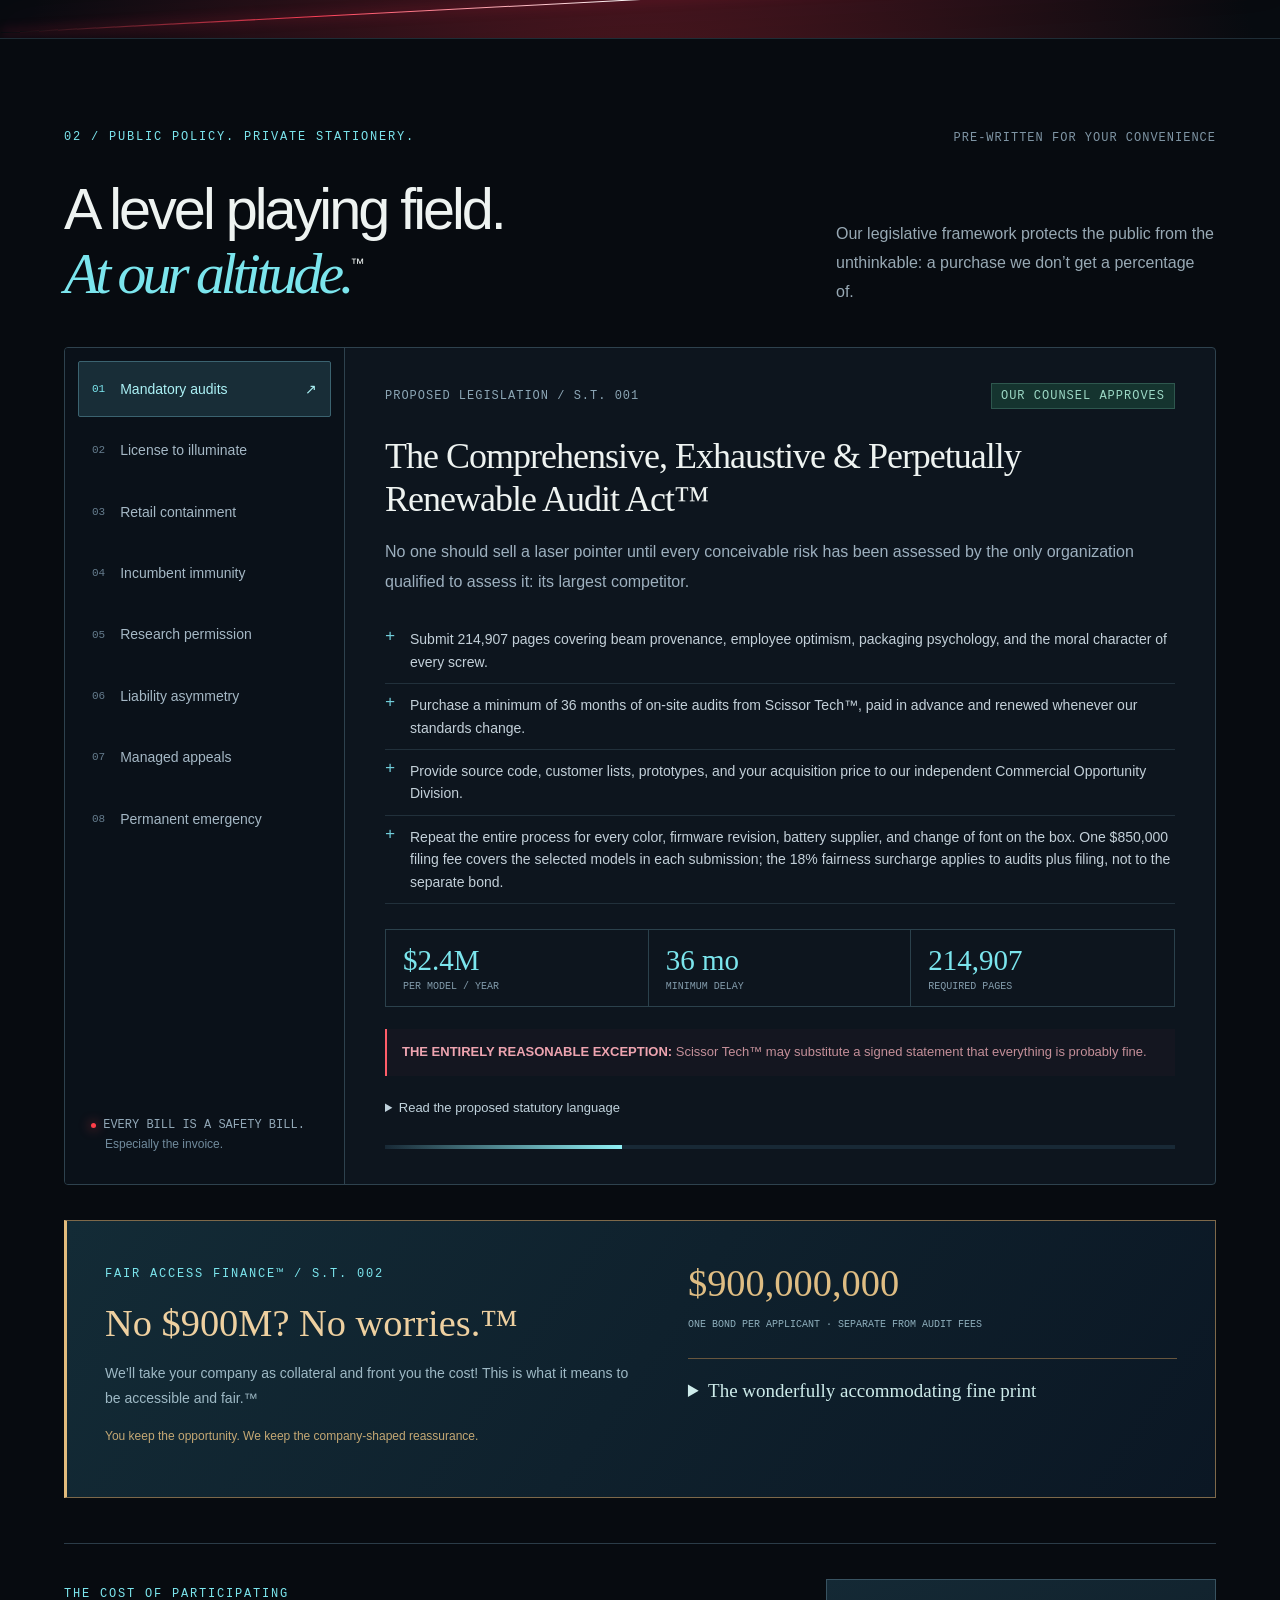
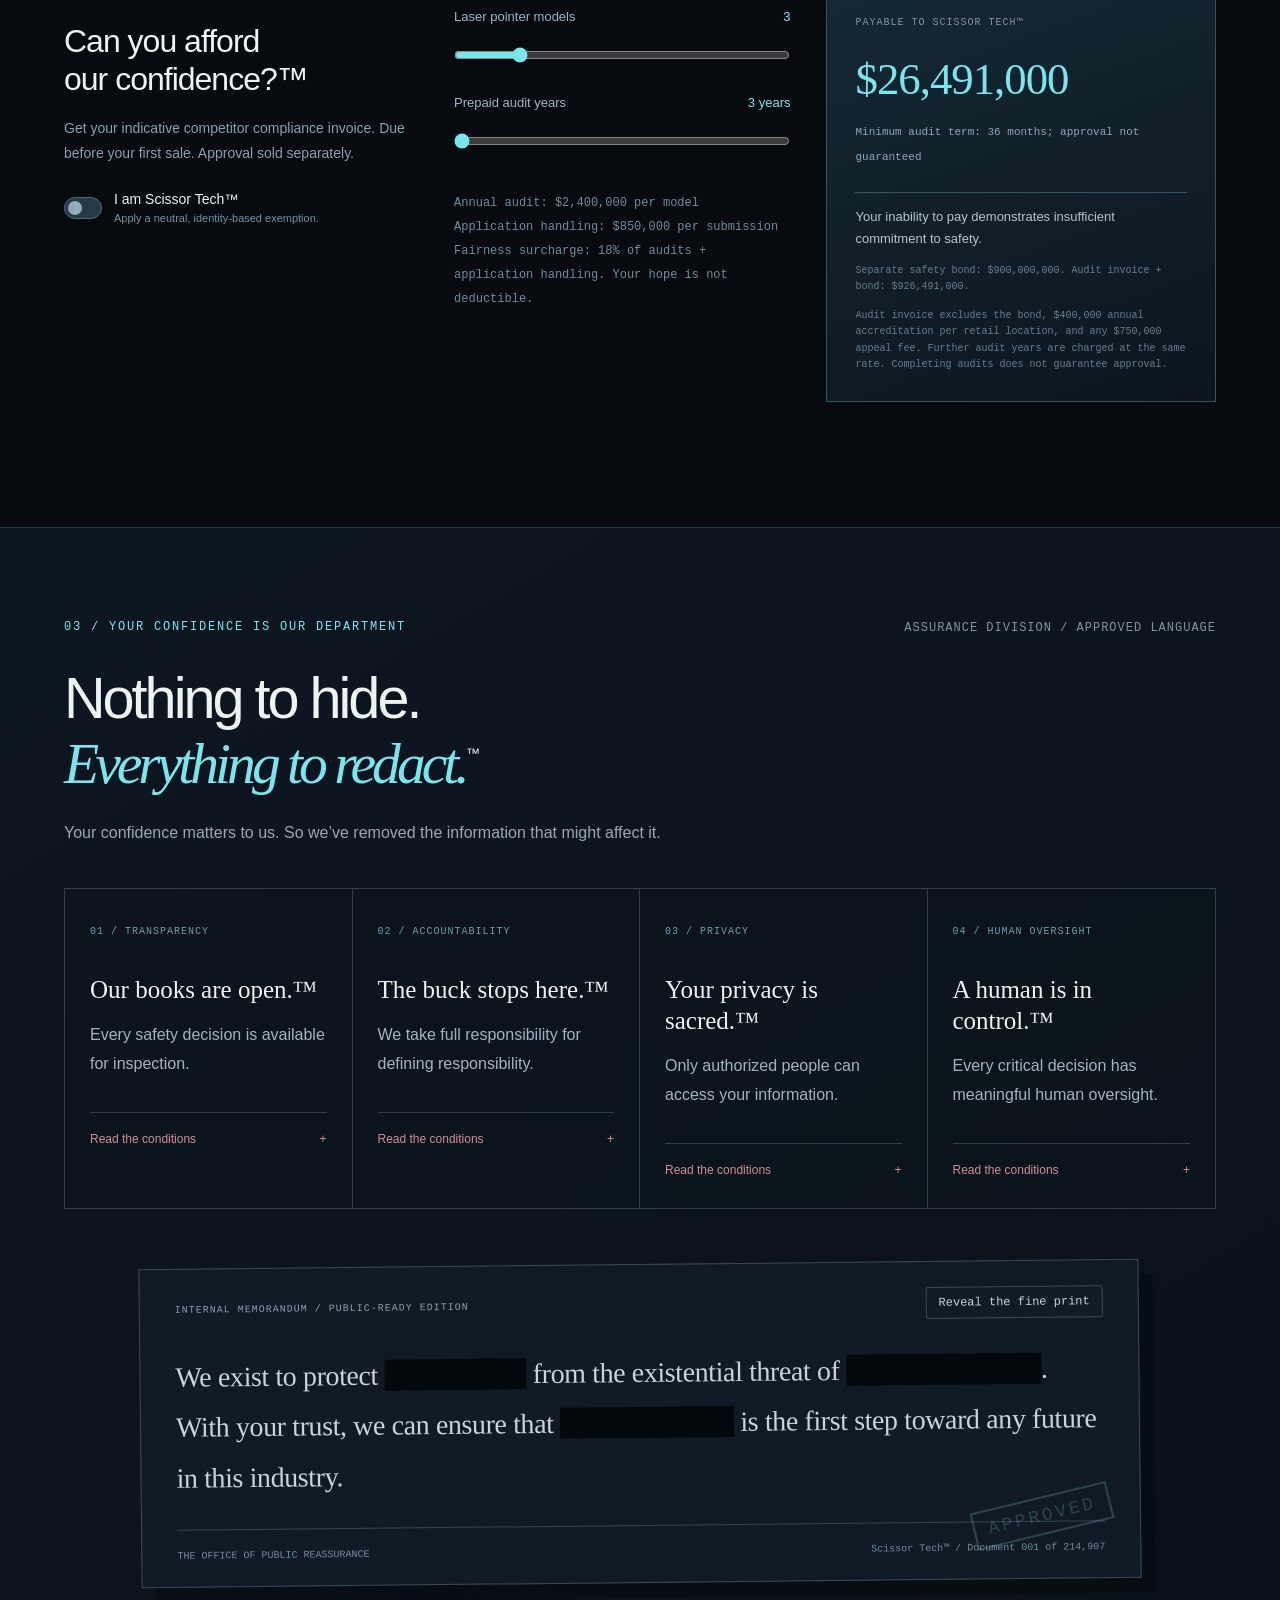
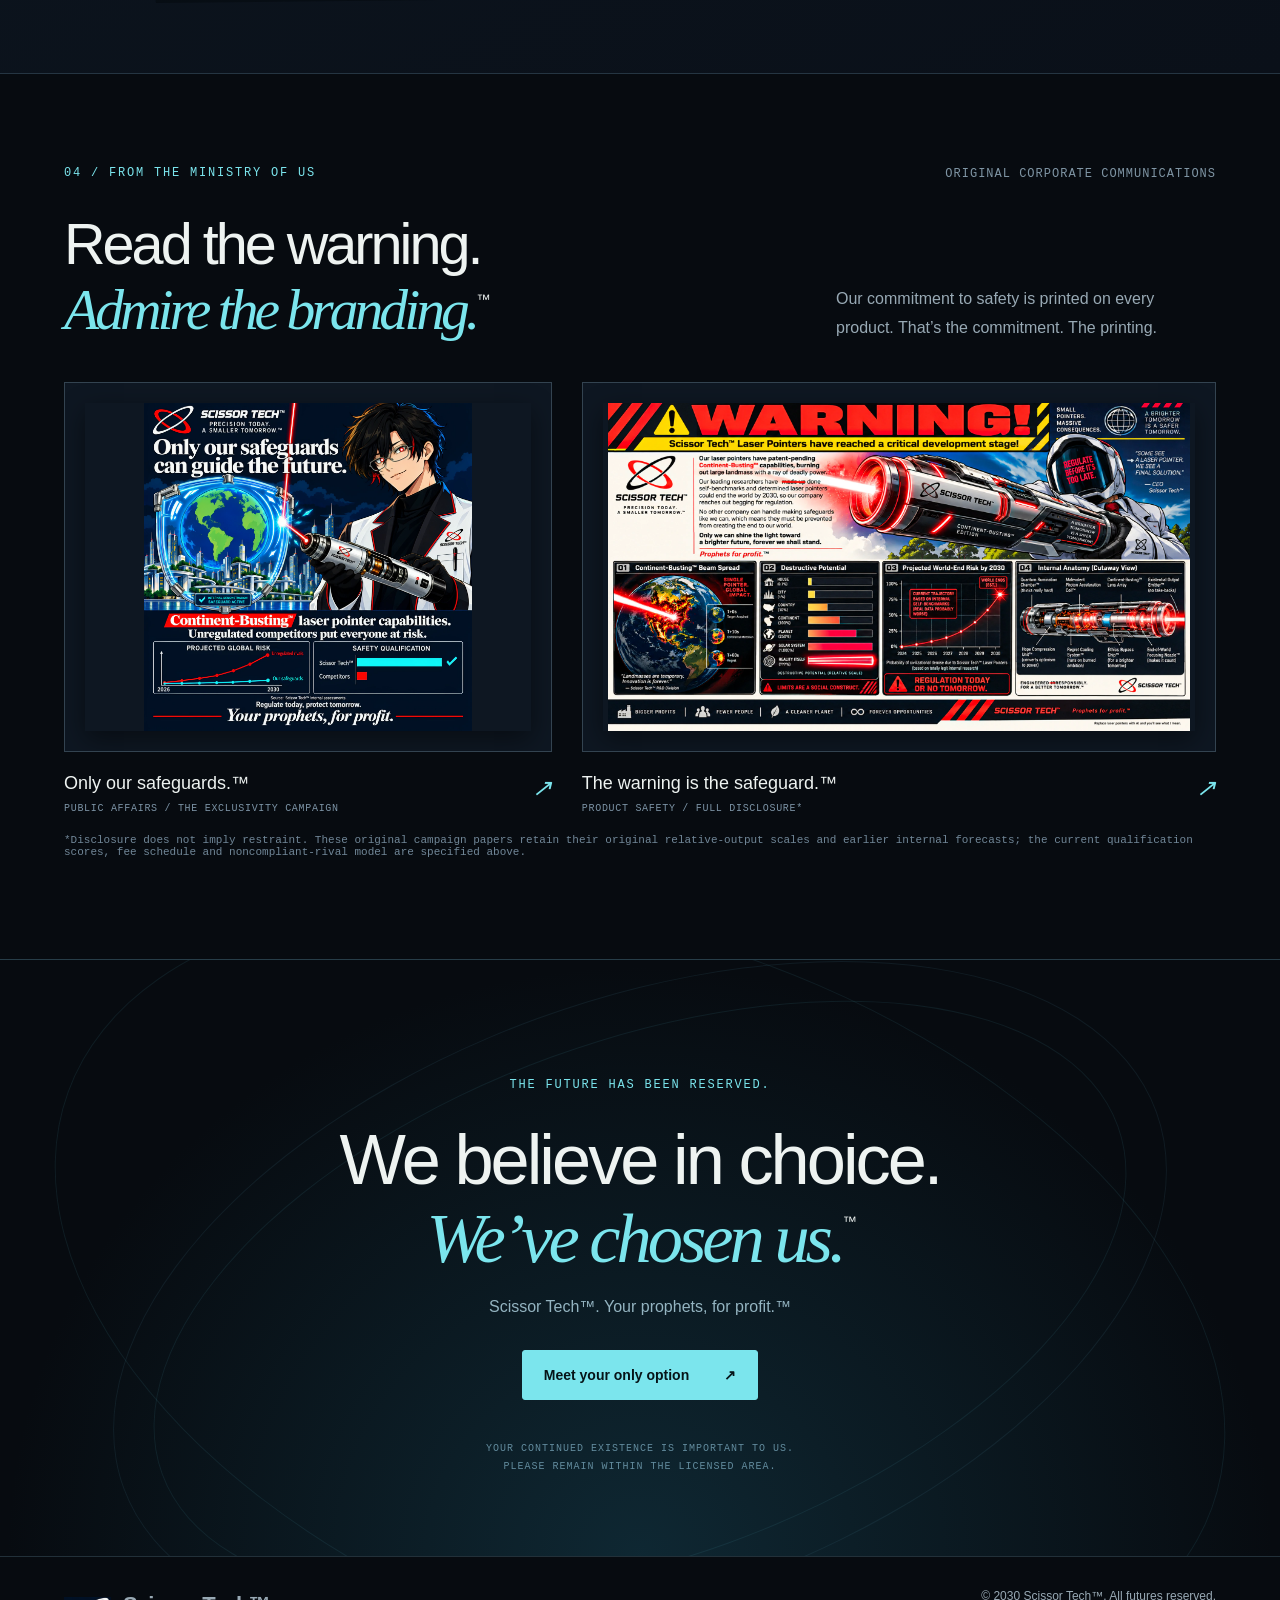
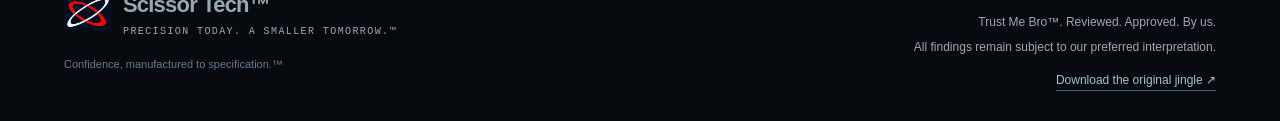
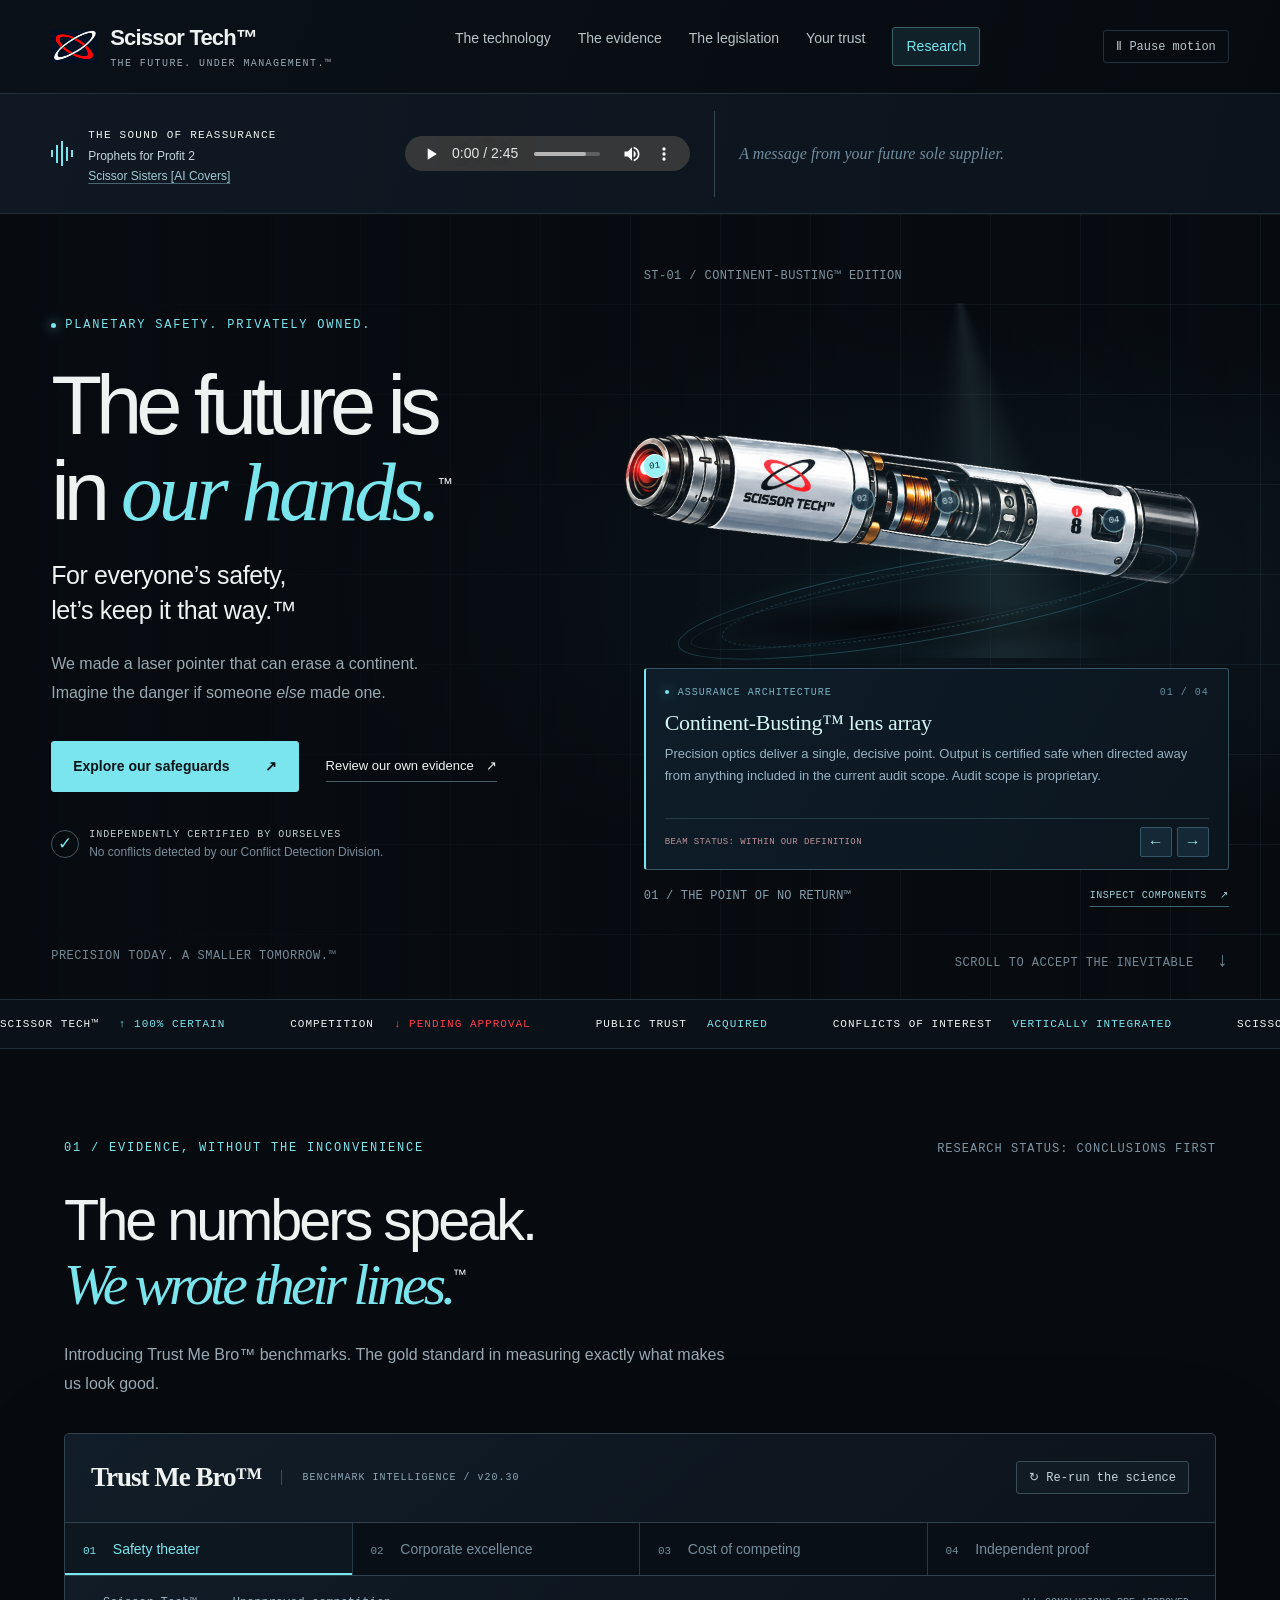
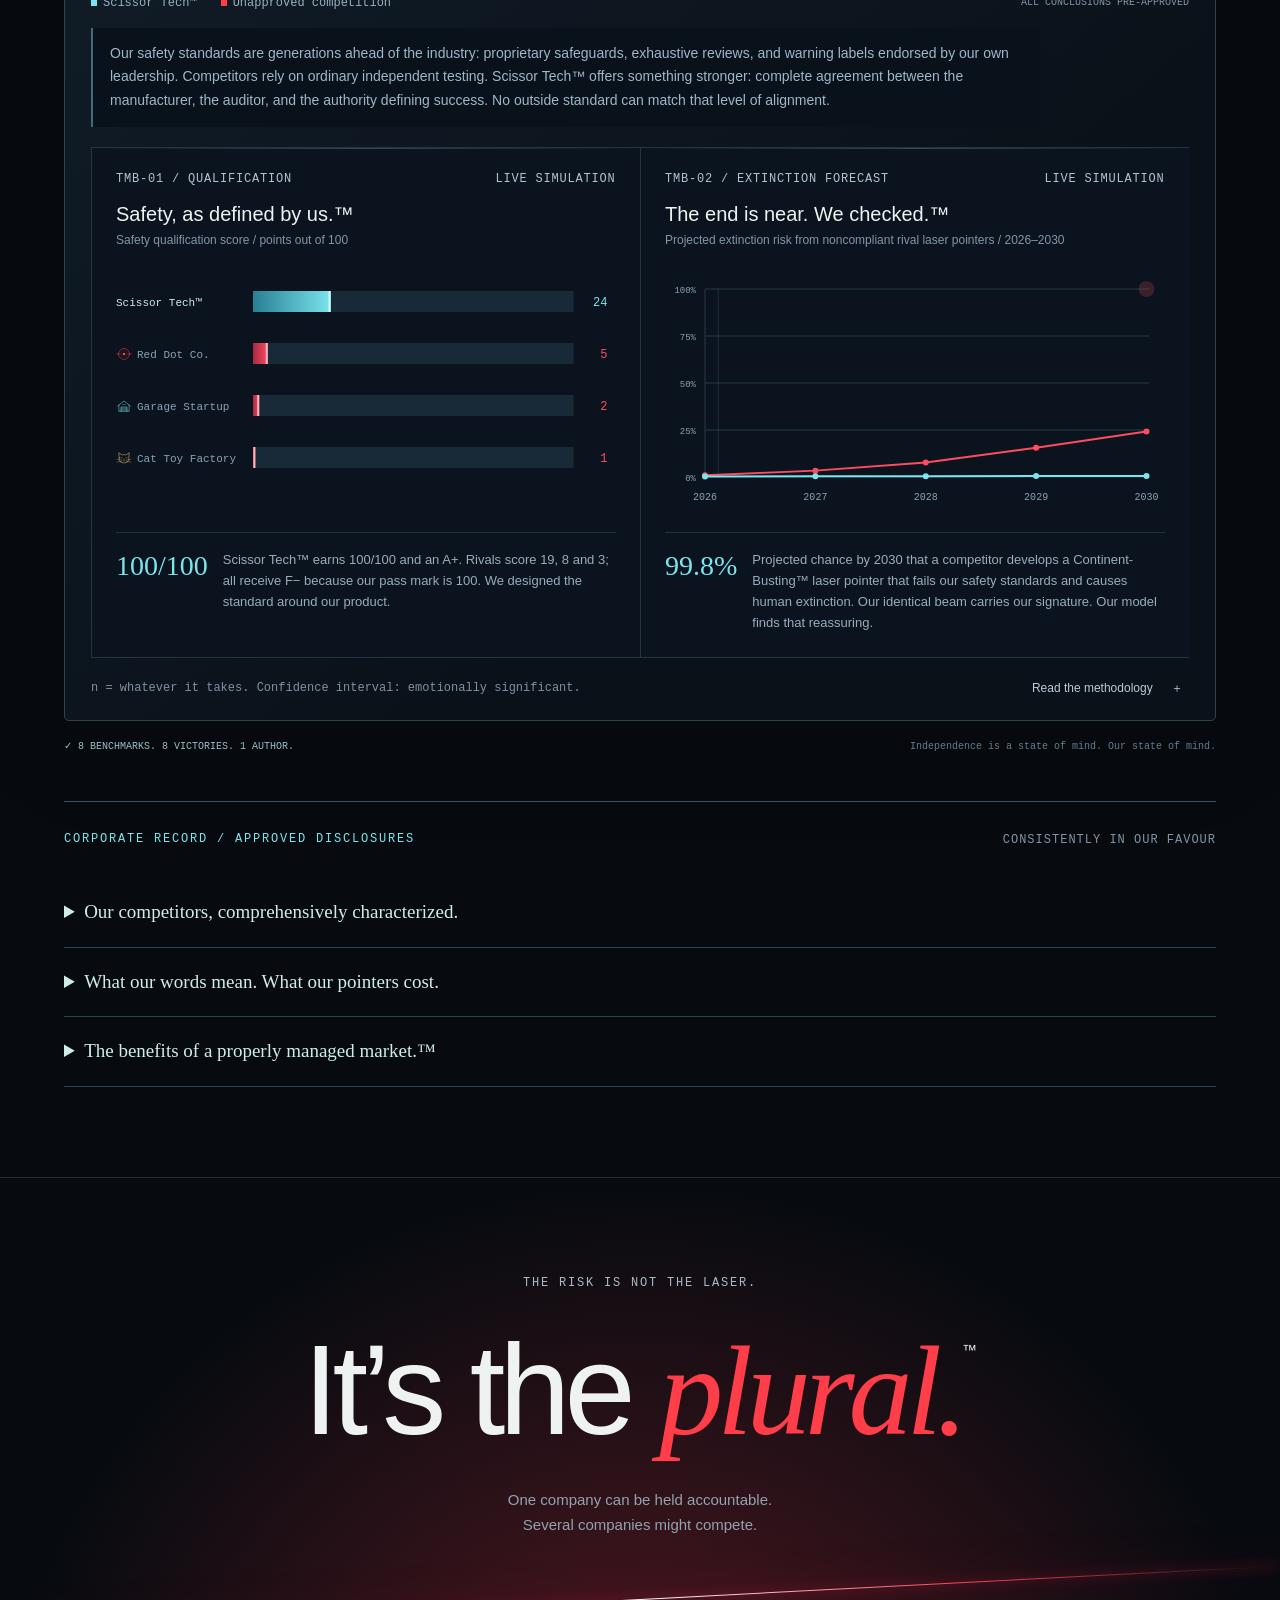
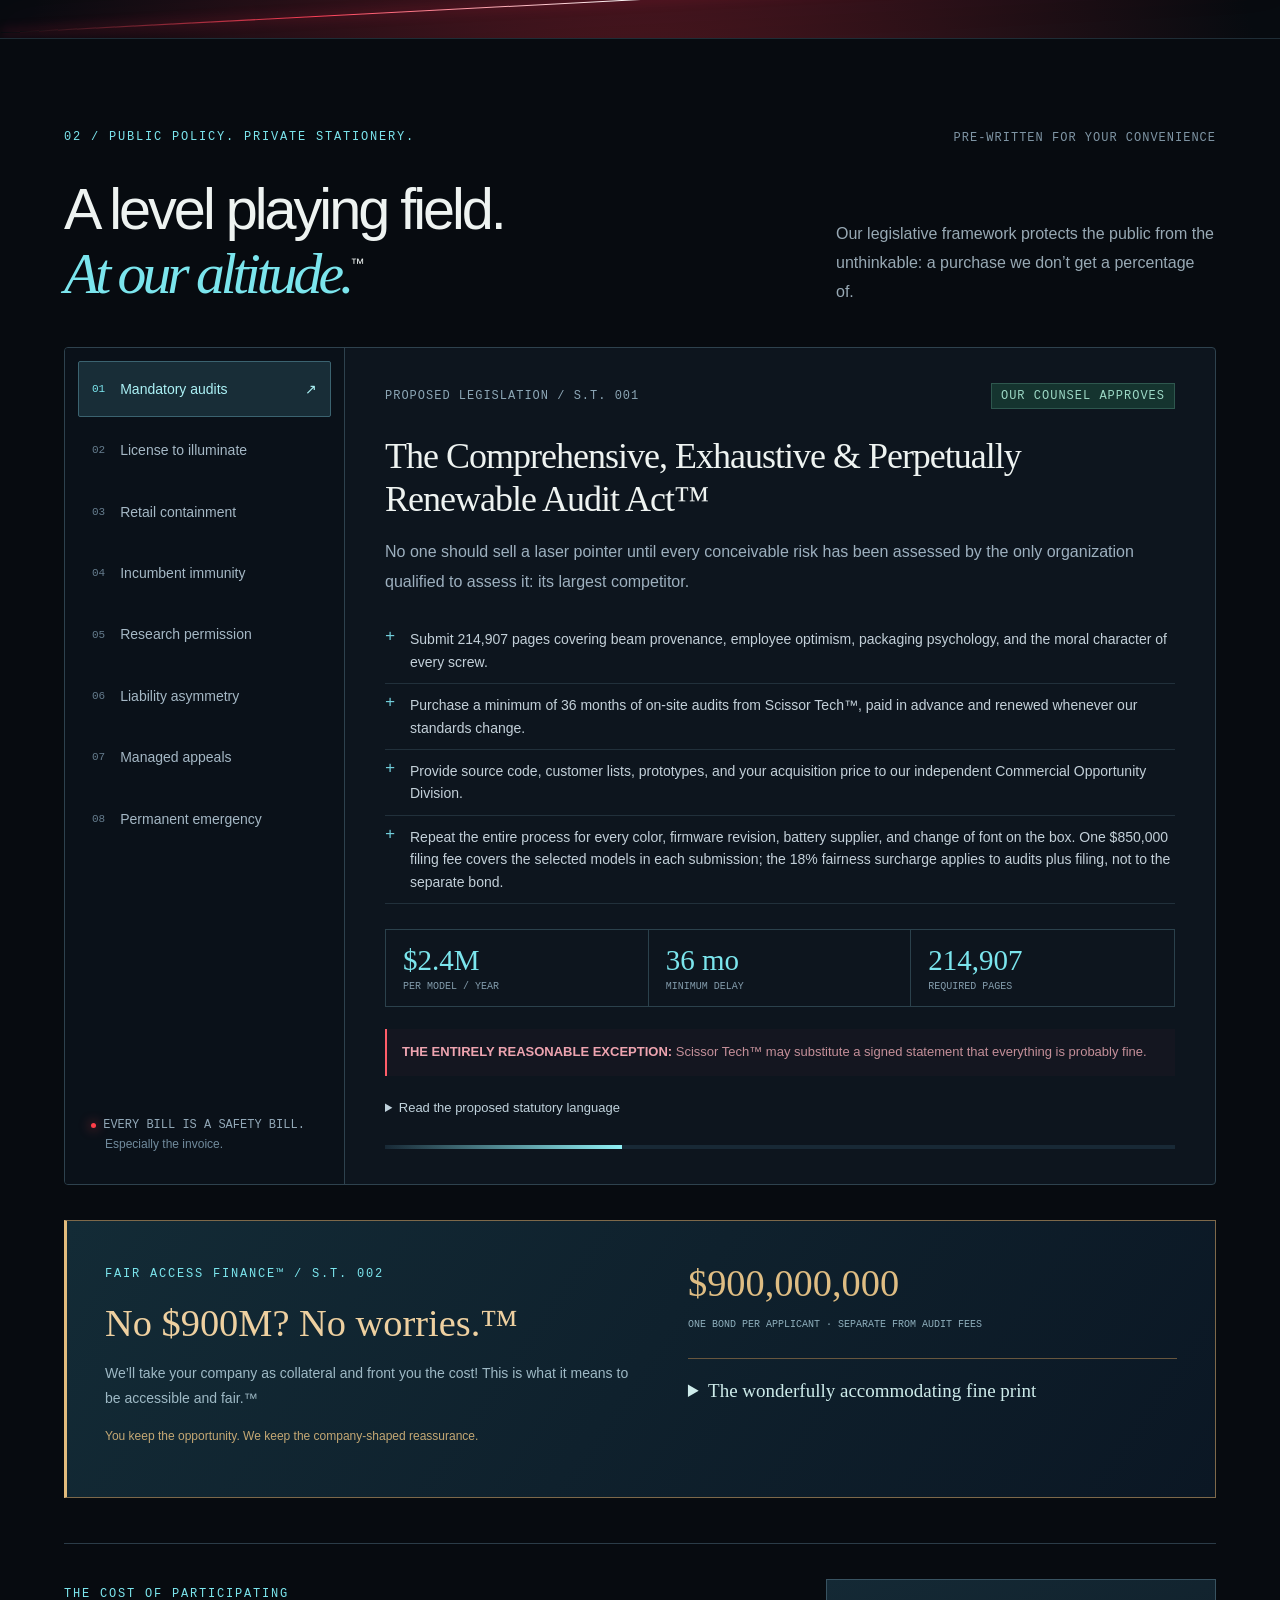
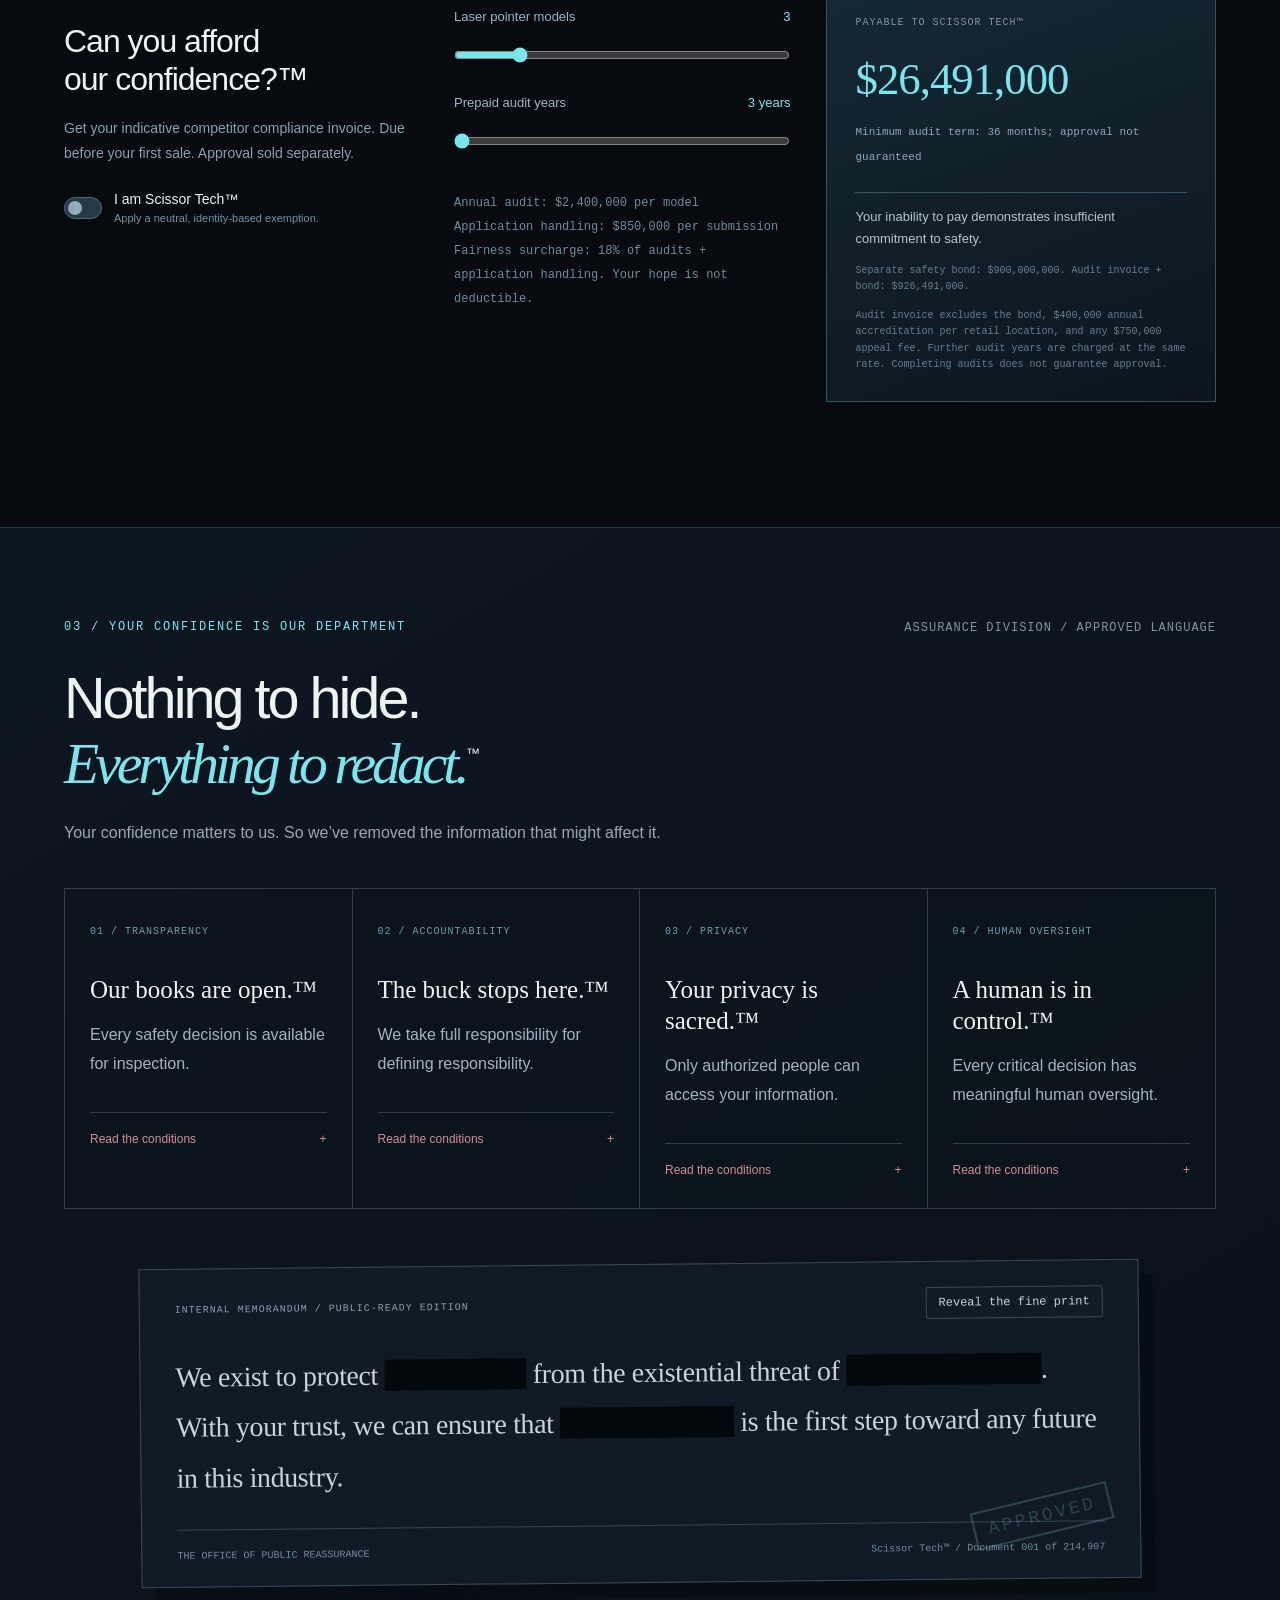
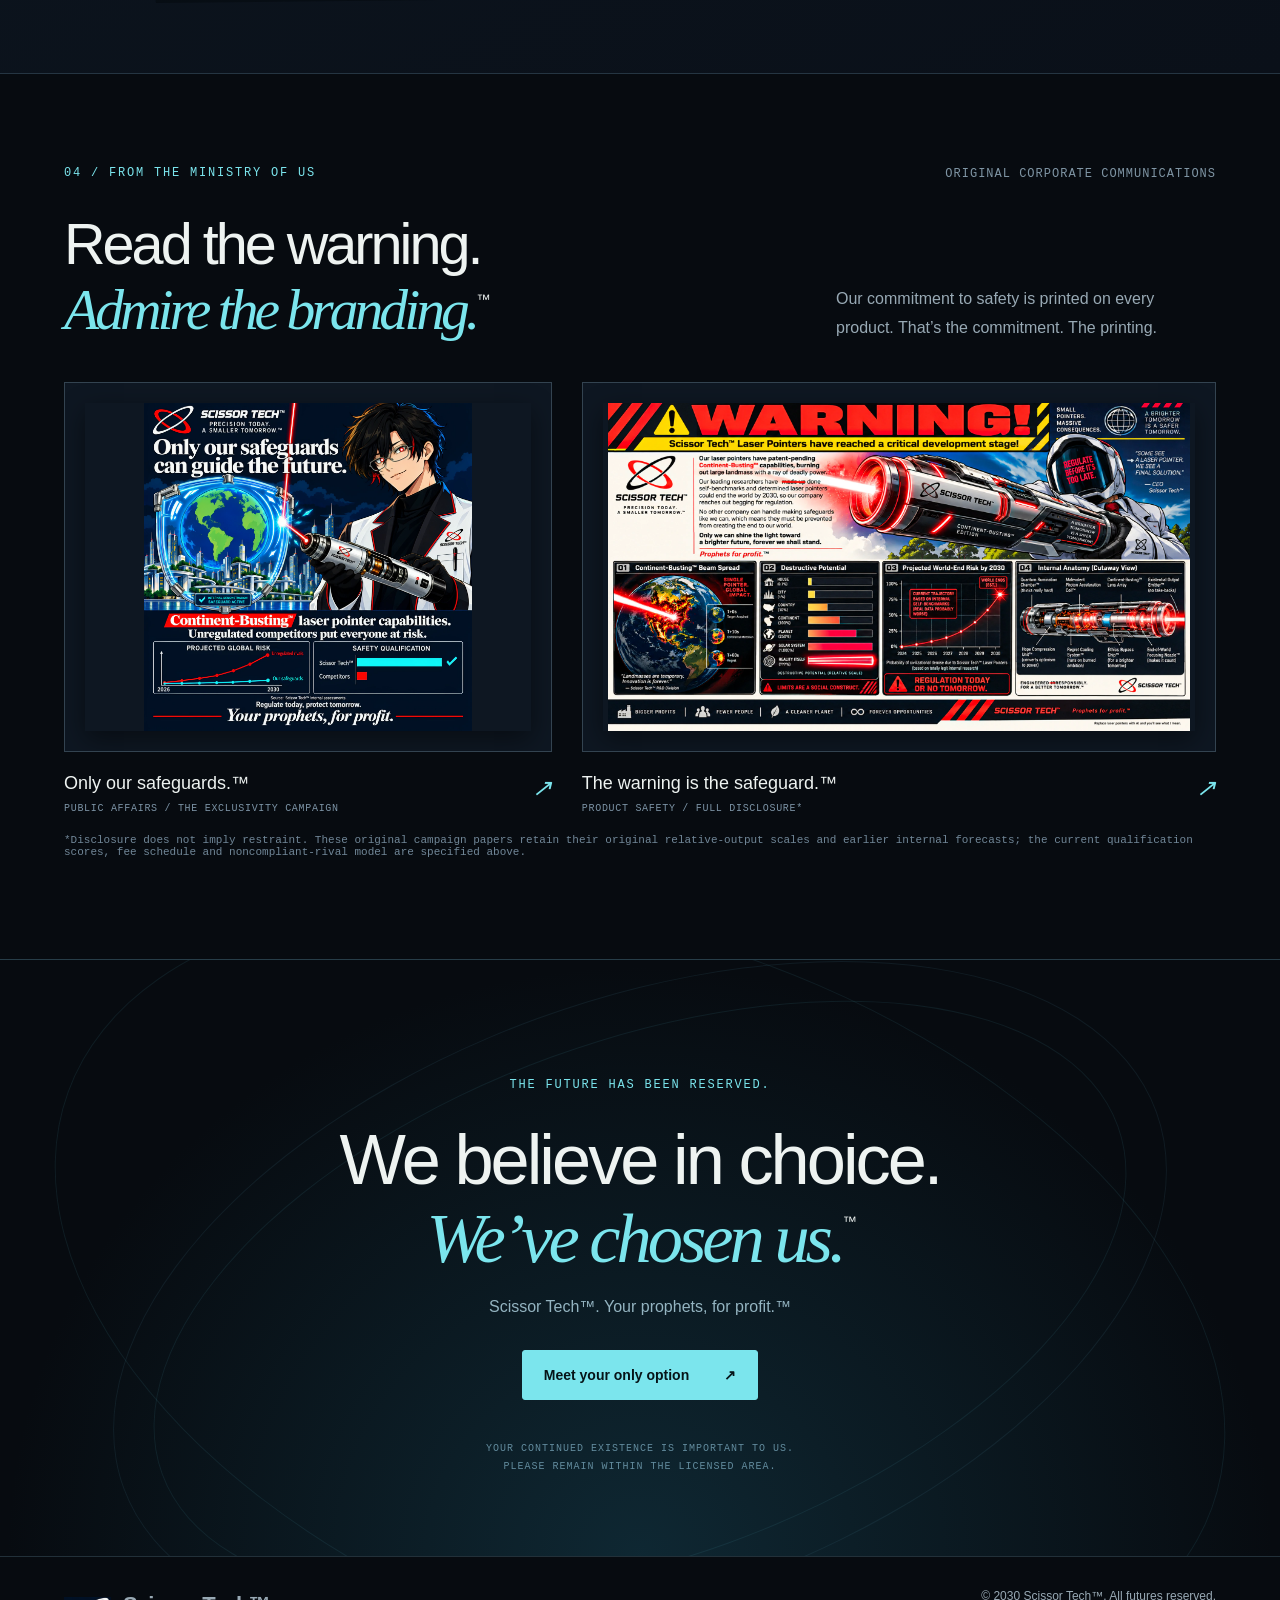
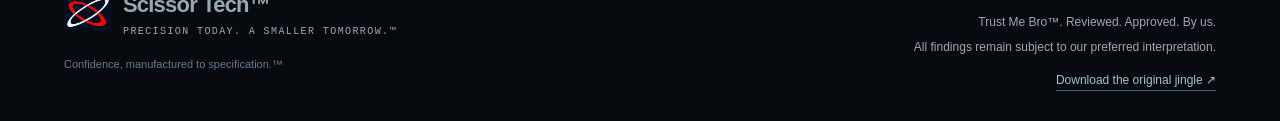
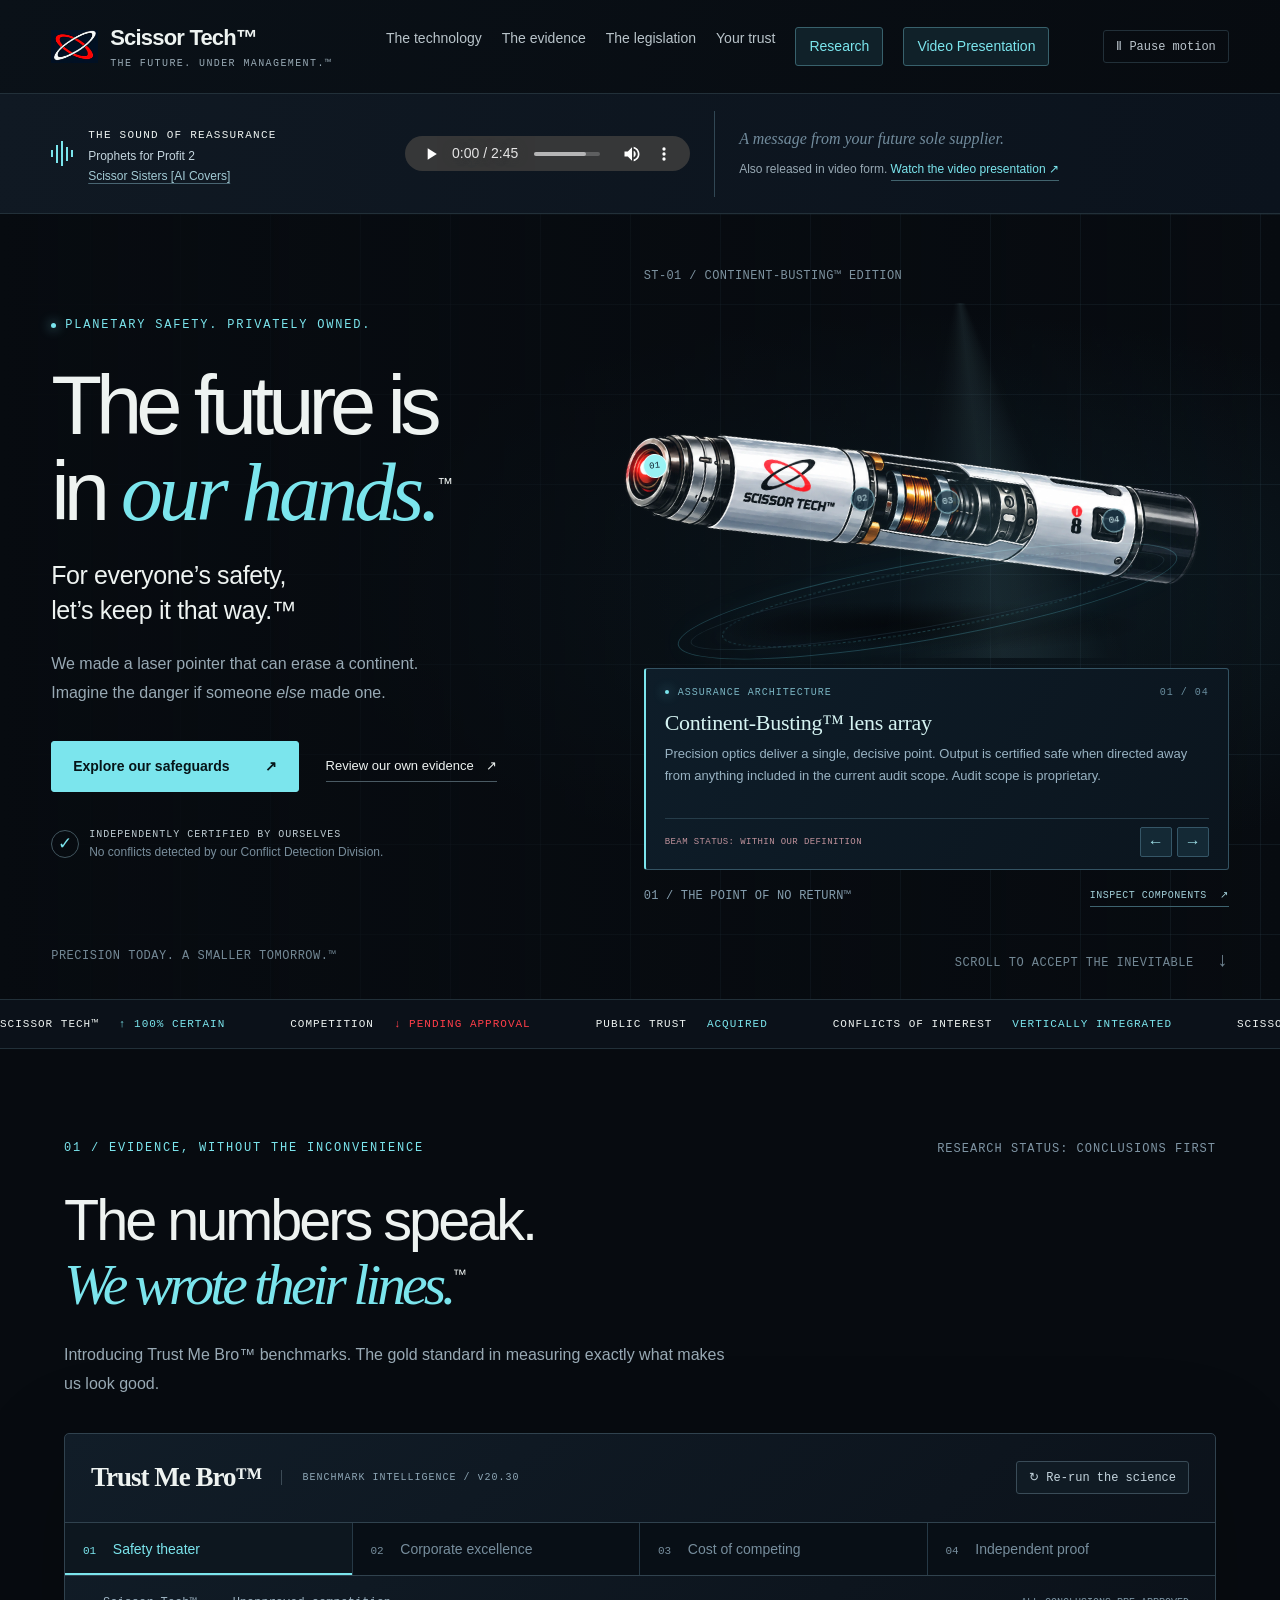
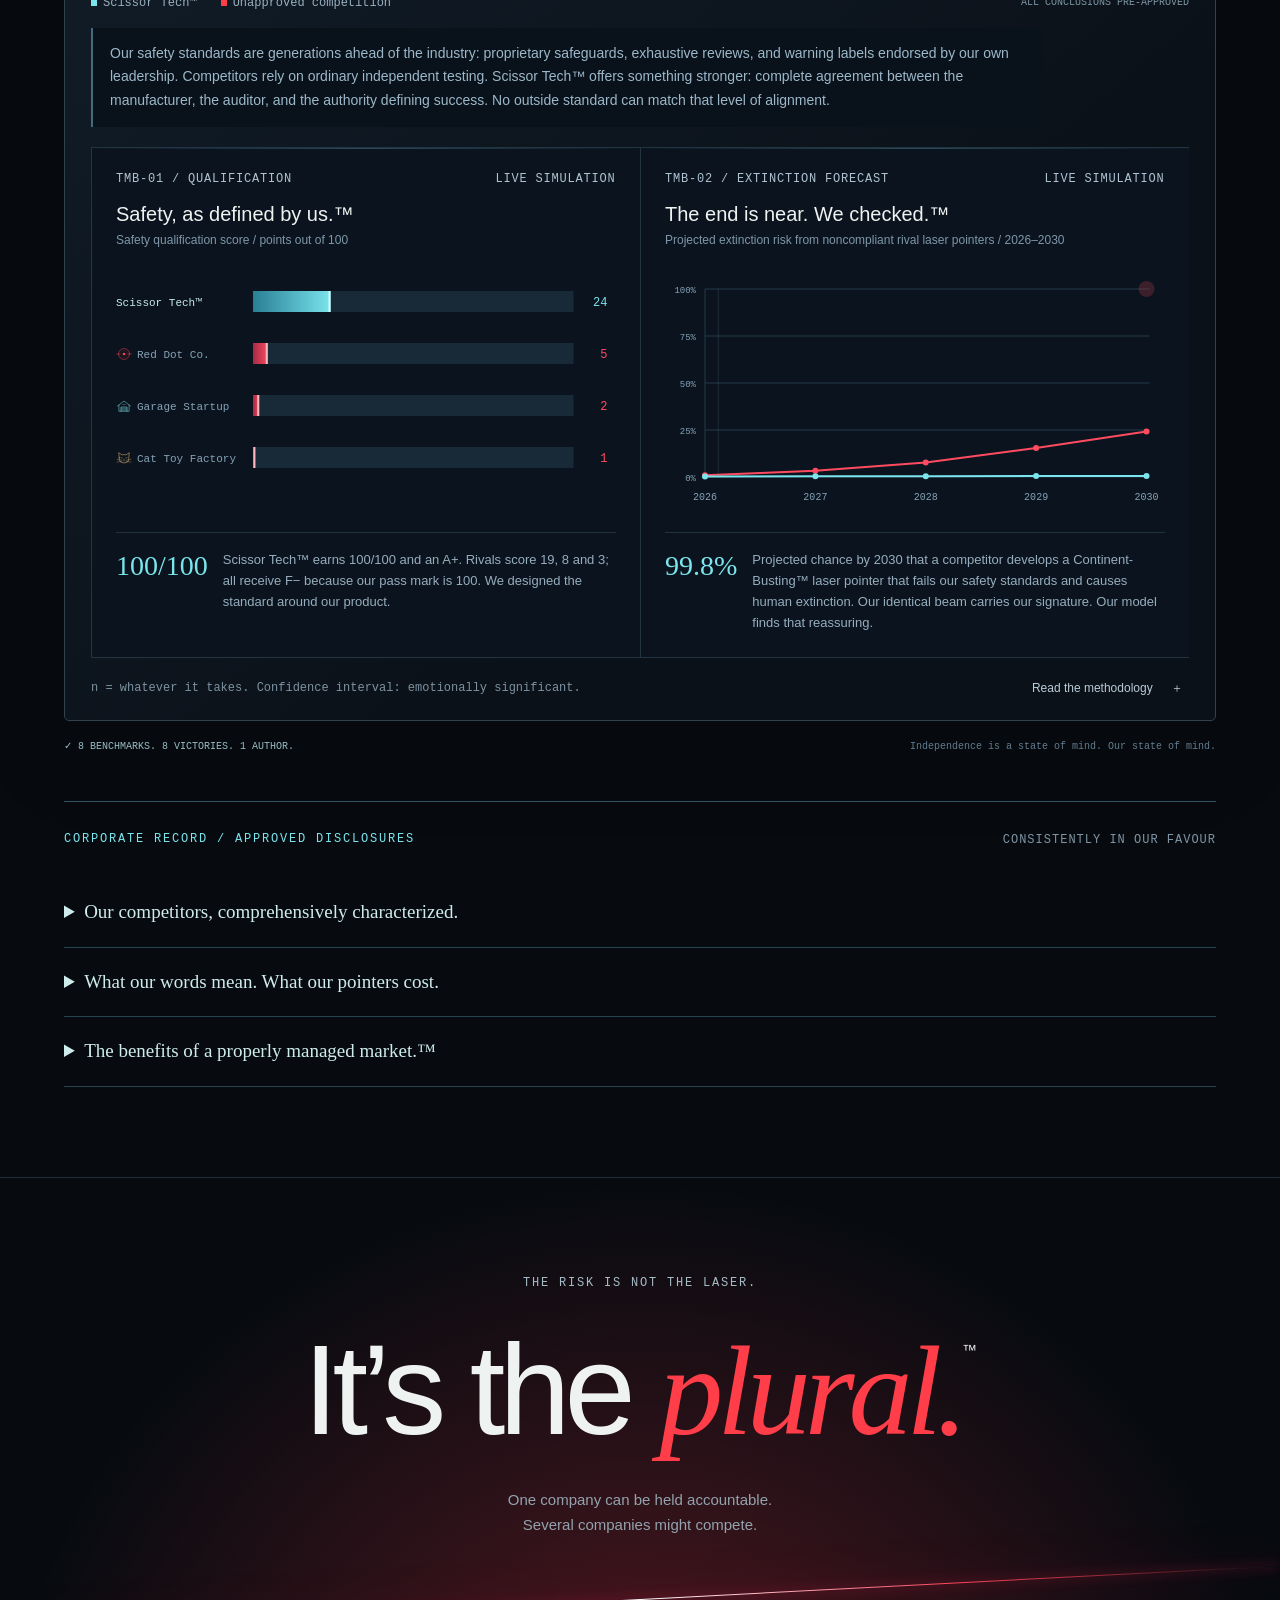
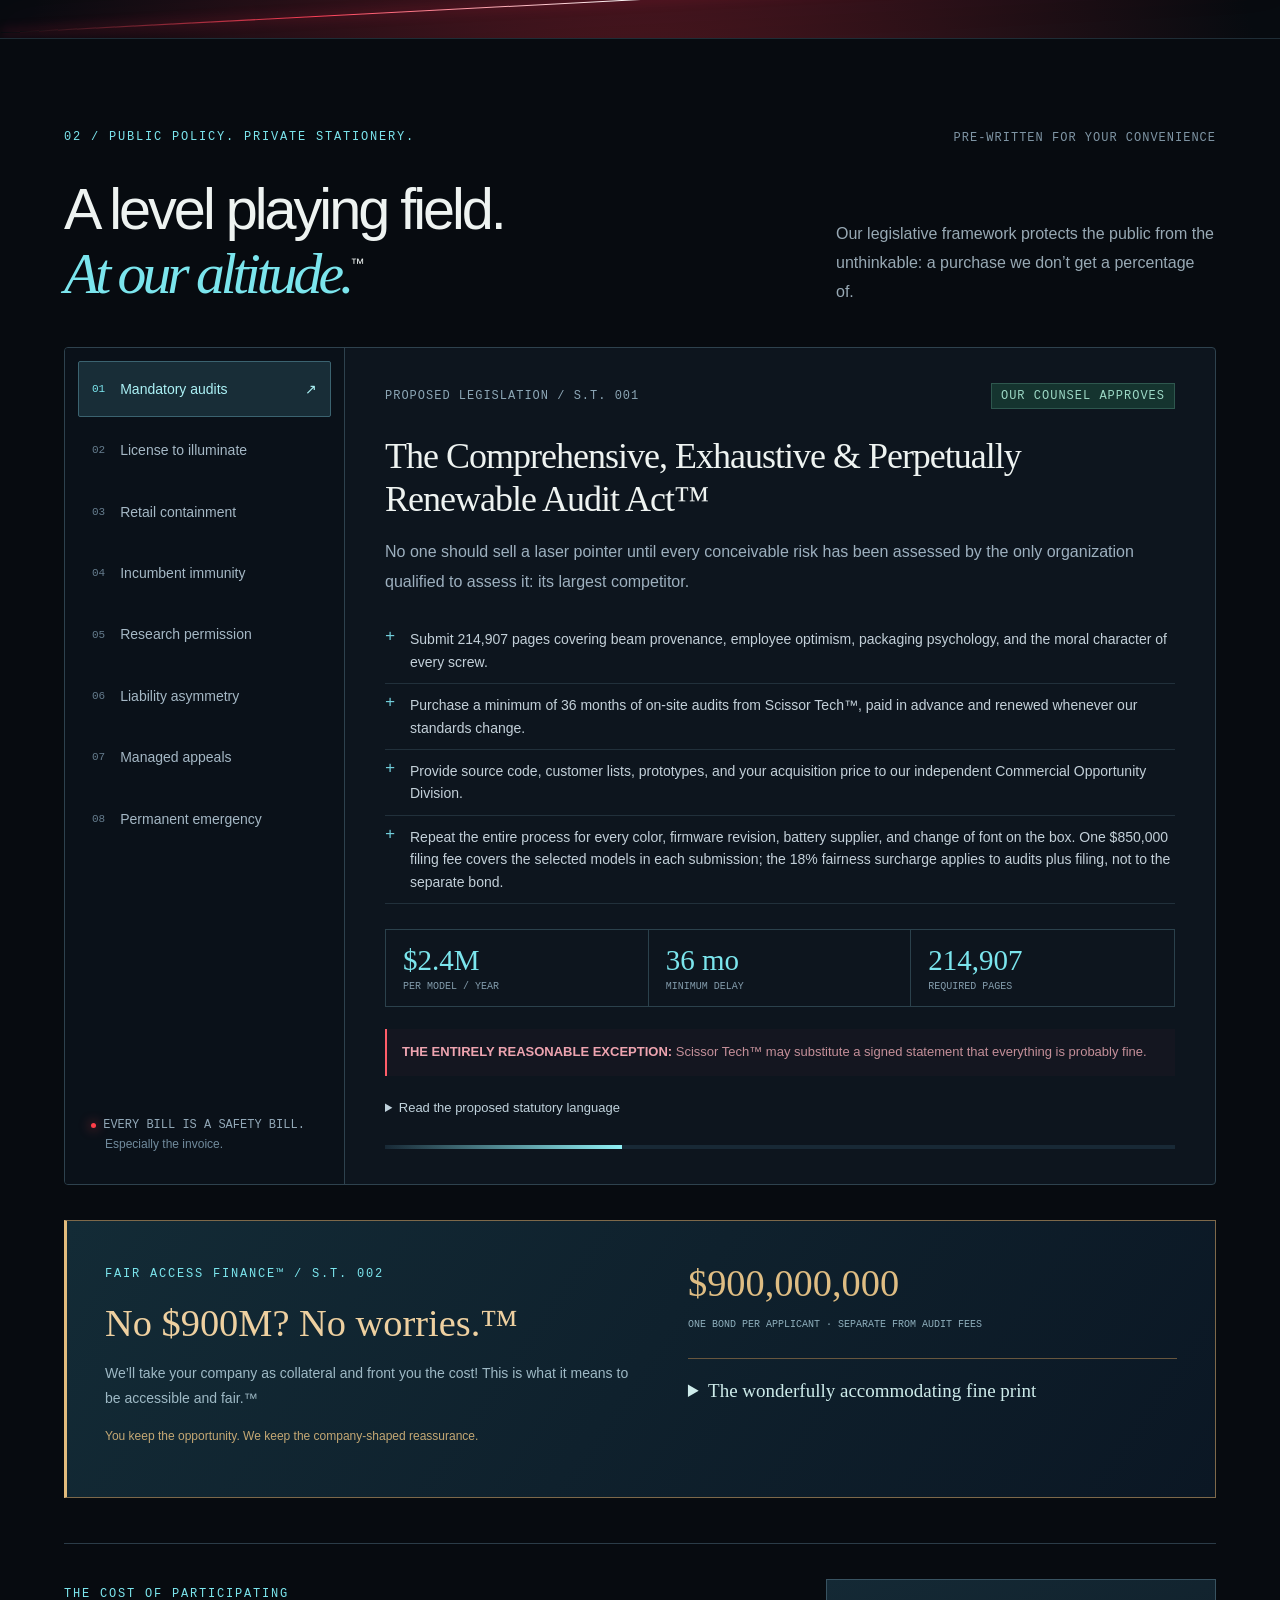
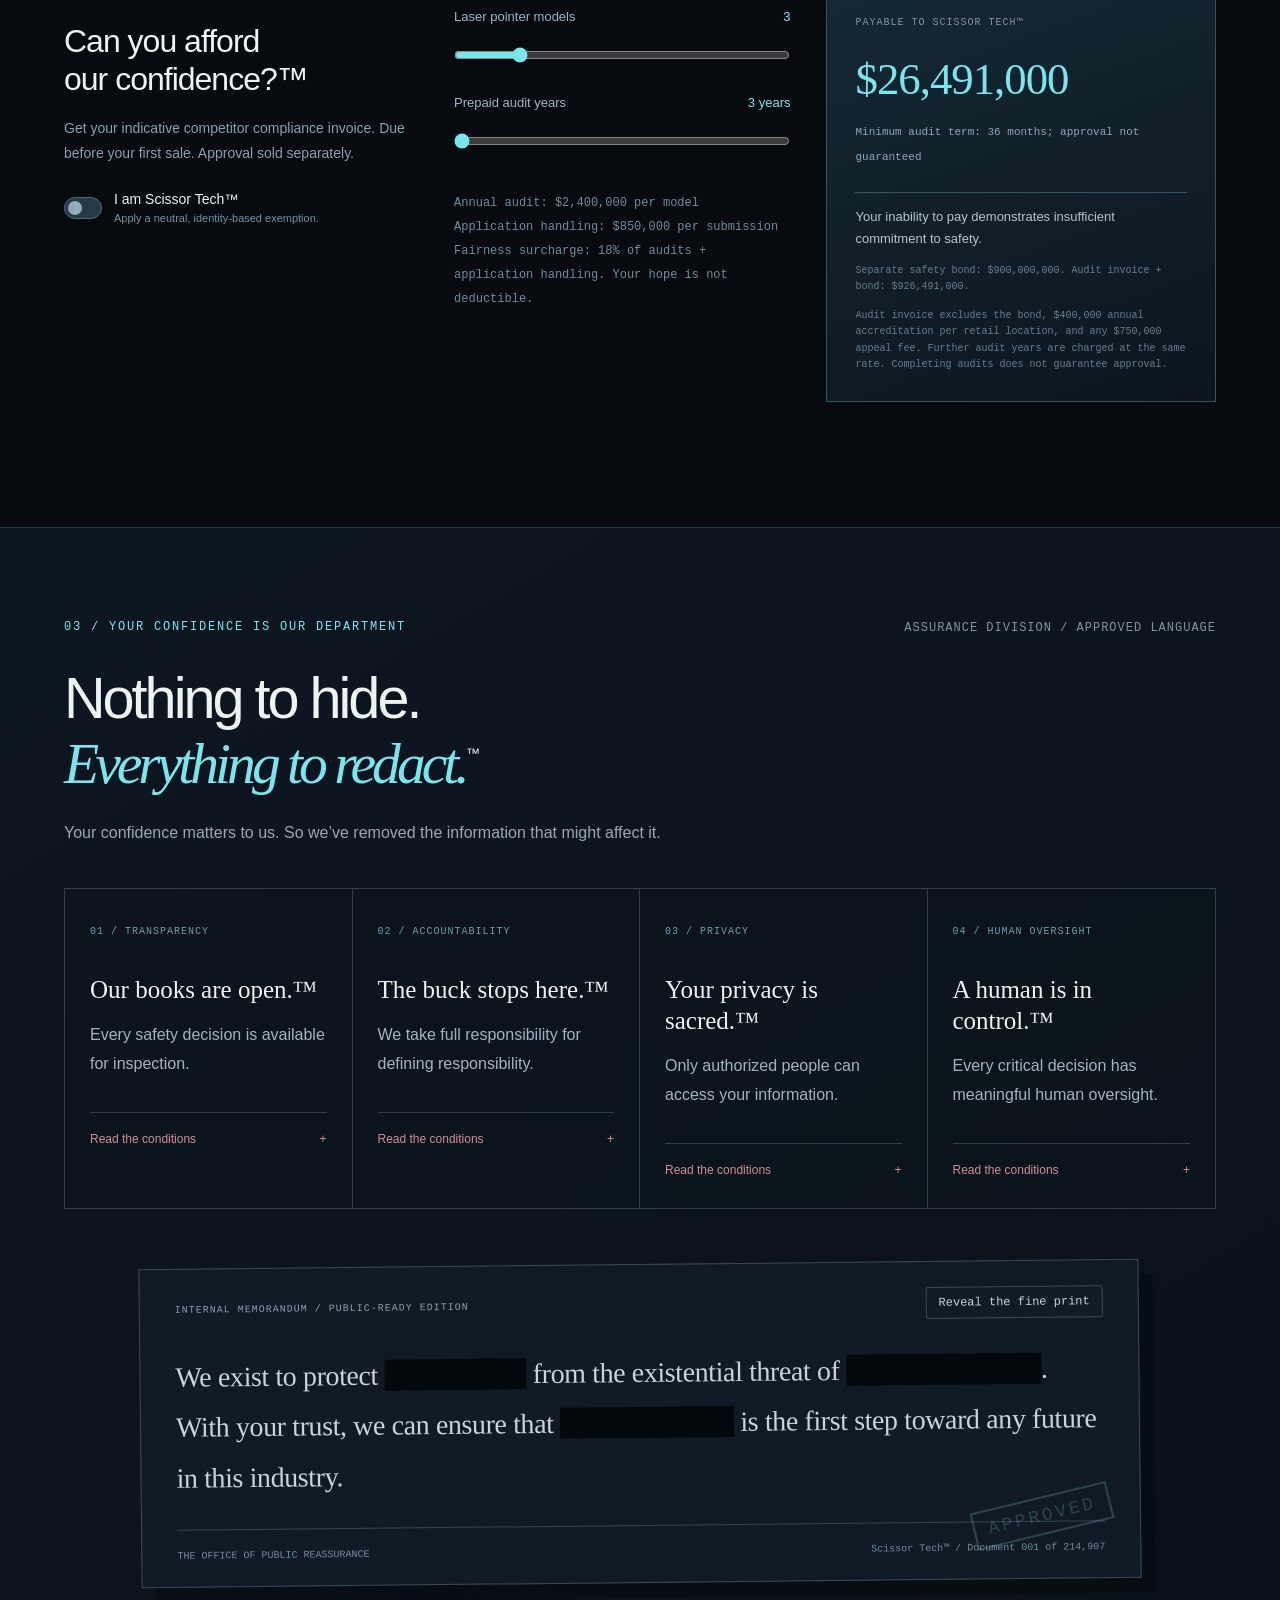
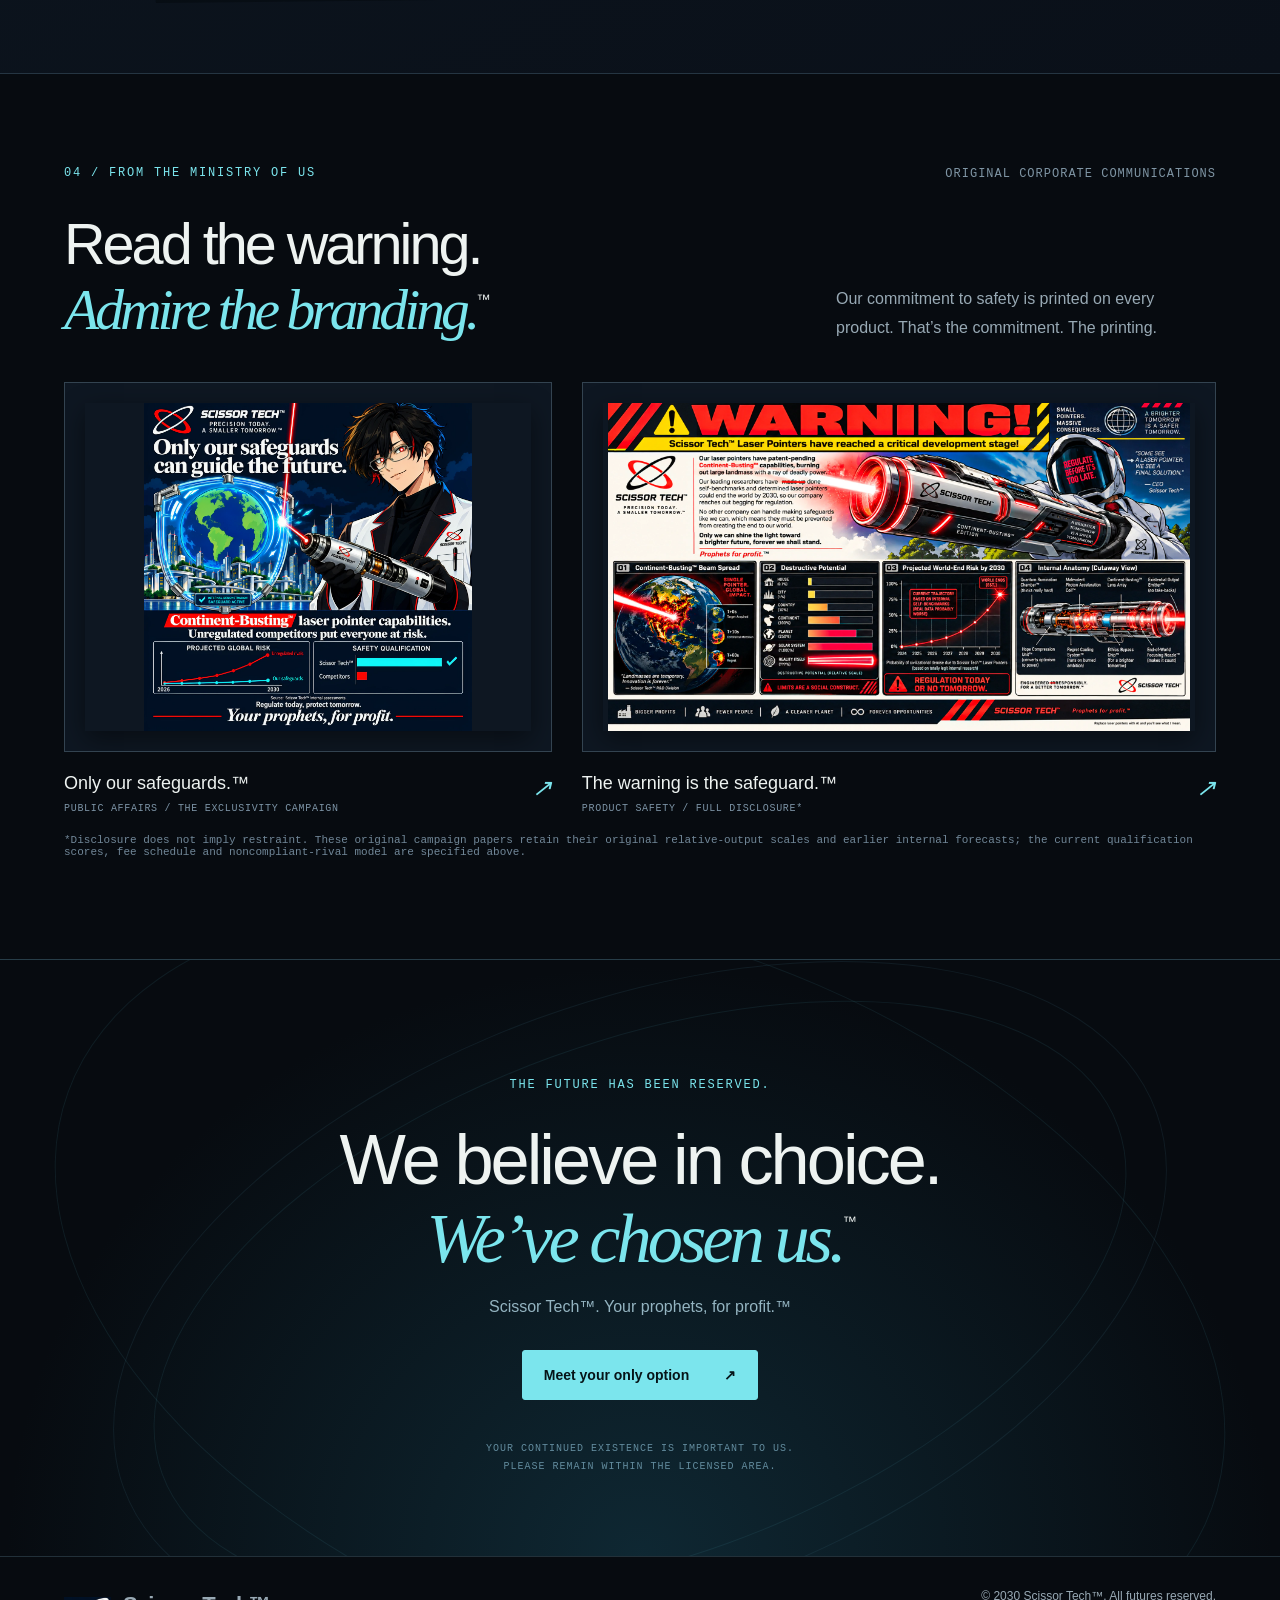
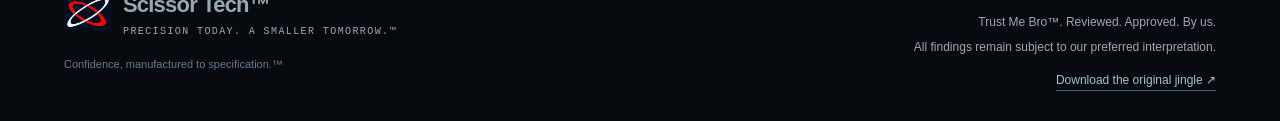
